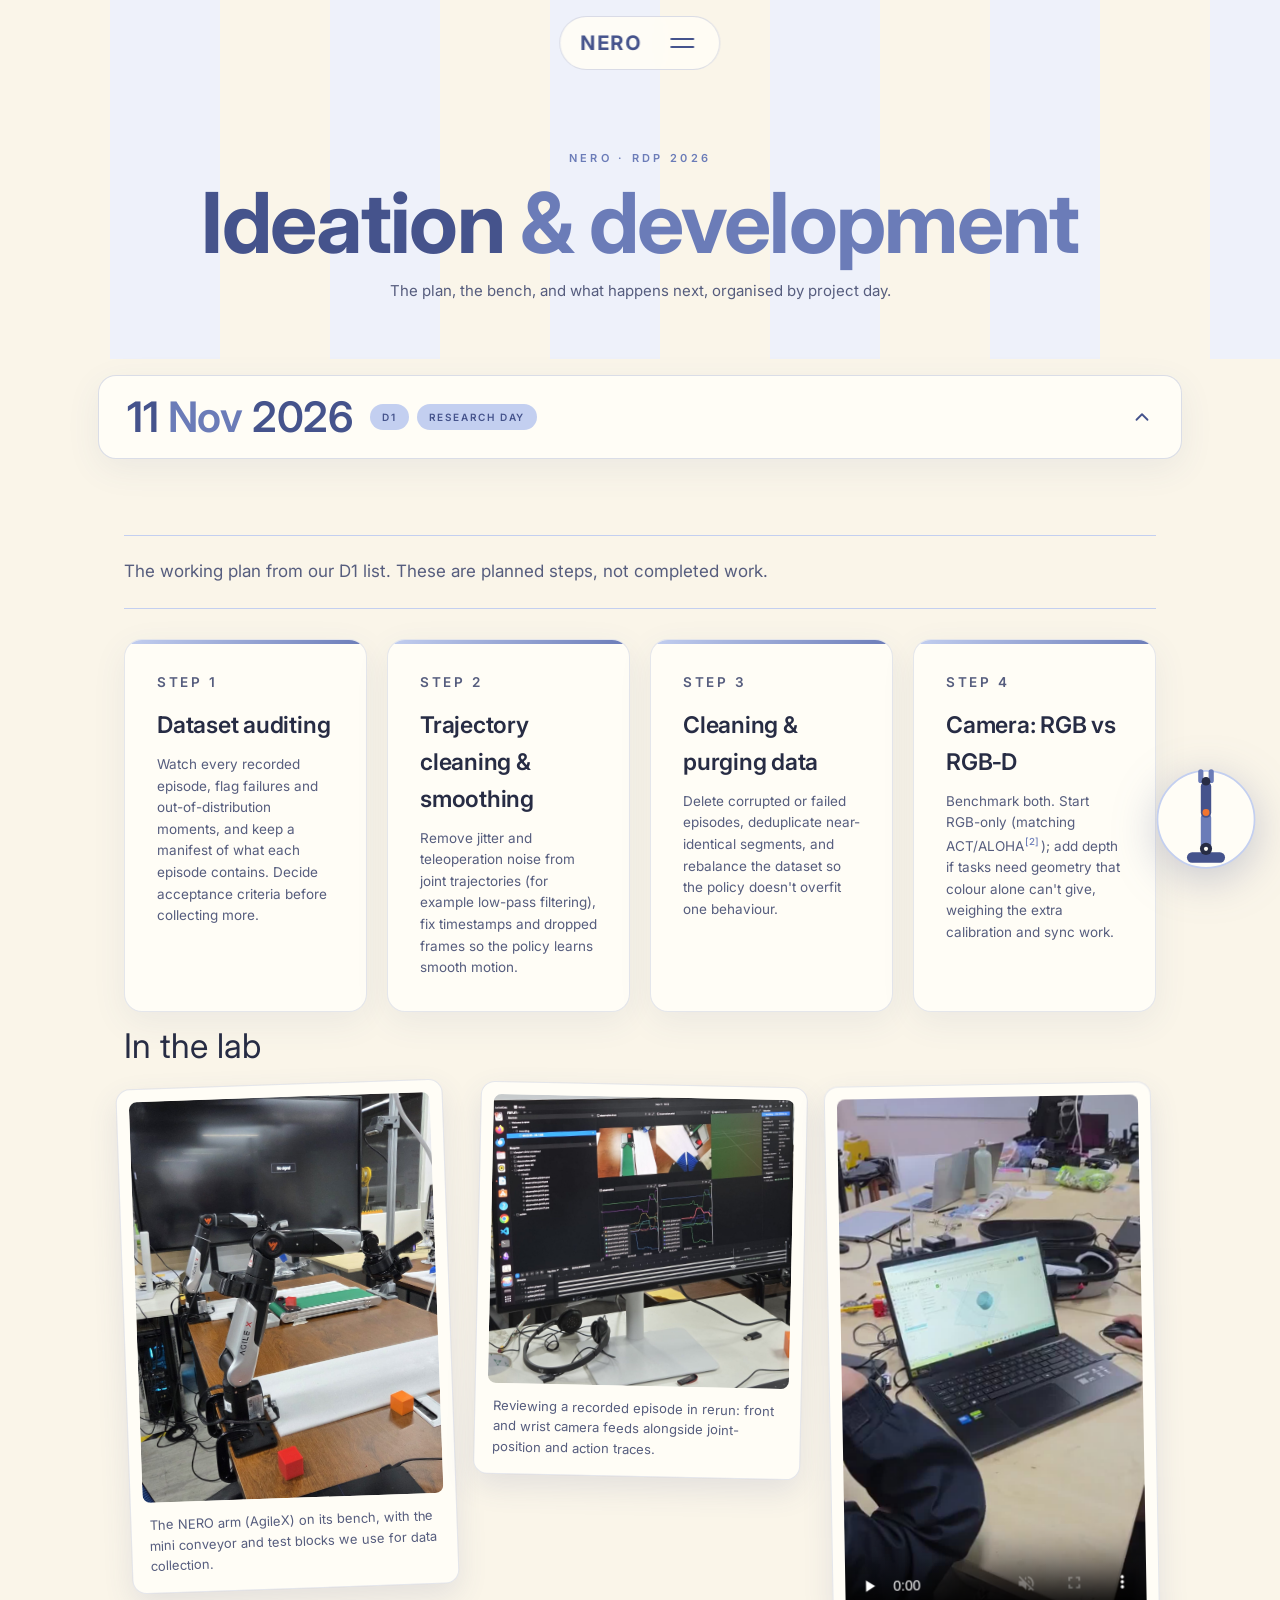
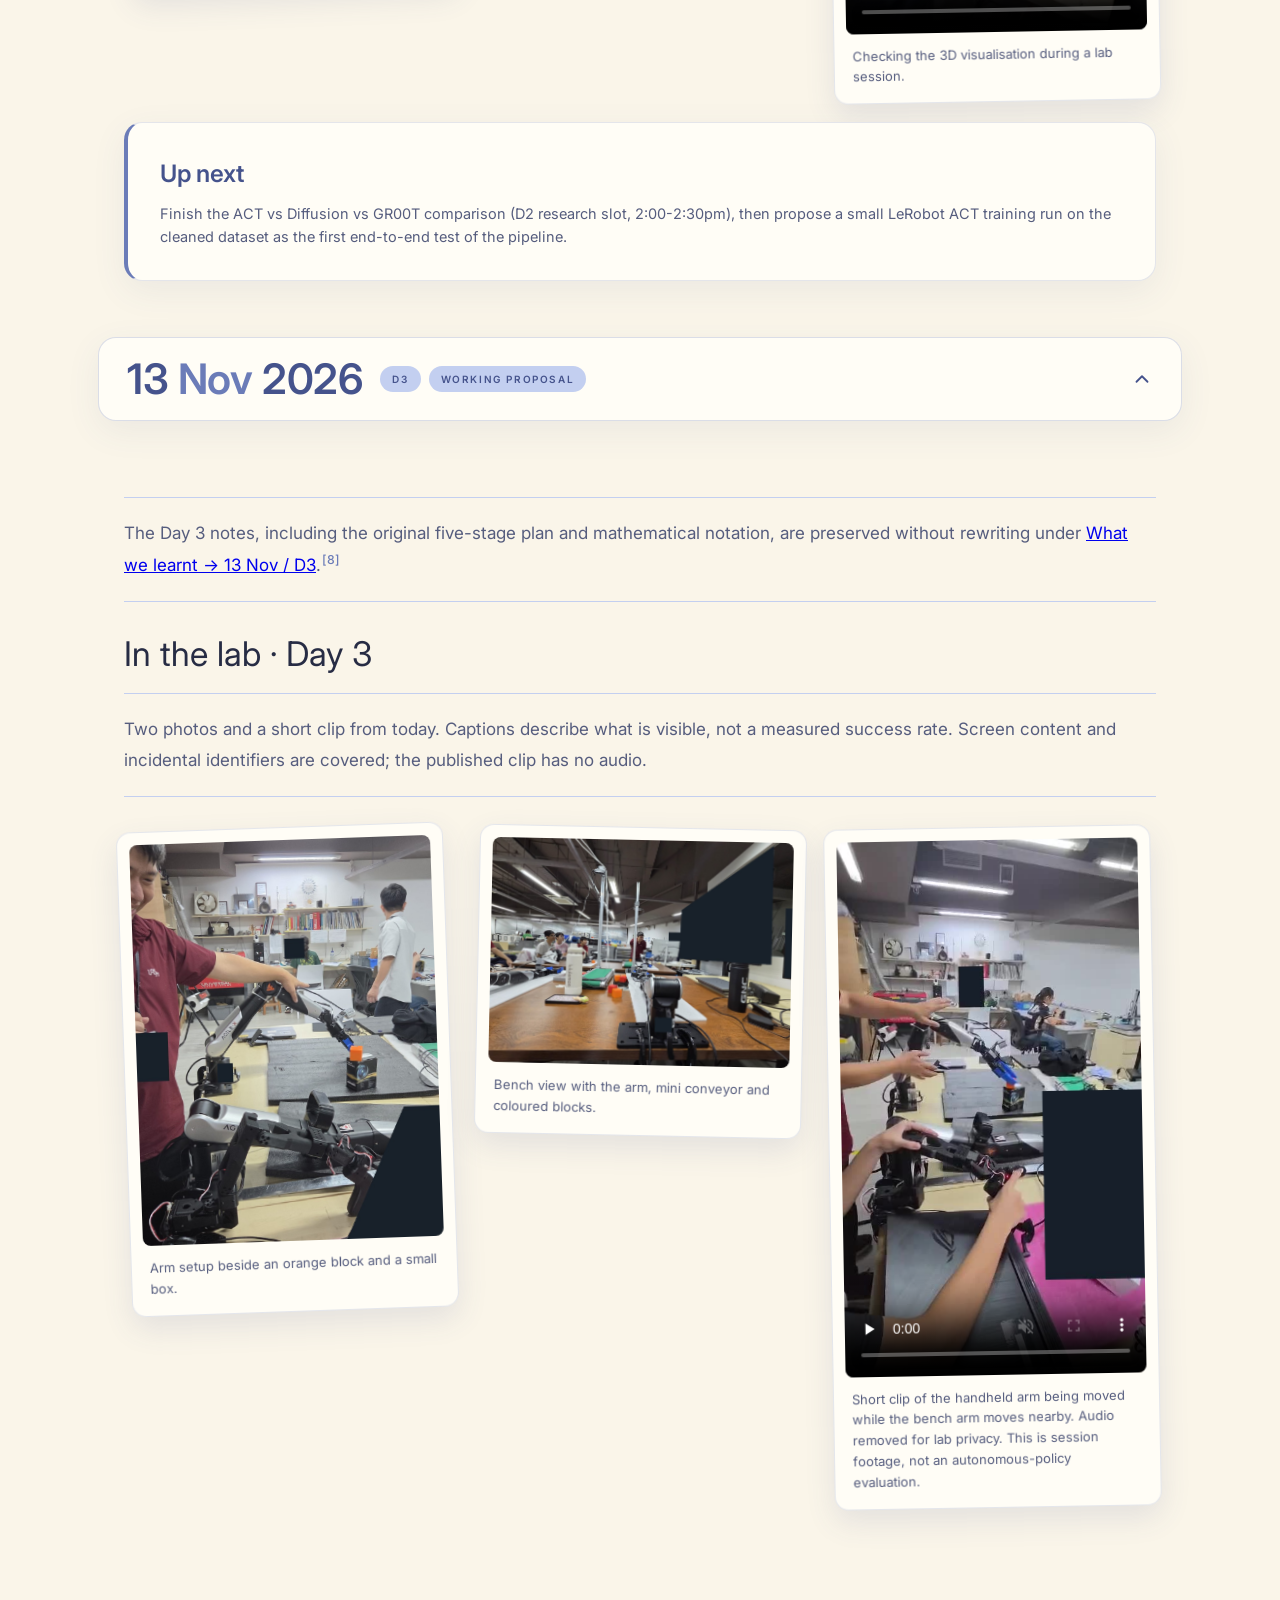
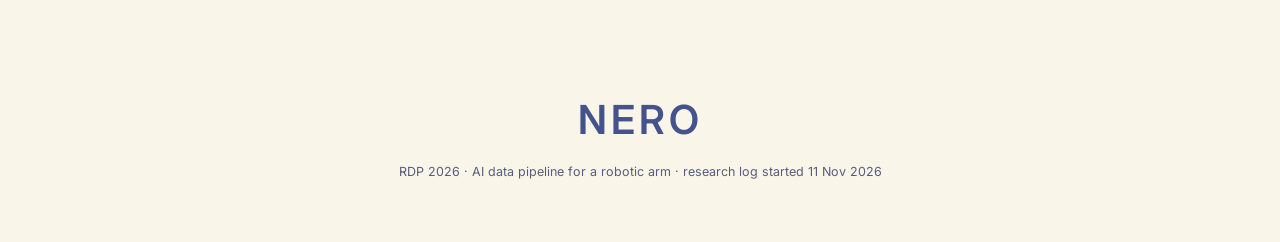
==== ideation.html @ f6ec8009 "Remove untested-status notes from the site" ====
<!DOCTYPE html>
<html lang="en">
<head>
<meta charset="UTF-8">
<meta name="viewport" content="width=device-width, initial-scale=1.0">
<title>Ideation &amp; development · NERO</title>
<meta name="description" content="NERO research log: pipeline plan, lab photos and session clips, organised by project day.">
<link rel="preconnect" href="https://fonts.googleapis.com">
<link rel="preconnect" href="https://fonts.gstatic.com" crossorigin>
<link href="https://fonts.googleapis.com/css2?family=Inter:wght@400;500;600;700&display=swap" rel="stylesheet">
<link rel="stylesheet" href="styles.css">
</head>
<body>

<header class="topbar">
  <a class="nav-brand" href="index.html">NERO</a>
  <button class="burger" id="burger" aria-label="Open menu" aria-expanded="false" aria-controls="menu">
    <span></span><span></span>
  </button>
</header>

<div class="menu" id="menu" aria-hidden="true">
  <nav class="menu-links">
    <a href="index.html" style="--i:0">Home</a>
    <a href="research.html" style="--i:1">Research <em>&amp; lit review</em></a>
    <a href="learnt.html" style="--i:2">What <em>we learnt</em></a>
    <a href="ideation.html" style="--i:3">Ideation <em>&amp; development</em></a>
    <a href="safety.html" style="--i:4">Safety <em>acknowledgement</em></a>
    <a href="workflow.html" style="--i:5">Workflow</a>
  </nav>
  <p class="menu-foot">RDP 2026 &middot; project research log</p>
</div>

<header class="page-head stripes">
  <p class="hero-overline" data-load="0">NERO &middot; RDP 2026</p>
  <h1 class="page-title" data-load="1">Ideation <em>&amp; development</em></h1>
  <p class="page-sub" data-load="2">The plan, the bench, and what happens next, organised by project day.</p>
</header>

<main class="sub">

<details class="log-entry" id="day-2026-11-11" open>
  <summary class="log-toggle" data-reveal>
    <span class="log-date">11 <em>Nov</em> 2026</span>
    <span class="log-tags"><span>D1</span><span>Research day</span></span>
    <svg class="log-chevron" viewBox="0 0 24 24" width="22" height="22" aria-hidden="true"><path d="M6 9l6 6 6-6" fill="none" stroke="currentColor" stroke-width="2" stroke-linecap="round" stroke-linejoin="round"/></svg>
  </summary>
  <div class="log-body"><div class="log-inner">

  <section class="section" id="ideation">
    <p class="section-note" data-reveal>The working plan from our D1 list. These are planned steps, not completed work.</p>

    <div class="roadmap">
      <div class="road-item card" data-reveal style="--i:0">
        <p class="road-no">Step 1</p>
        <h4>Dataset auditing</h4>
        <p>Watch every recorded episode, flag failures and out-of-distribution moments, and keep a manifest of what each episode contains. Decide acceptance criteria before collecting more.</p>
      </div>
      <div class="road-item card" data-reveal style="--i:1">
        <p class="road-no">Step 2</p>
        <h4>Trajectory cleaning &amp; smoothing</h4>
        <p>Remove jitter and teleoperation noise from joint trajectories (for example low-pass filtering), fix timestamps and dropped frames so the policy learns smooth motion.</p>
      </div>
      <div class="road-item card" data-reveal style="--i:2">
        <p class="road-no">Step 3</p>
        <h4>Cleaning &amp; purging data</h4>
        <p>Delete corrupted or failed episodes, deduplicate near-identical segments, and rebalance the dataset so the policy doesn't overfit one behaviour.</p>
      </div>
      <div class="road-item card" data-reveal style="--i:3">
        <p class="road-no">Step 4</p>
        <h4>Camera: RGB vs RGB&#8209;D</h4>
        <p>Benchmark both. Start RGB-only (matching ACT/ALOHA<a class="cite" href="research.html#ref-2">[2]</a>); add depth if tasks need geometry that colour alone can't give, weighing the extra calibration and sync work.</p>
      </div>
    </div>

    <h3 class="subhead" data-reveal>In the lab</h3>
    <div class="lab-grid">
      <figure class="lab-item" data-reveal style="--i:0">
        <img src="assets/nero-arm.jpg" alt="The NERO robotic arm (AgileX) on its bench with a mini conveyor and coloured test blocks" loading="lazy">
        <figcaption>The NERO arm (AgileX) on its bench, with the mini conveyor and test blocks we use for data collection.</figcaption>
      </figure>
      <figure class="lab-item" data-reveal style="--i:1">
        <img src="assets/episode-viewer.jpg" alt="Monitor showing the rerun viewer replaying a recorded episode with camera feeds, joint-position and action traces" loading="lazy">
        <figcaption>Reviewing a recorded episode in rerun: front and wrist camera feeds alongside joint-position and action traces.</figcaption>
      </figure>
      <figure class="lab-item" data-reveal style="--i:2">
        <video src="assets/lab-session.mp4" poster="assets/lab-session-poster.jpg" controls loop muted playsinline preload="none"></video>
        <figcaption>Checking the 3D visualisation during a lab session.</figcaption>
      </figure>
    </div>

    <div class="next card" data-reveal>
      <h4>Up next</h4>
      <p>Finish the ACT vs Diffusion vs GR00T comparison (D2 research slot, 2:00-2:30pm), then propose a small LeRobot ACT training run on the cleaned dataset as the first end-to-end test of the pipeline.</p>
    </div>
  </section>

  </div></div>
</details>

<details class="log-entry" id="day-2026-11-13" open>
<summary class="log-toggle" data-reveal><span class="log-date">13 <em>Nov</em> 2026</span><span class="log-tags"><span>D3</span><span>Working proposal</span></span><svg class="log-chevron" viewBox="0 0 24 24" width="22" height="22" aria-hidden="true"><path d="M6 9l6 6 6-6" fill="none" stroke="currentColor" stroke-width="2" stroke-linecap="round" stroke-linejoin="round"/></svg></summary>
<div class="log-body"><div class="log-inner"><section class="section"><p class="section-note" data-reveal>The Day 3 notes, including the original five-stage plan and mathematical notation, are preserved without rewriting under <a href="learnt.html#day-2026-11-13">What we learnt → 13 Nov / D3</a>.<a class="cite" href="learnt.html#day-2026-11-13">[8]</a></p><h3 class="subhead" data-reveal>In the lab · Day 3</h3>
<p class="subhead-note" data-reveal>Two photos and a short clip from today. Captions describe what is visible, not a measured success rate. Screen content and incidental identifiers are covered; the published clip has no audio.</p><div class="lab-grid"><figure class="lab-item" data-reveal><img src="assets/day3-arm.jpg" alt="Two robotic arms on the lab bench near an orange block and a small box" loading="lazy"><figcaption>Arm setup beside an orange block and a small box.</figcaption></figure><figure class="lab-item" data-reveal><img src="assets/day3-bench.jpg" alt="Robotic arm and mini conveyor with coloured blocks on the shared lab bench" loading="lazy"><figcaption>Bench view with the arm, mini conveyor and coloured blocks.</figcaption></figure><figure class="lab-item" data-reveal><video src="assets/day3-lab.mp4" poster="assets/day3-lab-poster.jpg" controls muted playsinline preload="none"></video><figcaption>Short clip of the handheld arm being moved while the bench arm moves nearby. Audio removed for lab privacy. This is session footage, not an autonomous-policy evaluation.</figcaption></figure></div></section></div></div></details>

</main>

<footer class="footer">
  <p class="footer-name">NERO</p>
  <p>RDP 2026 &middot; AI data pipeline for a robotic arm &middot; research log started 11 Nov 2026</p>
</footer>

<div class="nero-buddy" aria-hidden="true">
<svg viewBox="0 0 120 140" xmlns="http://www.w3.org/2000/svg">
  <circle class="buddy-badge" cx="60" cy="72" r="56"/>
  <rect class="buddy-base" x="38" y="110" width="44" height="12" rx="6"/>
  <g class="buddy-lower">
    <rect class="buddy-seg1" x="54" y="64" width="12" height="48" rx="6"/>
    <circle class="buddy-joint" cx="60" cy="106" r="7"/>
    <circle class="buddy-eye" cx="60" cy="106" r="2.4"/>
    <g class="buddy-upper">
      <rect class="buddy-seg2" x="54" y="28" width="12" height="42" rx="6"/>
      <circle class="buddy-accent" cx="60" cy="64" r="4"/>
      <g class="buddy-claw-l"><rect class="buddy-claw" x="51" y="14" width="6" height="16" rx="3"/></g>
      <g class="buddy-claw-r"><rect class="buddy-claw" x="63" y="14" width="6" height="16" rx="3"/></g>
      <circle class="buddy-joint2" cx="60" cy="28" r="5"/>
    </g>
  </g>
</svg>
</div>

<script src="script.js"></script>
</body>
</html>
---- styles.css ----
/* NERO - RDP 2026 research log
   Palette and type follow the team's reference: powder blue, cream, editorial serif. */

:root {
  --cream: #faf5e9;
  --paper: #fffdf6;
  --stripe: #eef1fa;
  --powder: #c3cff0;
  --blue: #6b7cb8;
  --blue-deep: #45538c;
  --ink: #272c44;
  --ink-soft: #565d7e;
  --radius: 18px;
  --serif: "Inter", -apple-system, sans-serif;
  --sans: "Inter", -apple-system, sans-serif;
}

* { margin: 0; padding: 0; box-sizing: border-box; }
html { scroll-behavior: smooth; }

body {
  background: var(--cream);
  color: var(--ink);
  font-family: var(--sans);
  font-size: 16px;
  line-height: 1.6;
  -webkit-font-smoothing: antialiased;
}

::selection { background: var(--powder); }

/* ---------- topbar + hamburger menu ---------- */
.topbar {
  position: fixed;
  top: 16px; left: 50%;
  transform: translateX(-50%);
  z-index: 70;
  display: flex; align-items: center; gap: 24px;
  padding: 10px 20px;
  background: rgba(255, 253, 246, 0.9);
  backdrop-filter: blur(10px);
  border: 1px solid rgba(107, 124, 184, 0.25);
  border-radius: 999px;
  transition: box-shadow 0.3s ease;
}
.topbar.scrolled { box-shadow: 0 8px 30px rgba(69, 83, 140, 0.15); }
.nav-brand {
  font-family: var(--serif);
  font-size: 20px;
  letter-spacing: 0.08em;
  color: var(--blue-deep);
  text-decoration: none;
}
.burger {
  position: relative;
  width: 34px; height: 26px;
  background: none; border: none;
  cursor: pointer; padding: 0;
}
.burger span {
  position: absolute; left: 5px;
  width: 24px; height: 2px;
  background: var(--blue-deep);
  border-radius: 2px;
  transition: transform 0.3s ease, top 0.3s ease;
}
.burger span:first-child { top: 8px; }
.burger span:last-child { top: 16px; }
body.nav-open .burger span:first-child { top: 12px; transform: rotate(45deg); }
body.nav-open .burger span:last-child { top: 12px; transform: rotate(-45deg); }

.menu {
  position: fixed; inset: 0;
  z-index: 60;
  background:
    repeating-linear-gradient(
      90deg,
      var(--cream) 0px, var(--cream) 110px,
      var(--stripe) 110px, var(--stripe) 220px
    );
  transform: translateY(-102%);
  transition: transform 0.55s cubic-bezier(0.22, 1, 0.36, 1);
  display: flex; flex-direction: column; justify-content: center;
  padding: 0 8vw;
}
body.nav-open { overflow: hidden; }
body.nav-open .menu { transform: none; }
.menu-links { display: grid; gap: 10px; }
.menu-links a {
  width: fit-content;
  font-family: var(--serif);
  font-weight: 400;
  font-size: clamp(38px, 8vw, 66px);
  line-height: 1.08;
  color: var(--blue-deep);
  text-decoration: none;
  opacity: 0;
  transform: translateY(24px);
  transition: opacity 0.45s ease, transform 0.45s ease, color 0.25s ease;
}
body.nav-open .menu-links a {
  opacity: 1;
  transform: none;
  transition-delay: calc(0.1s + 0.07s * var(--i, 0));
}
.menu-links a em { color: var(--blue); }
.menu-links a:hover { color: var(--blue); }
.menu-foot {
  position: absolute;
  bottom: 28px; left: 8vw;
  font-size: 11px;
  letter-spacing: 0.2em;
  text-transform: uppercase;
  color: var(--ink-soft);
}

/* ---------- subpage head ---------- */
.page-head {
  padding: 150px 24px 56px;
  text-align: center;
}
.page-title {
  font-family: var(--serif);
  font-weight: 400;
  font-size: clamp(44px, 8vw, 84px);
  line-height: 1.02;
  color: var(--blue-deep);
}
.page-title em { color: var(--blue); }
.page-sub { font-size: 15px; color: var(--ink-soft); margin-top: 14px; }
main.sub { padding-bottom: 40px; }
main.sub .log-entry { margin-top: 16px; }

/* ---------- home page links ---------- */
.page-links { display: grid; grid-template-columns: repeat(auto-fit, minmax(280px, 1fr)); gap: 20px; }
.page-link { display: block; text-decoration: none; color: inherit; transition: transform 0.3s ease, box-shadow 0.3s ease; }
.page-link:hover { transform: translateY(-6px); box-shadow: 0 18px 44px rgba(69, 83, 140, 0.16); }
.page-link-no { font-family: var(--serif); font-style: italic; font-size: 20px; color: var(--blue); margin-bottom: 12px; }
.page-link h3 { font-family: var(--serif); font-weight: 400; font-size: 30px; color: var(--blue-deep); margin-bottom: 8px; }
.page-link h3 em { color: var(--blue); }
.page-link p { font-size: 13.5px; color: var(--ink-soft); margin-bottom: 18px; }
.page-link-go {
  font-size: 11px;
  font-weight: 600;
  letter-spacing: 0.16em;
  text-transform: uppercase;
  color: var(--blue-deep);
  border-bottom: 1.5px solid var(--powder);
  padding-bottom: 3px;
}

/* ---------- to-do ---------- */
.todo-card { padding: 18px 20px 22px; }
.todo { list-style: none; display: grid; }
.todo li {
  display: flex; align-items: center; gap: 14px;
  padding: 13px 8px;
  border-bottom: 1px solid rgba(107, 124, 184, 0.15);
  font-size: 14.5px;
  color: var(--ink);
}
.todo li:last-child { border-bottom: none; }
.todo-check {
  flex-shrink: 0;
  width: 22px; height: 22px;
  border-radius: 7px;
  border: 1.5px solid var(--blue);
  background: none;
  cursor: pointer;
  display: grid; place-items: center;
  font-size: 13px;
  color: var(--paper);
  transition: background 0.2s ease;
}
.todo li.done .todo-check { background: var(--blue); }
.todo-text { flex: 1; }
.todo li.done .todo-text { text-decoration: line-through; color: var(--ink-soft); }
.todo-del {
  background: none; border: none;
  cursor: pointer;
  color: var(--ink-soft);
  font-size: 16px;
  padding: 4px 8px;
  border-radius: 6px;
}
.todo-del:hover { color: var(--blue-deep); background: var(--stripe); }
.todo-form { display: flex; gap: 10px; margin-top: 16px; }
.todo-form input {
  flex: 1;
  font: inherit;
  font-size: 14px;
  padding: 12px 18px;
  border-radius: 999px;
  border: 1px solid rgba(107, 124, 184, 0.3);
  background: var(--stripe);
  color: var(--ink);
  outline: none;
}
.todo-form input:focus { border-color: var(--blue); }
.todo-form button {
  font: inherit;
  font-size: 11px;
  font-weight: 600;
  letter-spacing: 0.16em;
  text-transform: uppercase;
  color: var(--paper);
  background: var(--blue-deep);
  border: none;
  border-radius: 999px;
  padding: 12px 24px;
  cursor: pointer;
  transition: background 0.2s ease;
}
.todo-form button:hover { background: var(--blue); }

/* ---------- hero ---------- */
.stripes {
  background:
    repeating-linear-gradient(
      90deg,
      var(--cream) 0px, var(--cream) 110px,
      var(--stripe) 110px, var(--stripe) 220px
    );
}
.hero {
  min-height: 100vh;
  display: flex;
  flex-direction: column;
  align-items: center;
  justify-content: center;
  text-align: center;
  padding: 120px 24px 80px;
}
.hero-overline {
  font-size: 11px;
  font-weight: 600;
  letter-spacing: 0.3em;
  text-transform: uppercase;
  color: var(--blue);
  margin-bottom: 12px;
}
.hero-title {
  font-family: var(--serif);
  font-weight: 400;
  font-size: clamp(90px, 22vw, 240px);
  line-height: 0.95;
  letter-spacing: 0.02em;
  color: var(--blue-deep);
}
.hero-title span { display: inline-block; }
.hero-script {
  font-family: var(--serif);
  font-style: italic;
  font-size: clamp(28px, 5vw, 52px);
  color: var(--blue);
  margin-top: -0.35em;
  margin-bottom: 28px;
}
.hero-sub {
  font-size: 15px;
  color: var(--ink-soft);
  margin-bottom: 28px;
}
.hero-meta { display: flex; flex-wrap: wrap; gap: 10px; justify-content: center; margin-bottom: 36px; }
.hero-meta span {
  font-size: 11px;
  font-weight: 600;
  letter-spacing: 0.12em;
  text-transform: uppercase;
  color: var(--blue-deep);
  background: var(--paper);
  border: 1px solid rgba(107, 124, 184, 0.3);
  border-radius: 999px;
  padding: 7px 16px;
}
.hero-cta {
  display: inline-flex;
  align-items: center;
  gap: 10px;
  font-size: 11px;
  font-weight: 600;
  letter-spacing: 0.18em;
  text-transform: uppercase;
  color: var(--paper);
  background: var(--blue-deep);
  border-radius: 999px;
  padding: 14px 26px;
  text-decoration: none;
  transition: transform 0.25s ease, background 0.25s ease;
}
.hero-cta:hover { background: var(--blue); transform: translateY(-2px); }
.hero-cta span { transition: transform 0.25s ease; }
.hero-cta:hover span { transform: translateY(2px); }

/* hero load animation */
[data-load] {
  opacity: 0;
  transform: translateY(26px);
  animation: rise 0.9s cubic-bezier(0.22, 1, 0.36, 1) forwards;
  animation-delay: calc(0.08s * var(--d, 0));
}
.hero-title span[data-load="1"] { --d: 1; } .hero-title span[data-load="2"] { --d: 2; }
.hero-title span[data-load="3"] { --d: 3; } .hero-title span[data-load="4"] { --d: 4; }
[data-load="0"] { --d: 0; } [data-load="5"] { --d: 5; } [data-load="6"] { --d: 6; }
[data-load="7"] { --d: 7; } [data-load="8"] { --d: 8; }
@keyframes rise { to { opacity: 1; transform: translateY(0); } }

/* ---------- marquee ---------- */
.marquee {
  overflow: hidden;
  background: var(--blue-deep);
  padding: 14px 0;
  transform: rotate(-1deg) scale(1.02);
}
.marquee-track {
  display: flex;
  width: max-content;
  animation: scroll 26s linear infinite;
}
.marquee-track span {
  font-family: var(--serif);
  font-size: 20px;
  letter-spacing: 0.12em;
  text-transform: uppercase;
  color: var(--cream);
  white-space: nowrap;
  padding-right: 12px;
}
@keyframes scroll { to { transform: translateX(-50%); } }

/* ---------- sections ---------- */
.section { max-width: 1080px; margin: 0 auto; padding: 110px 24px 40px; }
.section-head { display: flex; align-items: baseline; gap: 18px; margin-bottom: 40px; }
.section-no {
  font-family: var(--serif);
  font-style: italic;
  font-size: 22px;
  color: var(--blue);
}
.section-title {
  font-family: var(--serif);
  font-weight: 400;
  font-size: clamp(40px, 7vw, 68px);
  line-height: 1.05;
  color: var(--blue-deep);
}
.section-title em { color: var(--blue); }
.subhead {
  font-family: var(--serif);
  font-weight: 400;
  font-size: clamp(26px, 4vw, 36px);
  color: var(--ink);
  margin: 64px 0 10px;
}
.subhead-note, .section-note {
  font-size: 13px;
  color: var(--ink-soft);
  max-width: 72ch;
  margin: 0 0 24px;
}
.section-note { margin: -24px 0 32px; }

/* ---------- cards ---------- */
.card {
  background: var(--paper);
  border: 1px solid rgba(107, 124, 184, 0.18);
  border-radius: var(--radius);
  box-shadow: 0 10px 34px rgba(69, 83, 140, 0.08);
  padding: 32px;
}
.card-kicker {
  font-size: 11px;
  font-weight: 600;
  letter-spacing: 0.2em;
  text-transform: uppercase;
  color: var(--blue);
  margin-bottom: 16px;
}

/* overview */
.overview-lede { font-size: 17px; margin-bottom: 24px; max-width: 60ch; }
.overview-lede em { font-family: var(--serif); font-size: 1.15em; }
.pipeline { list-style: none; display: grid; gap: 14px; margin-bottom: 24px; }
.pipeline li {
  display: flex;
  align-items: baseline;
  gap: 18px;
  padding: 16px 18px;
  background: var(--stripe);
  border-radius: 12px;
  font-size: 14.5px;
  color: var(--ink-soft);
}
.pipeline-step {
  flex-shrink: 0;
  width: 96px;
  font-family: var(--serif);
  font-style: italic;
  font-size: 15px;
  color: var(--blue-deep);
}
.pipeline-step::after { content: ""; display: block; width: 26px; height: 1.5px; background: var(--powder); margin-top: 3px; }
.overview-note { font-size: 15px; border-left: 3px solid var(--powder); padding-left: 16px; }

/* policies */
.policy-grid { display: grid; grid-template-columns: repeat(auto-fit, minmax(290px, 1fr)); gap: 20px; }
.policy { display: flex; flex-direction: column; transition: transform 0.3s ease, box-shadow 0.3s ease; }
.policy:hover { transform: translateY(-6px); box-shadow: 0 18px 44px rgba(69, 83, 140, 0.16); }
.policy-tag {
  align-self: flex-start;
  font-size: 10px;
  font-weight: 600;
  letter-spacing: 0.18em;
  text-transform: uppercase;
  color: var(--blue-deep);
  background: var(--powder);
  border-radius: 999px;
  padding: 5px 12px;
  margin-bottom: 16px;
}
.policy-name { font-family: var(--serif); font-weight: 400; font-size: 34px; color: var(--blue-deep); }
.policy-origin { font-size: 12.5px; color: var(--ink-soft); margin: 6px 0 16px; }
.policy ul { list-style: none; display: grid; gap: 10px; margin-bottom: 22px; flex: 1; }
.policy li { position: relative; padding-left: 18px; font-size: 14px; color: var(--ink-soft); }
.policy li::before { content: "-"; position: absolute; left: 0; color: var(--blue); }
.policy li em { font-family: var(--serif); font-size: 1.1em; color: var(--ink); }
.policy-link {
  align-self: flex-start;
  font-size: 11px;
  font-weight: 600;
  letter-spacing: 0.16em;
  text-transform: uppercase;
  color: var(--blue-deep);
  text-decoration: none;
  border-bottom: 1.5px solid var(--powder);
  padding-bottom: 3px;
  transition: border-color 0.25s ease, color 0.25s ease;
}
.policy-link:hover { color: var(--blue); border-color: var(--blue); }

/* comparison table */
.table-card { margin-top: 20px; overflow-x: auto; padding: 12px 20px; }
.compare { width: 100%; border-collapse: collapse; font-size: 13.5px; }
.compare th, .compare td { text-align: left; padding: 14px 16px; border-bottom: 1px solid rgba(107, 124, 184, 0.15); }
.compare thead th {
  font-family: var(--serif);
  font-weight: 400;
  font-size: 19px;
  color: var(--blue-deep);
}
.compare tbody th, .compare td:first-child {
  font-size: 10.5px;
  font-weight: 600;
  letter-spacing: 0.14em;
  text-transform: uppercase;
  color: var(--blue);
  white-space: nowrap;
}
.compare td { color: var(--ink-soft); }
.compare tr:last-child td, .compare tr:last-child th { border-bottom: none; }
.table-note { font-size: 12px; color: var(--ink-soft); padding: 14px 16px 16px; max-width: 90ch; }

/* references */
.refs { list-style: none; counter-reset: ref; display: grid; gap: 12px; }
.refs li {
  counter-increment: ref;
  display: flex;
  align-items: baseline;
  gap: 18px;
  background: var(--paper);
  border: 1px solid rgba(107, 124, 184, 0.18);
  border-radius: 12px;
  padding: 16px 20px;
  transition: transform 0.25s ease, box-shadow 0.25s ease;
}
.refs li:hover { transform: translateX(6px); box-shadow: 0 8px 24px rgba(69, 83, 140, 0.12); }
.refs li::before {
  content: "[" counter(ref) "]";
  font-family: var(--serif);
  font-style: italic;
  font-size: 18px;
  color: var(--blue);
  flex-shrink: 0;
}
.refs a {
  font-family: var(--serif);
  font-size: 18px;
  color: var(--ink);
  text-decoration: none;
  border-bottom: 1px solid transparent;
  transition: color 0.2s ease, border-color 0.2s ease;
}
.refs a:hover { color: var(--blue-deep); border-color: var(--powder); }
.refs span { font-size: 12.5px; color: var(--ink-soft); }

/* ---------- stat band ---------- */
.band {
  background: var(--blue-deep);
  color: var(--cream);
  text-align: center;
  padding: 70px 24px;
  margin: 90px 0 0;
}
.band-stars { letter-spacing: 10px; font-size: 13px; color: var(--powder); margin-bottom: 34px; }
.band-kicker {
  font-size: 11px;
  font-weight: 600;
  letter-spacing: 0.28em;
  text-transform: uppercase;
  color: var(--powder);
  margin-bottom: 34px;
}
.band-grid {
  display: grid;
  grid-template-columns: repeat(auto-fit, minmax(220px, 1fr));
  gap: 36px;
  max-width: 980px;
  margin: 0 auto;
}
.band-num {
  font-family: var(--serif);
  font-size: clamp(44px, 6vw, 62px);
  line-height: 1;
  margin-bottom: 12px;
}
.band-label { font-size: 12.5px; color: var(--powder); max-width: 30ch; margin: 0 auto; }

/* ---------- learnt ---------- */
.learn-grid { display: grid; grid-template-columns: repeat(auto-fit, minmax(300px, 1fr)); gap: 20px; }
.learn h4 { font-family: var(--serif); font-weight: 400; font-size: 24px; color: var(--blue-deep); margin-bottom: 10px; }
.learn p { font-size: 14px; color: var(--ink-soft); }
.learn p em { font-family: var(--serif); font-size: 1.12em; color: var(--ink); }

/* ---------- ideation roadmap ---------- */
.roadmap { display: grid; grid-template-columns: repeat(auto-fit, minmax(240px, 1fr)); gap: 20px; }
.road-item { position: relative; overflow: hidden; }
.road-item::after {
  content: "";
  position: absolute;
  top: 0; left: 0;
  width: 100%; height: 4px;
  background: linear-gradient(90deg, var(--powder), var(--blue));
}
.road-no {
  font-size: 10.5px;
  font-weight: 600;
  letter-spacing: 0.2em;
  text-transform: uppercase;
  color: var(--blue);
  margin-bottom: 14px;
}
.road-item h4 { font-family: var(--serif); font-weight: 400; font-size: 23px; color: var(--ink); margin-bottom: 10px; }
.road-item p { font-size: 13.5px; color: var(--ink-soft); }
.next { margin-top: 20px; border-left: 4px solid var(--blue); }
.next h4 { font-family: var(--serif); font-weight: 400; font-size: 24px; color: var(--blue-deep); margin-bottom: 8px; }
.next p { font-size: 14.5px; color: var(--ink-soft); }

/* ---------- lab gallery ---------- */
.lab-grid { display: grid; grid-template-columns: repeat(auto-fit, minmax(260px, 1fr)); gap: 26px; align-items: start; margin-bottom: 20px; }
.lab-item {
  background: var(--paper);
  border: 1px solid rgba(107, 124, 184, 0.18);
  border-radius: 14px;
  padding: 12px 12px 16px;
  box-shadow: 0 12px 30px rgba(69, 83, 140, 0.12);
  transition: transform 0.35s ease, box-shadow 0.35s ease;
}
.lab-item:nth-child(1) { --rot: -2deg; }
.lab-item:nth-child(2) { --rot: 1.2deg; }
.lab-item:nth-child(3) { --rot: -1deg; }
.lab-item.revealed:hover { transform: translateY(-6px) rotate(0deg); box-shadow: 0 20px 44px rgba(69, 83, 140, 0.2); }
.lab-item img, .lab-item video { width: 100%; display: block; border-radius: 8px; background: var(--stripe); }
.lab-item video { max-height: 560px; object-fit: cover; }
.lab-item figcaption {
  font-family: var(--serif);
  font-style: italic;
  font-size: 14.5px;
  color: var(--ink-soft);
  padding: 12px 6px 0;
}

/* ---------- date log ---------- */
.log-intro {
  max-width: 1080px;
  margin: 90px auto 22px;
  padding: 0 24px;
  font-size: 13.5px;
  color: var(--ink-soft);
}
.log-entry { max-width: 1132px; margin: 0 auto; }
.log-toggle {
  list-style: none;
  cursor: pointer;
  display: flex;
  align-items: center;
  gap: 18px;
  margin: 0 24px;
  padding: 20px 28px;
  background: var(--paper);
  border: 1px solid rgba(107, 124, 184, 0.25);
  border-radius: var(--radius);
  box-shadow: 0 10px 34px rgba(69, 83, 140, 0.08);
  transition: box-shadow 0.3s ease;
}
.log-toggle::-webkit-details-marker { display: none; }
.log-toggle:hover { box-shadow: 0 14px 40px rgba(69, 83, 140, 0.16); }
.log-date {
  font-family: var(--serif);
  font-weight: 400;
  font-size: clamp(28px, 4.5vw, 42px);
  line-height: 1;
  color: var(--blue-deep);
}
.log-date em { color: var(--blue); }
.log-tags { display: flex; gap: 8px; flex-wrap: wrap; }
.log-tags span {
  font-size: 10px;
  font-weight: 600;
  letter-spacing: 0.16em;
  text-transform: uppercase;
  color: var(--blue-deep);
  background: var(--powder);
  border-radius: 999px;
  padding: 5px 12px;
}
.log-chevron { margin-left: auto; color: var(--blue-deep); flex-shrink: 0; transition: transform 0.35s ease; }
.log-entry[open] .log-chevron { transform: rotate(180deg); }
.log-body {
  display: grid;
  grid-template-rows: 0fr;
  transition: grid-template-rows 0.55s cubic-bezier(0.22, 1, 0.36, 1);
}
.log-entry[open] .log-body { grid-template-rows: 1fr; }
.log-inner { overflow: hidden; }
.log-inner .section { padding-top: 60px; }
.log-inner .band { margin-top: 60px; }

/* ---------- NERO buddy (bottom-right animated arm) ---------- */
.nero-buddy {
  position: fixed;
  right: 22px;
  bottom: 22px;
  width: 104px;
  z-index: 40;
  animation: buddy-bob 6s ease-in-out infinite;
  filter: drop-shadow(0 10px 22px rgba(69, 83, 140, 0.28));
}
.nero-buddy svg { display: block; width: 100%; height: auto; }
.buddy-badge { fill: var(--paper); stroke: var(--powder); stroke-width: 2; }
.buddy-base { fill: var(--blue-deep); }
.buddy-seg1 { fill: var(--blue); }
.buddy-seg2 { fill: var(--blue-deep); }
.buddy-joint, .buddy-joint2 { fill: var(--ink); }
.buddy-eye { fill: var(--paper); transform-box: view-box; transform-origin: 60px 106px; animation: buddy-blink 5s infinite; }
.buddy-accent { fill: #f2752f; }
.buddy-claw { fill: var(--blue); }
.buddy-lower { transform-box: view-box; transform-origin: 60px 106px; animation: buddy-sway 4.5s ease-in-out infinite; }
.buddy-upper { transform-box: view-box; transform-origin: 60px 64px; animation: buddy-sway2 4.5s ease-in-out infinite; }
.buddy-claw-l { transform-box: view-box; transform-origin: 60px 28px; animation: buddy-claw-l 4.5s ease-in-out infinite; }
.buddy-claw-r { transform-box: view-box; transform-origin: 60px 28px; animation: buddy-claw-r 4.5s ease-in-out infinite; }

@keyframes buddy-bob { 0%, 100% { transform: translateY(0); } 50% { transform: translateY(-6px); } }
@keyframes buddy-sway { 0%, 100% { transform: rotate(-7deg); } 50% { transform: rotate(9deg); } }
@keyframes buddy-sway2 { 0%, 100% { transform: rotate(16deg); } 50% { transform: rotate(-12deg); } }
@keyframes buddy-claw-l { 0%, 100% { transform: rotate(0deg); } 50% { transform: rotate(-24deg); } }
@keyframes buddy-claw-r { 0%, 100% { transform: rotate(0deg); } 50% { transform: rotate(24deg); } }
@keyframes buddy-blink { 0%, 90%, 100% { transform: scaleY(1); } 94% { transform: scaleY(0.12); } }

.nero-buddy:hover .buddy-lower { animation-duration: 1.2s; }
.nero-buddy:hover .buddy-upper { animation-duration: 1.2s; }

@media (prefers-reduced-motion: reduce) {
  .nero-buddy, .nero-buddy * { animation: none !important; }
}
@media (max-width: 640px) {
  .nero-buddy { width: 76px; right: 14px; bottom: 14px; }
}

/* ---------- footer ---------- */
.footer {
  text-align: center;
  padding: 80px 24px 60px;
  color: var(--ink-soft);
  font-size: 12.5px;
}
.footer-name {
  font-family: var(--serif);
  font-size: 40px;
  letter-spacing: 0.1em;
  color: var(--blue-deep);
  margin-bottom: 10px;
}

/* ---------- scroll reveal ---------- */
@media (prefers-reduced-motion: reduce) {
  .log-body { transition: none; }
  .log-chevron { transition: none; }
}
[data-reveal] {
  opacity: 0;
  transform: translateY(30px) rotate(var(--rot, 0deg));
  transition: opacity 0.8s cubic-bezier(0.22, 1, 0.36, 1), transform 0.8s cubic-bezier(0.22, 1, 0.36, 1);
  transition-delay: calc(0.09s * var(--i, 0));
}
[data-reveal].revealed { opacity: 1; transform: translateY(0) rotate(var(--rot, 0deg)); }

@media (prefers-reduced-motion: reduce) {
  *, *::before, *::after { animation: none !important; transition: none !important; }
  [data-reveal], [data-load] { opacity: 1; transform: none; }
  html { scroll-behavior: auto; }
}

/* ---------- mobile ---------- */
@media (max-width: 640px) {
  .topbar { gap: 16px; padding: 9px 16px; max-width: calc(100vw - 24px); }
  .page-head { padding: 120px 24px 44px; }
  .log-toggle { flex-wrap: wrap; gap: 10px; }
  .log-chevron { margin-left: 0; }
  .card { padding: 24px; }
  .refs li { flex-direction: column; gap: 4px; }
  .marquee { transform: none; }
}

.nero-buddy { pointer-events: none; }

html { overflow-x: clip; }
@media (max-width: 640px) {
  body { position: relative; }
  .nero-buddy { position: absolute; }
  .footer { padding-bottom: 120px; }
}

/* ---------- professional type pass (12 Nov) ----------
   Upright, non-decorative typography throughout display text.
   Original colours, layout and motion are unchanged. */
.hero-title, .page-title, .section-title, .menu-links a,
.page-link h3, .policy-name, .learn h4, .road-item h4, .next h4,
.compare thead th, .log-date, .band-num, .footer-name, .refs a, .nav-brand {
  font-style: normal;
}
.hero-title { font-weight: 700; letter-spacing: -0.02em; }
.page-title { font-weight: 700; letter-spacing: -0.02em; }
.section-title { font-weight: 600; letter-spacing: -0.02em; }
.menu-links a { font-weight: 600; letter-spacing: -0.01em; }
.page-link h3, .policy-name, .learn h4, .road-item h4, .next h4 { font-weight: 600; letter-spacing: -0.01em; }
.compare thead th { font-weight: 600; }
.log-date { font-weight: 600; letter-spacing: -0.01em; }
.band-num { font-weight: 700; letter-spacing: -0.02em; }
.footer-name { font-weight: 600; }
.refs a { font-weight: 500; }
.nav-brand { font-weight: 700; }

/* no italic design accents anywhere */
.hero-script, .section-no, .page-link-no, .pipeline-step,
.refs li::before, .lab-item figcaption,
.menu-links a em, .section-title em, .page-title em,
.log-date em, .page-link h3 em, .marquee-track span {
  font-style: normal;
}
.hero-script { font-weight: 500; letter-spacing: 0.01em; }
.section-no, .page-link-no, .refs li::before { font-weight: 500; }
.pipeline-step { font-weight: 500; }
.lab-item figcaption { font-family: var(--sans); font-size: 13px; }

/* prose emphasis stays semantic italic, same family/size as body */
.overview-lede em, .policy li em, .learn p em {
  font-family: inherit;
  font-size: inherit;
}

/* bracketed citations */
.cite {
  font-style: normal;
  font-family: var(--sans);
  font-size: 0.72em;
  font-weight: 500;
  letter-spacing: 0.02em;
  color: var(--blue);
  text-decoration: none;
  vertical-align: super;
  padding: 0 1px;
  white-space: nowrap;
}
.cite:hover { text-decoration: underline; }
.refs li { scroll-margin-top: 90px; }
.refs li:target { border-color: var(--blue); box-shadow: 0 8px 24px rgba(69, 83, 140, 0.16); }

/* long one-word titles (Safety acknowledgement): keep within small screens */
.page-title-sm { font-size: clamp(28px, 8.5vw, 68px); }

/* Day 3 document, set natively on the page */
.day3-doc { max-width: 760px; margin: 8px auto 0; font-size: 14.5px; line-height: 1.65; }
.day3-doc p { margin: 10px 0; }
.day3-doc .doc-h { font-size: 21px; font-weight: 500; letter-spacing: -.01em; margin: 38px 0 14px; }
.day3-doc .doc-h:first-child { margin-top: 10px; }
.day3-doc .doc-h-small { font-size: 17px; }
.day3-doc .doc-sub { font-size: 15px; font-weight: 700; margin: 26px 0 10px; }
.day3-doc ul, .day3-doc ol { margin: 8px 0 14px; padding-left: 26px; }
.day3-doc li { margin: 6px 0; }
.day3-doc ul ul, .day3-doc ul ol, .day3-doc ol ul, .day3-doc ol ol { margin: 6px 0; }
.day3-doc .doc-dash { list-style: none; }
.day3-doc .doc-dash > li { position: relative; }
.day3-doc .doc-dash > li::before { content: "-"; position: absolute; left: -18px; color: var(--ink-soft); }
.day3-doc .doc-disc { list-style: disc; }
.day3-doc .doc-circle { list-style: circle; }
.day3-doc .doc-dec { list-style: decimal; }
.day3-doc .doc-dec > li { margin: 16px 0; }
.day3-doc .doc-roman { list-style: lower-roman; }
.day3-doc .doc-eq { display: block; margin: 14px 0; max-width: 100%; height: auto; border-radius: 6px; }
.day3-doc .doc-shot { margin: 22px 0; }
.day3-doc .doc-shot img { display: block; width: 100%; height: auto; border: 1px solid rgba(107,124,184,.2); border-radius: 8px; }
.day3-doc code { font-family: ui-monospace, SFMono-Regular, Menlo, Consolas, monospace; font-size: .92em; color: #1f8a70; background: rgba(31,138,112,.09); padding: 1px 5px; border-radius: 4px; }
.day3-doc .doc-under { display: inline-block; text-align: center; vertical-align: middle; line-height: 1.25; margin: 0 1px; }
.day3-doc .doc-over { display: block; }
.day3-doc .doc-above, .day3-doc .doc-below { display: block; font-size: .72em; }
@media (max-width: 640px) {
  .day3-doc { font-size: 14px; }
  .day3-doc .doc-h { font-size: 18.5px; }
}

/* Rendered LaTeX math (MathJax) in the Day 3 document */
.day3-doc .doc-eq-math { text-align: center; font-size: 1.08rem; padding: 6px 0; overflow-x: auto; overflow-y: hidden; }
.day3-doc .doc-note { font-size: 0.92rem; opacity: 0.8; margin: 4px 0 12px; }
@media (max-width: 640px) { .day3-doc .doc-eq-math { font-size: 0.66rem; } }

/* Day 4 deployment report table */
.day4-table-wrap { overflow-x: auto; margin: 8px 0 16px; }
.day4-table { border-collapse: collapse; width: 100%; font-size: 0.95rem; }
.day4-table th, .day4-table td { border: 1px solid rgba(0,0,0,0.15); padding: 8px 12px; text-align: left; vertical-align: top; }
.day4-table th { font-weight: 600; background: rgba(0,0,0,0.04); }
@media (max-width: 640px) { .day4-table { font-size: 0.85rem; } .day4-table th, .day4-table td { padding: 6px 8px; } }
.day4-doc .day4-flow { font-weight: 600; line-height: 1.8; }
.day4-entry .log-inner .section { padding-top: 28px; }
.day4-entry .subhead { margin-bottom: 14px; }
.day4-entry .subhead-note { margin: 0 0 24px; }
.day4-demo { margin: 0 0 28px; max-width: 760px; }
.day4-demo video { width: 100%; display: block; border-radius: 8px; background: var(--stripe); max-height: 560px; }
.day4-demo figcaption { font-size: 0.9rem; opacity: 0.8; margin-top: 8px; }

/* Full-width day introductions and native source text. */
.log-entry .log-inner .section > .section-note,
.log-entry .log-inner .section > .subhead-note {
  width: 100%; max-width: none; margin: 16px 0 30px;
  padding: 20px 0; border-top: 1px solid var(--powder);
  border-bottom: 1px solid var(--powder); color: var(--ink-soft);
  font-size: clamp(15px, 1.45vw, 17px); line-height: 1.85;
  text-align: left; text-wrap: pretty;
}
.log-entry .log-inner .section > .subhead {
  max-width: none; margin: 12px 0 16px; text-align: left;
  font-size: clamp(24px, 3vw, 34px); line-height: 1.3;
}
.source-text { margin: 28px 0; }
.source-line { font: inherit; overflow-wrap: anywhere; color: var(--ink); }
.native-notes-table { table-layout: fixed; }
.native-notes-table th, .native-notes-table td { overflow-wrap: anywhere; }
@media (max-width:640px) {
  .log-entry .log-inner .section > .section-note,
  .log-entry .log-inner .section > .subhead-note { padding: 16px 0; line-height: 1.75; }
  .native-notes-table { font-size: 12px; }
  .native-notes-table th, .native-notes-table td { padding: 7px 5px; }
}

/* Workflow page */
.workflow-page code { font-family: ui-monospace, SFMono-Regular, Menlo, Consolas, monospace; font-size: .92em; color: #1f8a70; background: rgba(31,138,112,.09); padding: 1px 5px; border-radius: 4px; }
.workflow-page .cmd-block { font-family: ui-monospace, SFMono-Regular, Menlo, Consolas, monospace; font-size: .9rem; line-height: 1.7; background: rgba(31,138,112,.06); border: 1px solid rgba(31,138,112,.18); border-radius: 8px; padding: 12px 16px; margin: 12px 0 6px; overflow-x: auto; white-space: pre; }
.workflow-page .step-note { font-size: .92rem; opacity: .8; margin: 8px 0 0; }
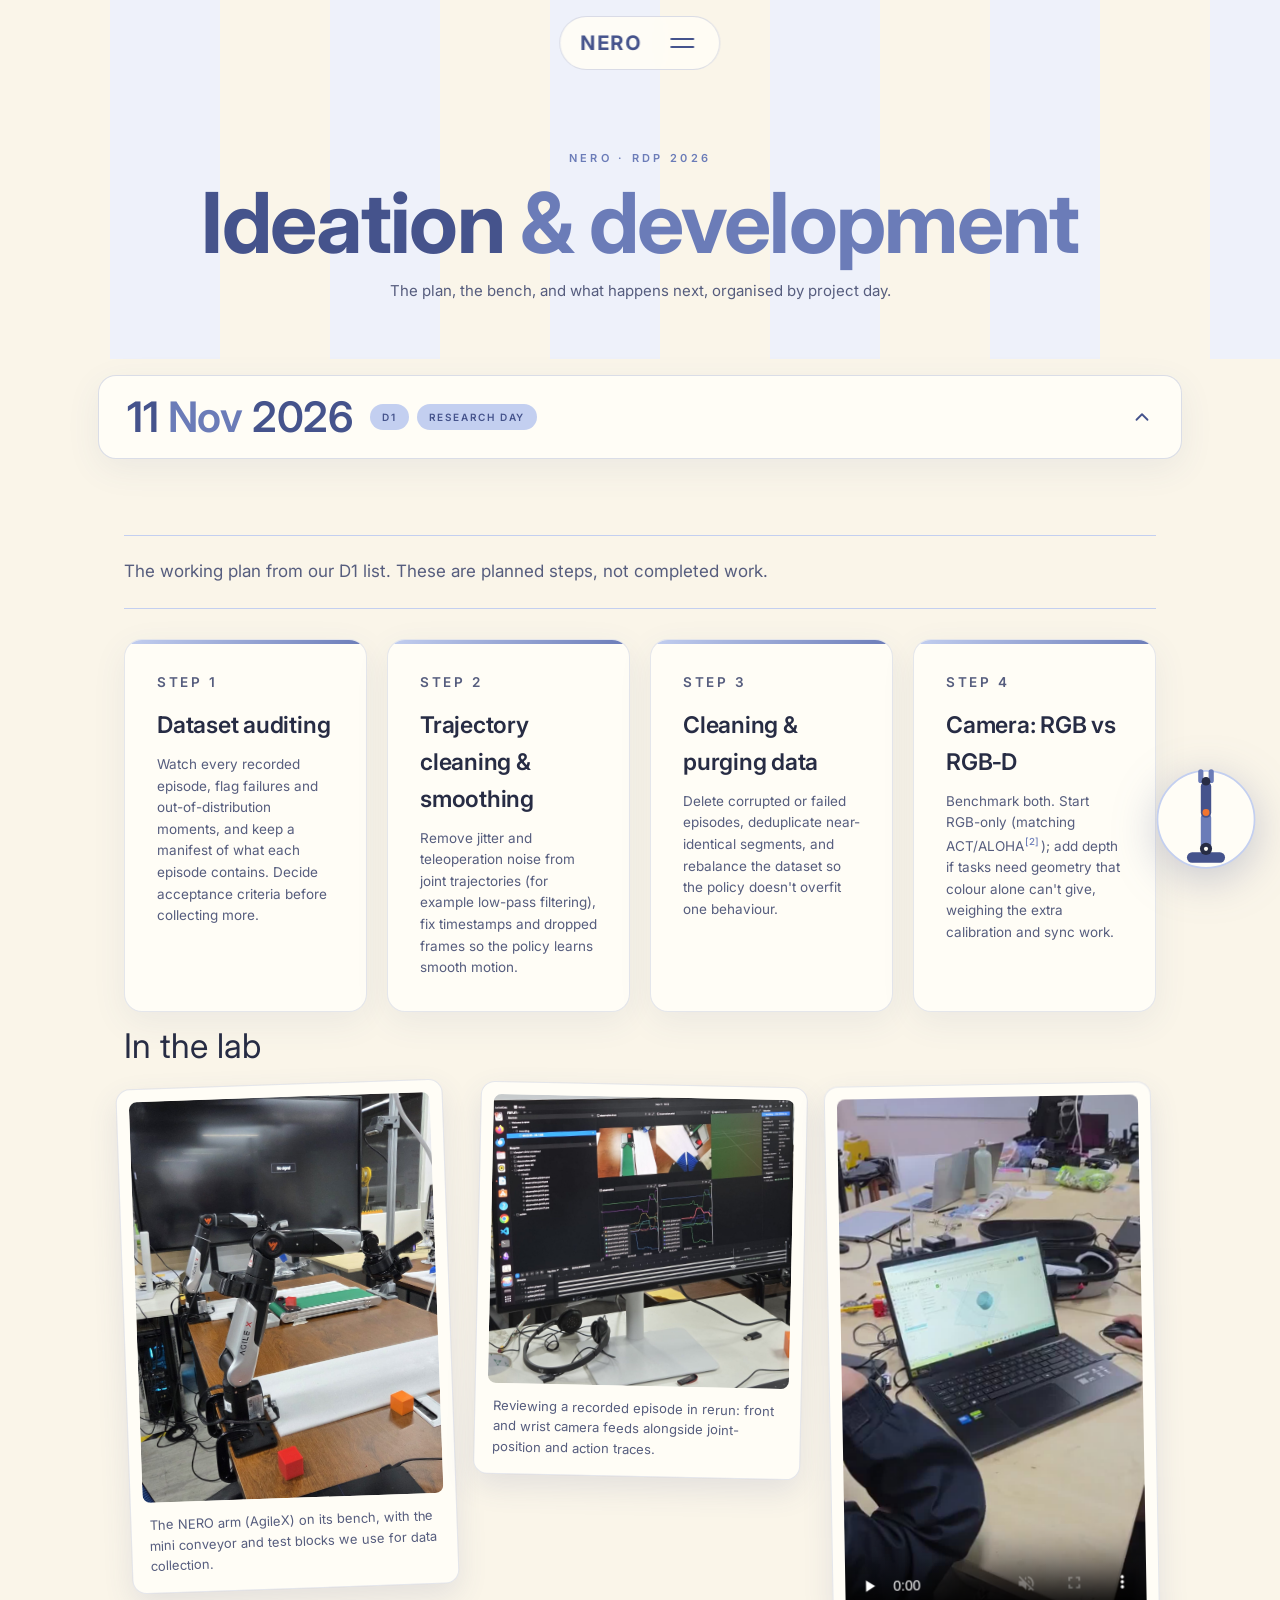
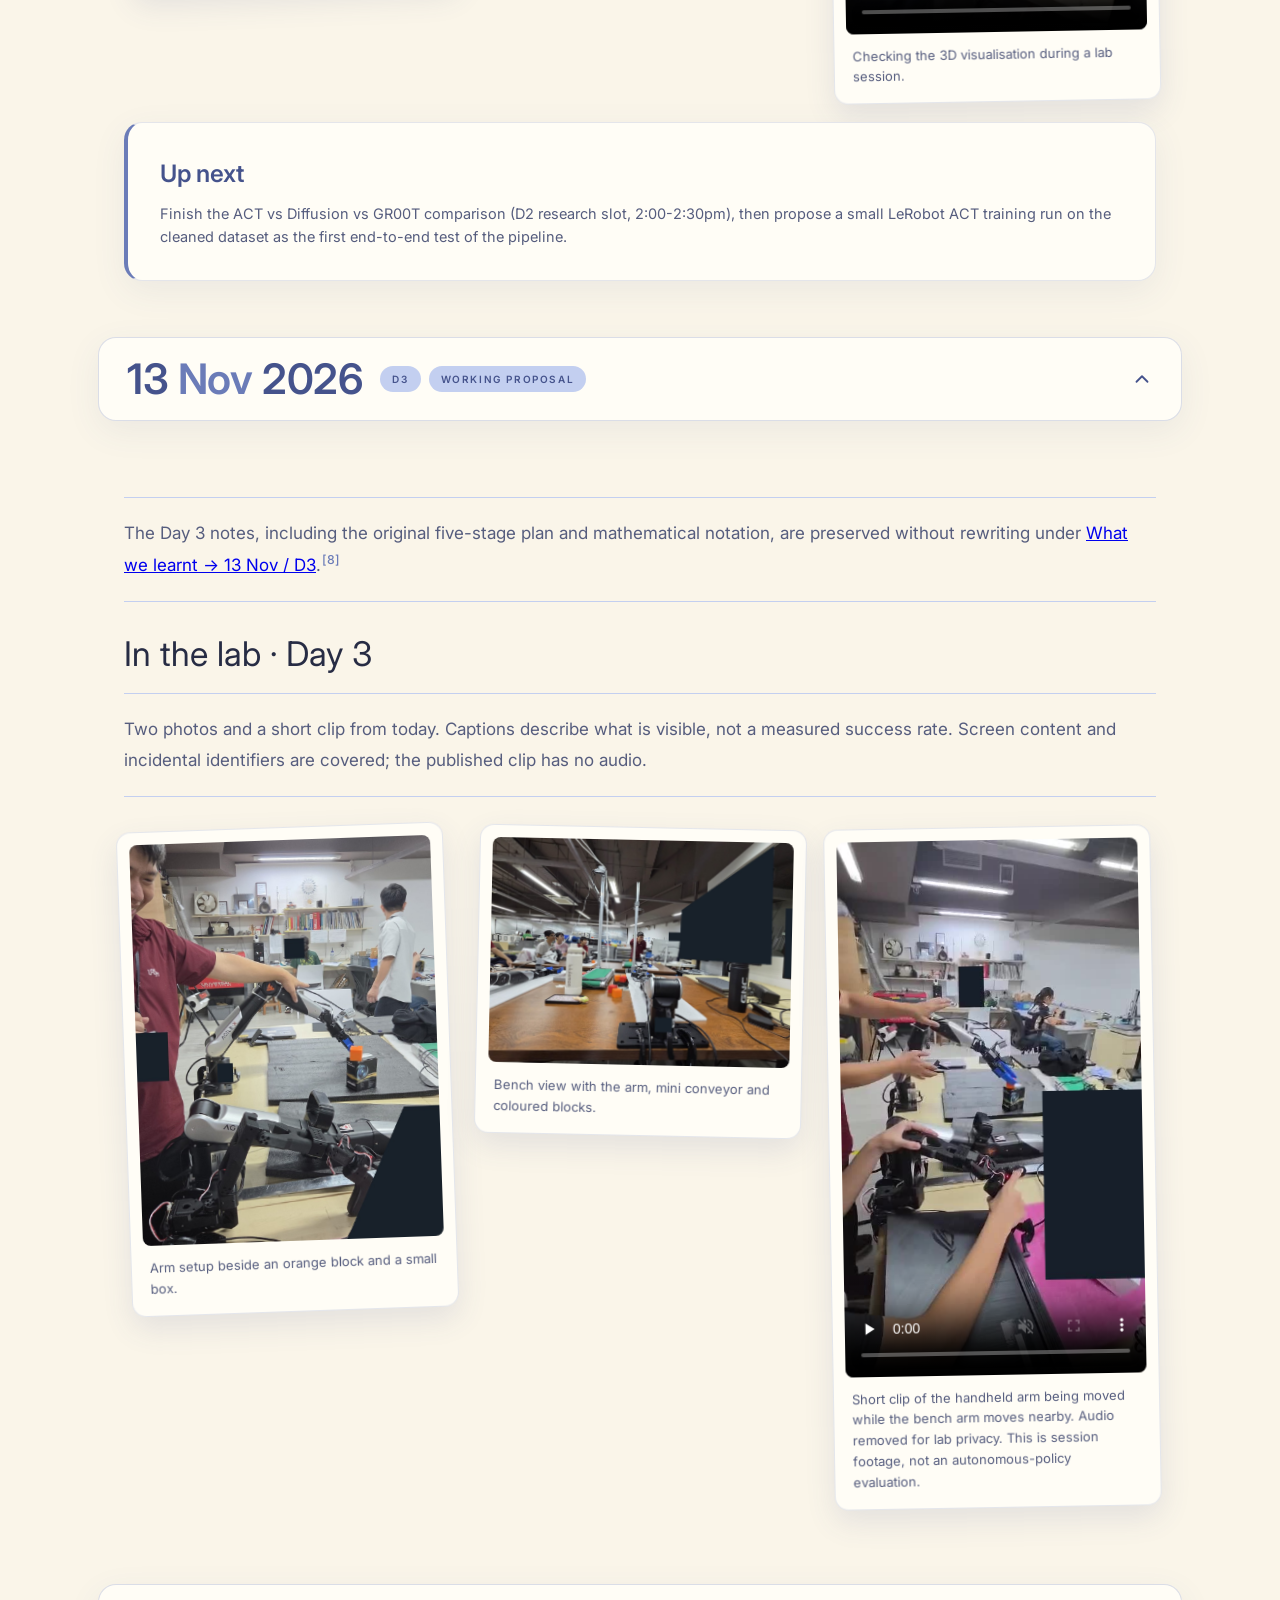
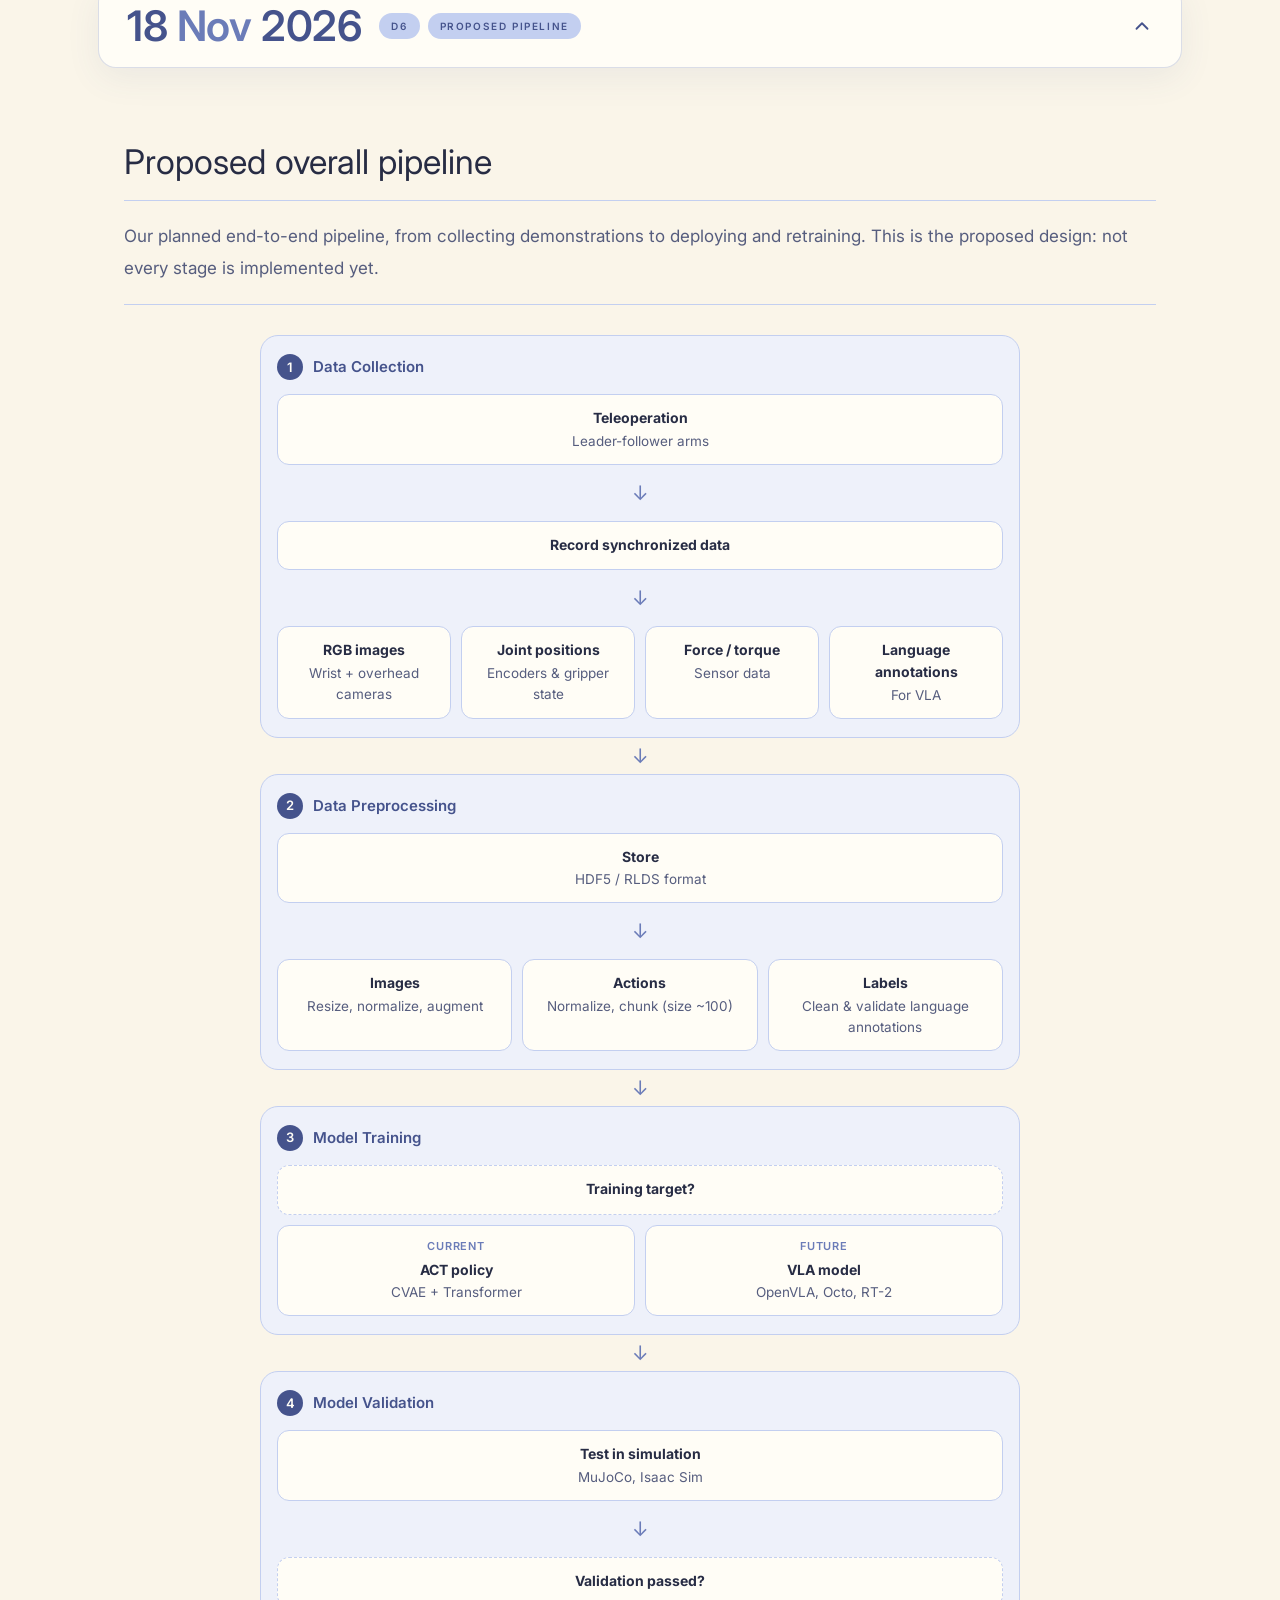
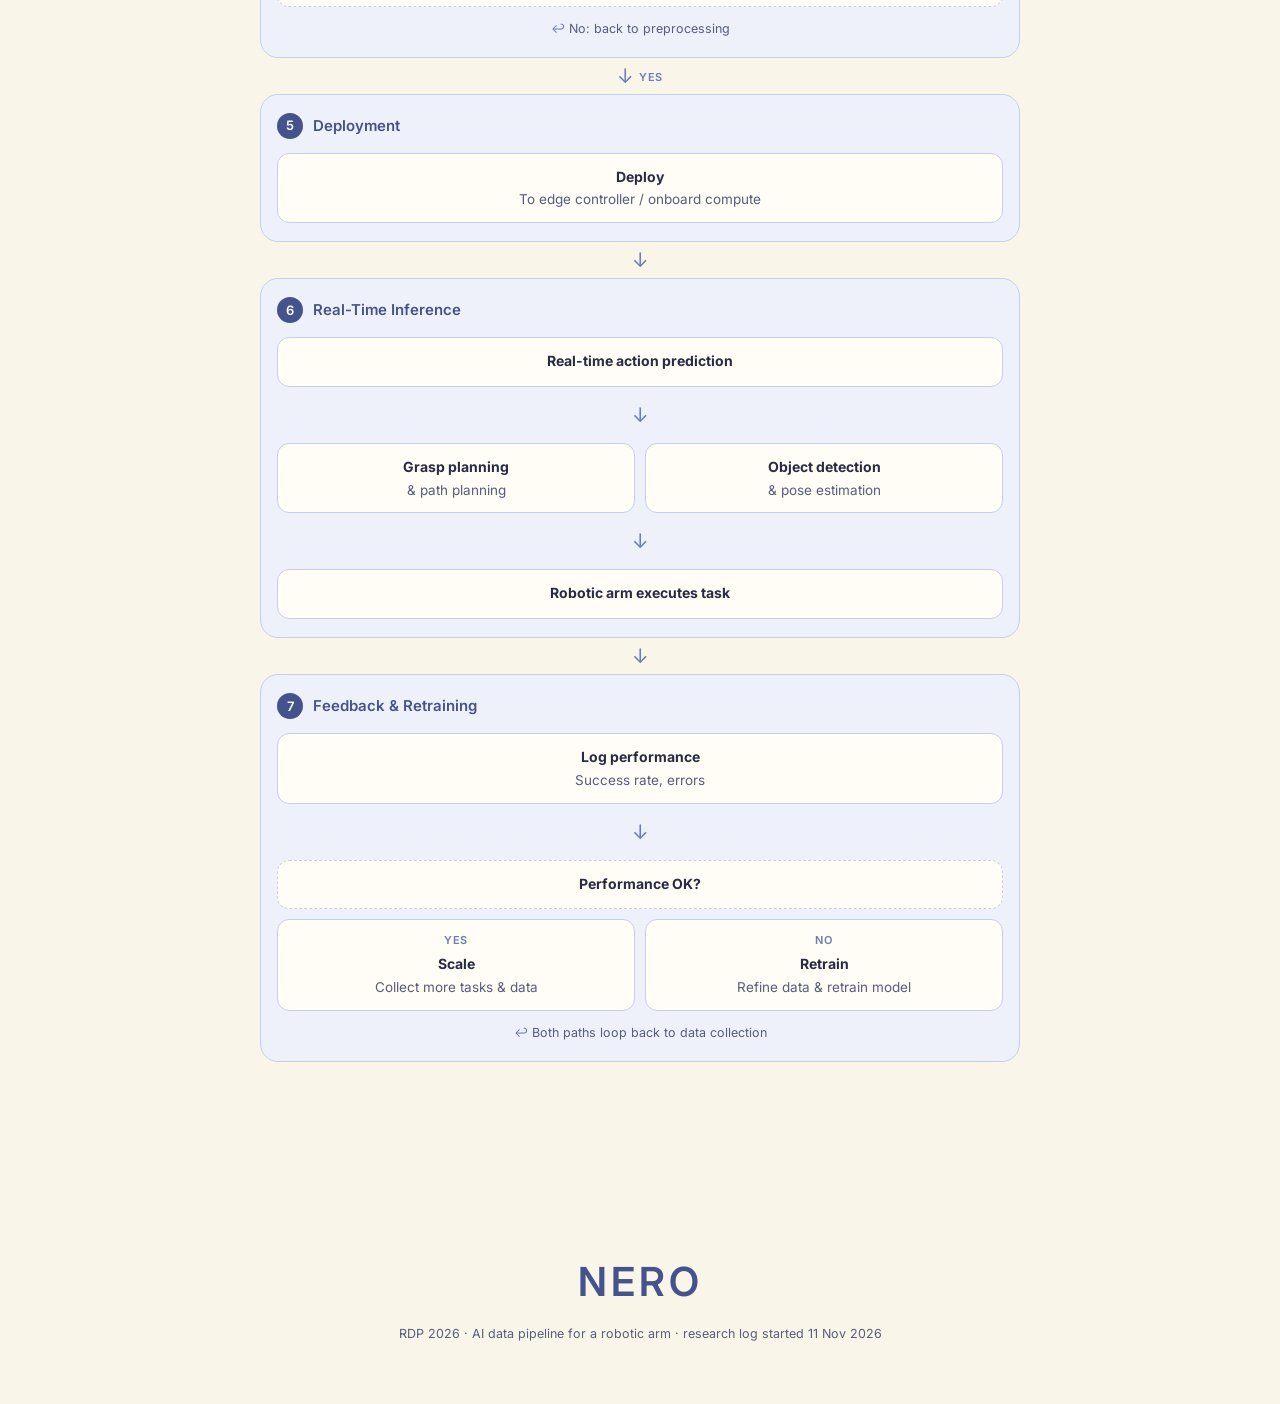
==== commit c5eabea3: "Day 6: proposed overall pipeline diagram (7 stages, site-styled)" ====
--- a/ideation.html
+++ b/ideation.html
@@ -9,6 +9,22 @@
 <link rel="preconnect" href="https://fonts.gstatic.com" crossorigin>
 <link href="https://fonts.googleapis.com/css2?family=Inter:wght@400;500;600;700&display=swap" rel="stylesheet">
 <link rel="stylesheet" href="styles.css">
+<style>
+/* Proposed pipeline diagram, scoped to the 18 Nov entry. */
+.pipe { display:grid; max-width:760px; margin:0 auto 28px; }
+.pipe-stage { background:var(--stripe); border:1px solid var(--powder); border-radius:var(--radius); padding:18px 16px; display:grid; gap:10px; }
+.pipe-stage-name { display:flex; align-items:center; gap:10px; margin:0 0 4px; font-weight:600; font-size:15px; color:var(--blue-deep); }
+.pipe-stage-name span { display:inline-flex; align-items:center; justify-content:center; width:26px; height:26px; border-radius:999px; background:var(--blue-deep); color:var(--paper); font-size:13px; font-weight:600; flex:none; }
+.pipe-node { background:var(--paper); border:1px solid var(--powder); border-radius:12px; padding:12px 14px; font-size:13.5px; line-height:1.55; color:var(--ink-soft); text-align:center; }
+.pipe-node strong { display:block; color:var(--ink); font-size:14px; margin-bottom:2px; }
+.pipe-decision { border-style:dashed; }
+.pipe-tag { display:block; font-style:normal; font-size:11px; font-weight:600; letter-spacing:.08em; text-transform:uppercase; color:var(--blue); margin-bottom:4px; }
+.pipe-grid { display:grid; grid-template-columns:repeat(auto-fit,minmax(150px,1fr)); gap:10px; }
+.pipe-arrow { text-align:center; color:var(--blue); font-size:20px; line-height:1; padding:8px 0; }
+.pipe-arrow-label { font-size:11px; font-weight:600; letter-spacing:.08em; text-transform:uppercase; margin-left:6px; vertical-align:middle; }
+.pipe-loop { text-align:center; font-size:12.5px; color:var(--ink-soft); margin:2px 0 0; }
+.pipe-loop::before { content:"\21A9\00a0"; color:var(--blue); }
+</style>
 </head>
 <body>
 
@@ -102,6 +118,85 @@
 <summary class="log-toggle" data-reveal><span class="log-date">13 <em>Nov</em> 2026</span><span class="log-tags"><span>D3</span><span>Working proposal</span></span><svg class="log-chevron" viewBox="0 0 24 24" width="22" height="22" aria-hidden="true"><path d="M6 9l6 6 6-6" fill="none" stroke="currentColor" stroke-width="2" stroke-linecap="round" stroke-linejoin="round"/></svg></summary>
 <div class="log-body"><div class="log-inner"><section class="section"><p class="section-note" data-reveal>The Day 3 notes, including the original five-stage plan and mathematical notation, are preserved without rewriting under <a href="learnt.html#day-2026-11-13">What we learnt → 13 Nov / D3</a>.<a class="cite" href="learnt.html#day-2026-11-13">[8]</a></p><h3 class="subhead" data-reveal>In the lab · Day 3</h3>
 <p class="subhead-note" data-reveal>Two photos and a short clip from today. Captions describe what is visible, not a measured success rate. Screen content and incidental identifiers are covered; the published clip has no audio.</p><div class="lab-grid"><figure class="lab-item" data-reveal><img src="assets/day3-arm.jpg" alt="Two robotic arms on the lab bench near an orange block and a small box" loading="lazy"><figcaption>Arm setup beside an orange block and a small box.</figcaption></figure><figure class="lab-item" data-reveal><img src="assets/day3-bench.jpg" alt="Robotic arm and mini conveyor with coloured blocks on the shared lab bench" loading="lazy"><figcaption>Bench view with the arm, mini conveyor and coloured blocks.</figcaption></figure><figure class="lab-item" data-reveal><video src="assets/day3-lab.mp4" poster="assets/day3-lab-poster.jpg" controls muted playsinline preload="none"></video><figcaption>Short clip of the handheld arm being moved while the bench arm moves nearby. Audio removed for lab privacy. This is session footage, not an autonomous-policy evaluation.</figcaption></figure></div></section></div></div></details>
+
+<details class="log-entry" id="day-2026-11-18" open>
+<summary class="log-toggle" data-reveal><span class="log-date">18 <em>Nov</em> 2026</span><span class="log-tags"><span>D6</span><span>Proposed pipeline</span></span><svg class="log-chevron" viewBox="0 0 24 24" width="22" height="22" aria-hidden="true"><path d="M6 9l6 6 6-6" fill="none" stroke="currentColor" stroke-width="2" stroke-linecap="round" stroke-linejoin="round"/></svg></summary>
+<div class="log-body"><div class="log-inner"><section class="section">
+<h3 class="subhead" data-reveal>Proposed overall pipeline</h3>
+<p class="subhead-note" data-reveal>Our planned end-to-end pipeline, from collecting demonstrations to deploying and retraining. This is the proposed design: not every stage is implemented yet.</p>
+<div class="pipe">
+  <div class="pipe-stage">
+    <p class="pipe-stage-name"><span>1</span>Data Collection</p>
+    <div class="pipe-node"><strong>Teleoperation</strong>Leader-follower arms</div>
+    <div class="pipe-arrow">&darr;</div>
+    <div class="pipe-node"><strong>Record synchronized data</strong></div>
+    <div class="pipe-arrow">&darr;</div>
+    <div class="pipe-grid">
+      <div class="pipe-node"><strong>RGB images</strong>Wrist + overhead cameras</div>
+      <div class="pipe-node"><strong>Joint positions</strong>Encoders &amp; gripper state</div>
+      <div class="pipe-node"><strong>Force / torque</strong>Sensor data</div>
+      <div class="pipe-node"><strong>Language annotations</strong>For VLA</div>
+    </div>
+  </div>
+  <div class="pipe-arrow">&darr;</div>
+  <div class="pipe-stage">
+    <p class="pipe-stage-name"><span>2</span>Data Preprocessing</p>
+    <div class="pipe-node"><strong>Store</strong>HDF5 / RLDS format</div>
+    <div class="pipe-arrow">&darr;</div>
+    <div class="pipe-grid">
+      <div class="pipe-node"><strong>Images</strong>Resize, normalize, augment</div>
+      <div class="pipe-node"><strong>Actions</strong>Normalize, chunk (size ~100)</div>
+      <div class="pipe-node"><strong>Labels</strong>Clean &amp; validate language annotations</div>
+    </div>
+  </div>
+  <div class="pipe-arrow">&darr;</div>
+  <div class="pipe-stage">
+    <p class="pipe-stage-name"><span>3</span>Model Training</p>
+    <div class="pipe-node pipe-decision"><strong>Training target?</strong></div>
+    <div class="pipe-grid">
+      <div class="pipe-node"><span class="pipe-tag">Current</span><strong>ACT policy</strong>CVAE + Transformer</div>
+      <div class="pipe-node"><span class="pipe-tag">Future</span><strong>VLA model</strong>OpenVLA, Octo, RT-2</div>
+    </div>
+  </div>
+  <div class="pipe-arrow">&darr;</div>
+  <div class="pipe-stage">
+    <p class="pipe-stage-name"><span>4</span>Model Validation</p>
+    <div class="pipe-node"><strong>Test in simulation</strong>MuJoCo, Isaac Sim</div>
+    <div class="pipe-arrow">&darr;</div>
+    <div class="pipe-node pipe-decision"><strong>Validation passed?</strong></div>
+    <p class="pipe-loop">No: back to preprocessing</p>
+  </div>
+  <div class="pipe-arrow">&darr;<span class="pipe-arrow-label">Yes</span></div>
+  <div class="pipe-stage">
+    <p class="pipe-stage-name"><span>5</span>Deployment</p>
+    <div class="pipe-node"><strong>Deploy</strong>To edge controller / onboard compute</div>
+  </div>
+  <div class="pipe-arrow">&darr;</div>
+  <div class="pipe-stage">
+    <p class="pipe-stage-name"><span>6</span>Real-Time Inference</p>
+    <div class="pipe-node"><strong>Real-time action prediction</strong></div>
+    <div class="pipe-arrow">&darr;</div>
+    <div class="pipe-grid">
+      <div class="pipe-node"><strong>Grasp planning</strong>&amp; path planning</div>
+      <div class="pipe-node"><strong>Object detection</strong>&amp; pose estimation</div>
+    </div>
+    <div class="pipe-arrow">&darr;</div>
+    <div class="pipe-node"><strong>Robotic arm executes task</strong></div>
+  </div>
+  <div class="pipe-arrow">&darr;</div>
+  <div class="pipe-stage">
+    <p class="pipe-stage-name"><span>7</span>Feedback &amp; Retraining</p>
+    <div class="pipe-node"><strong>Log performance</strong>Success rate, errors</div>
+    <div class="pipe-arrow">&darr;</div>
+    <div class="pipe-node pipe-decision"><strong>Performance OK?</strong></div>
+    <div class="pipe-grid">
+      <div class="pipe-node"><span class="pipe-tag">Yes</span><strong>Scale</strong>Collect more tasks &amp; data</div>
+      <div class="pipe-node"><span class="pipe-tag">No</span><strong>Retrain</strong>Refine data &amp; retrain model</div>
+    </div>
+    <p class="pipe-loop">Both paths loop back to data collection</p>
+  </div>
+</div>
+</section></div></div></details>
 
 </main>
 
--- a/styles.css
+++ b/styles.css
@@ -836,6 +836,7 @@
 .day4-demo { margin: 0 0 28px; max-width: 760px; }
 .day4-demo video { width: 100%; display: block; border-radius: 8px; background: var(--stripe); max-height: 560px; }
 .day4-demo figcaption { font-size: 0.9rem; opacity: 0.8; margin-top: 8px; }
+.day4-demo.demo-portrait video { width: auto; max-width: 100%; margin: 0 auto; }
 
 /* Full-width day introductions and native source text. */
 .log-entry .log-inner .section > .section-note,
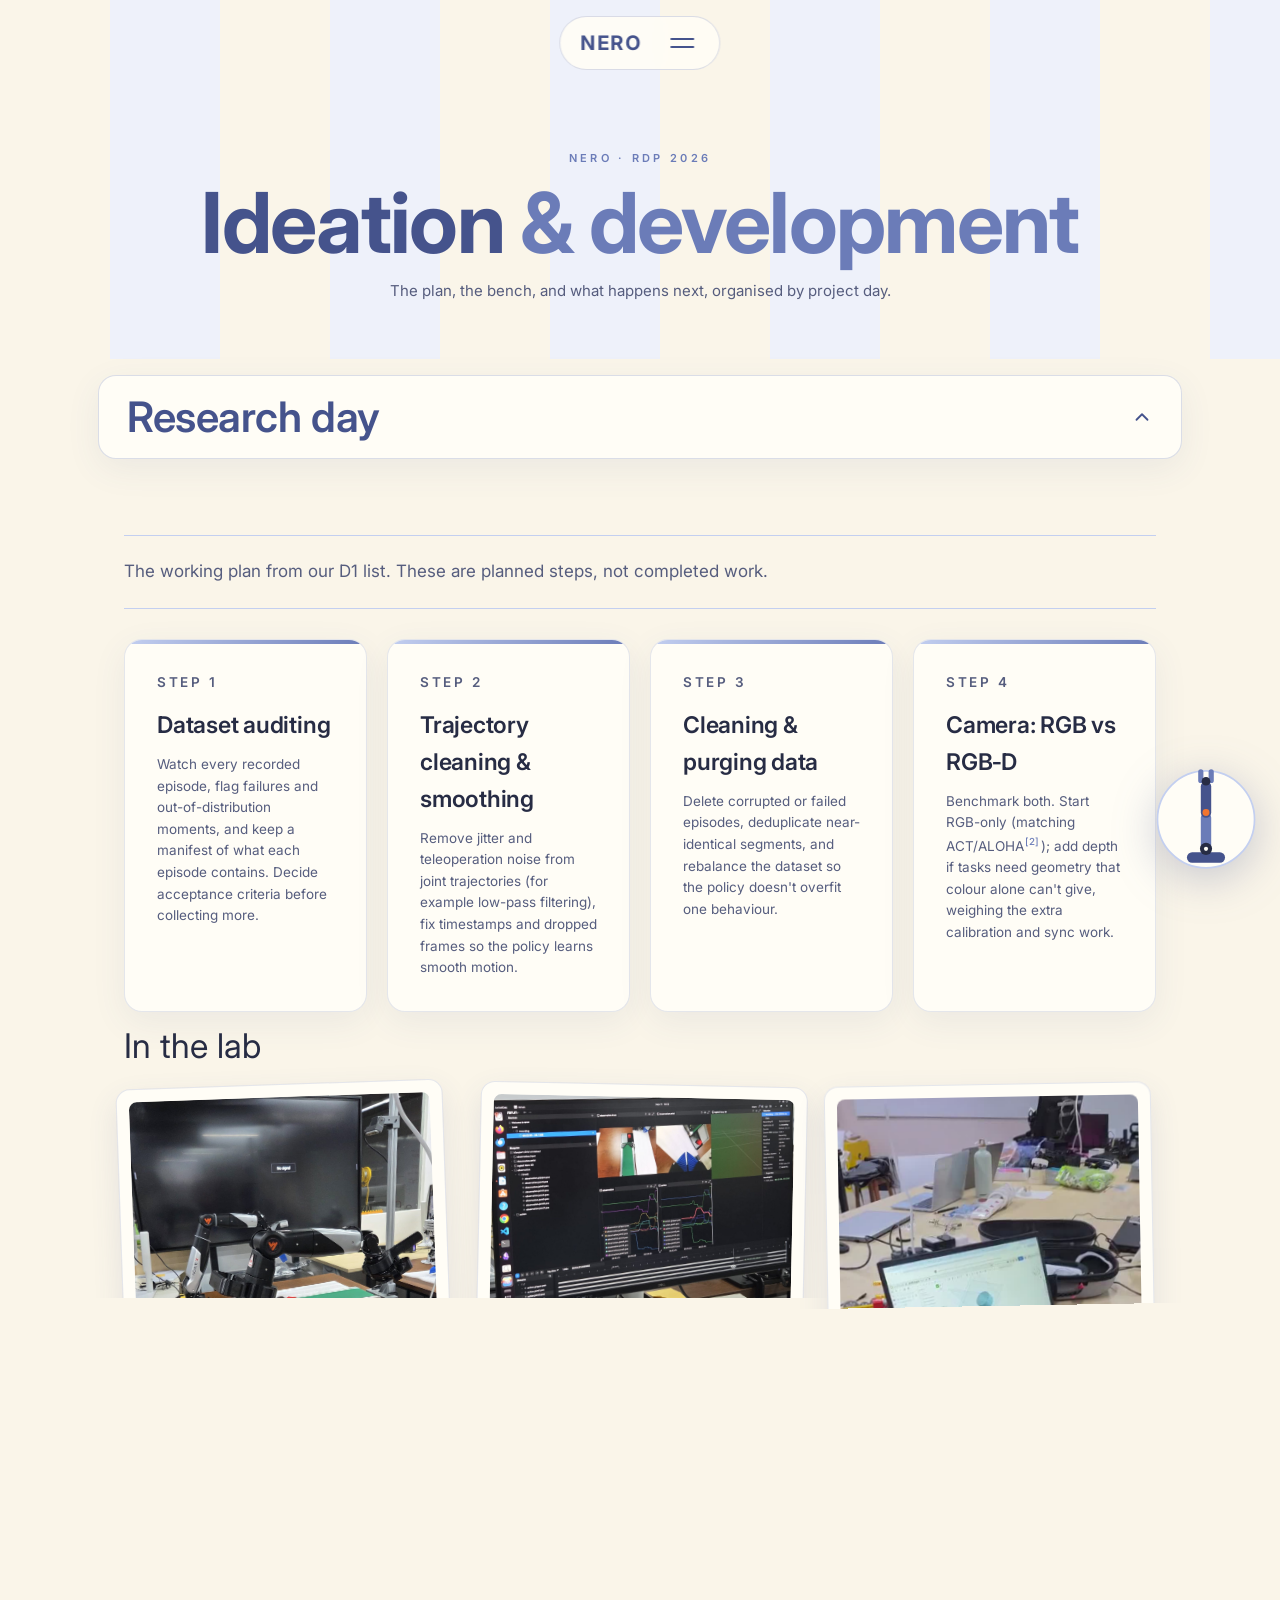
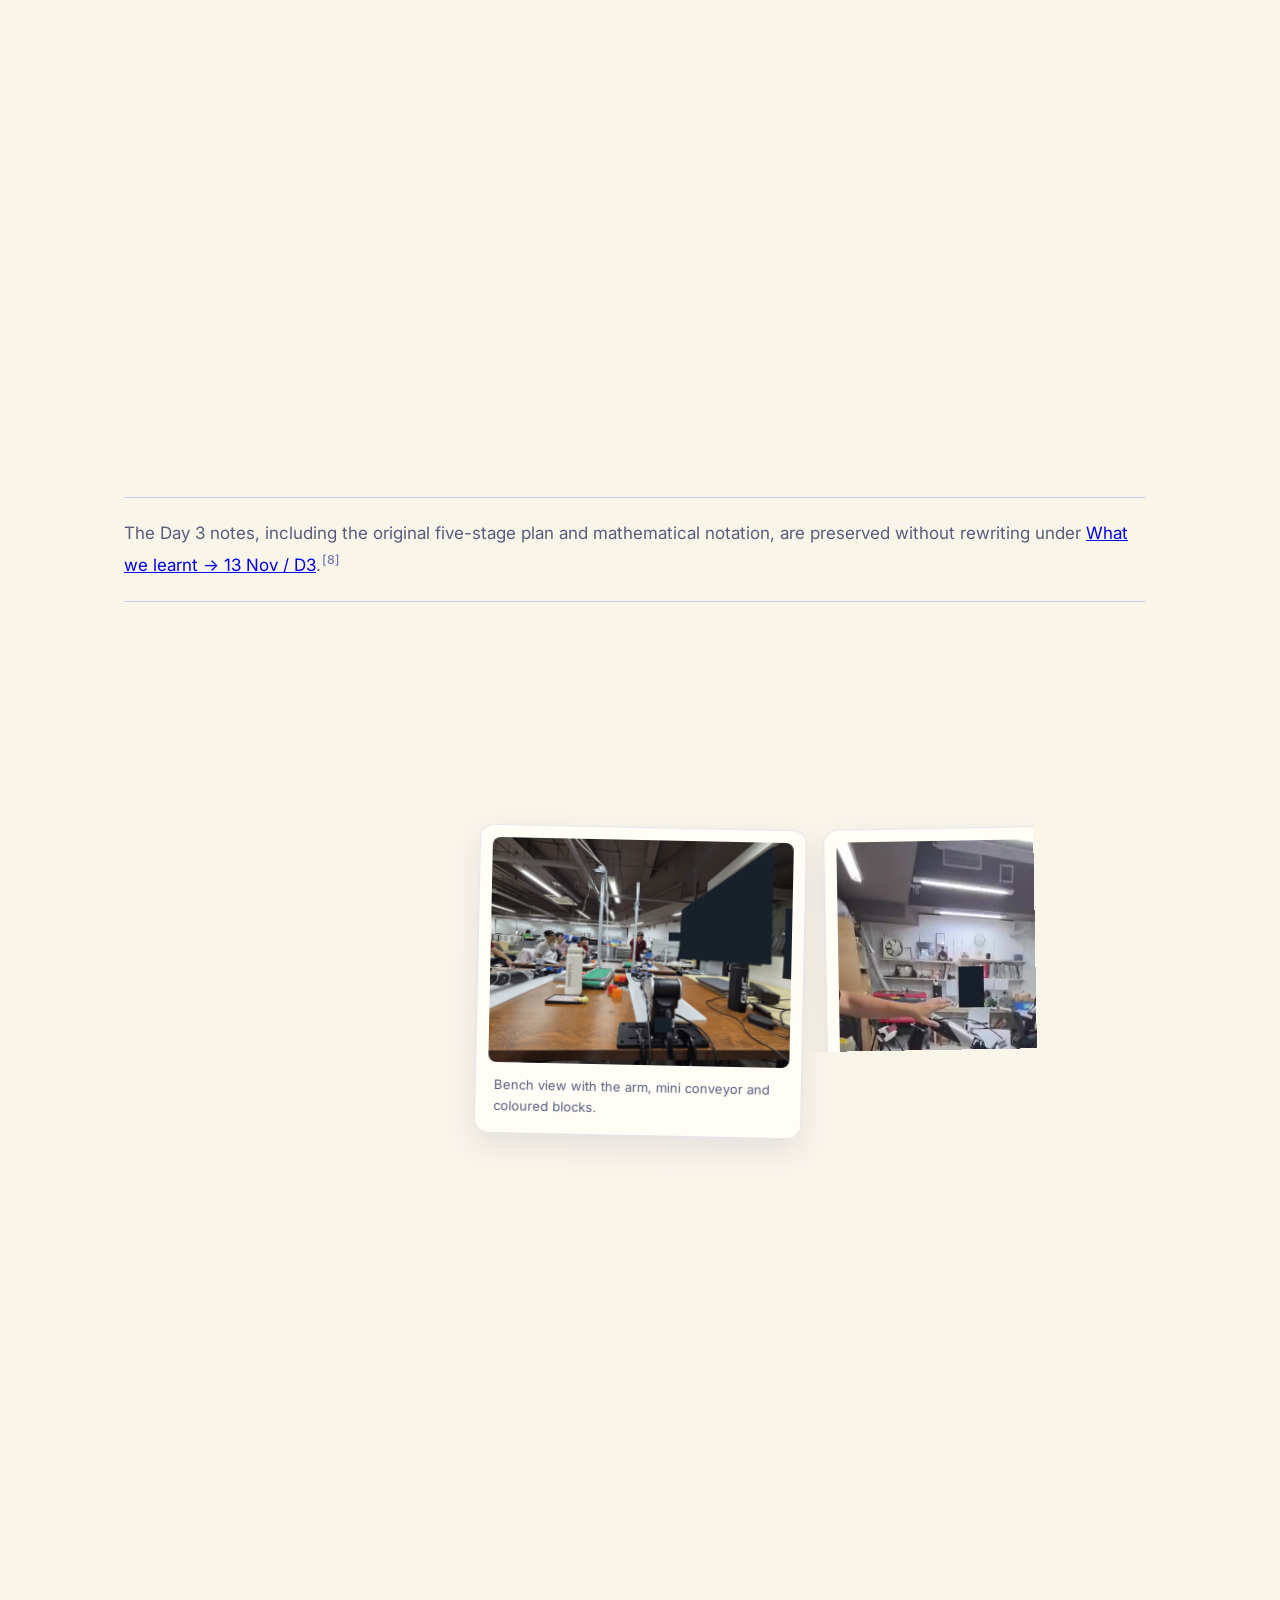
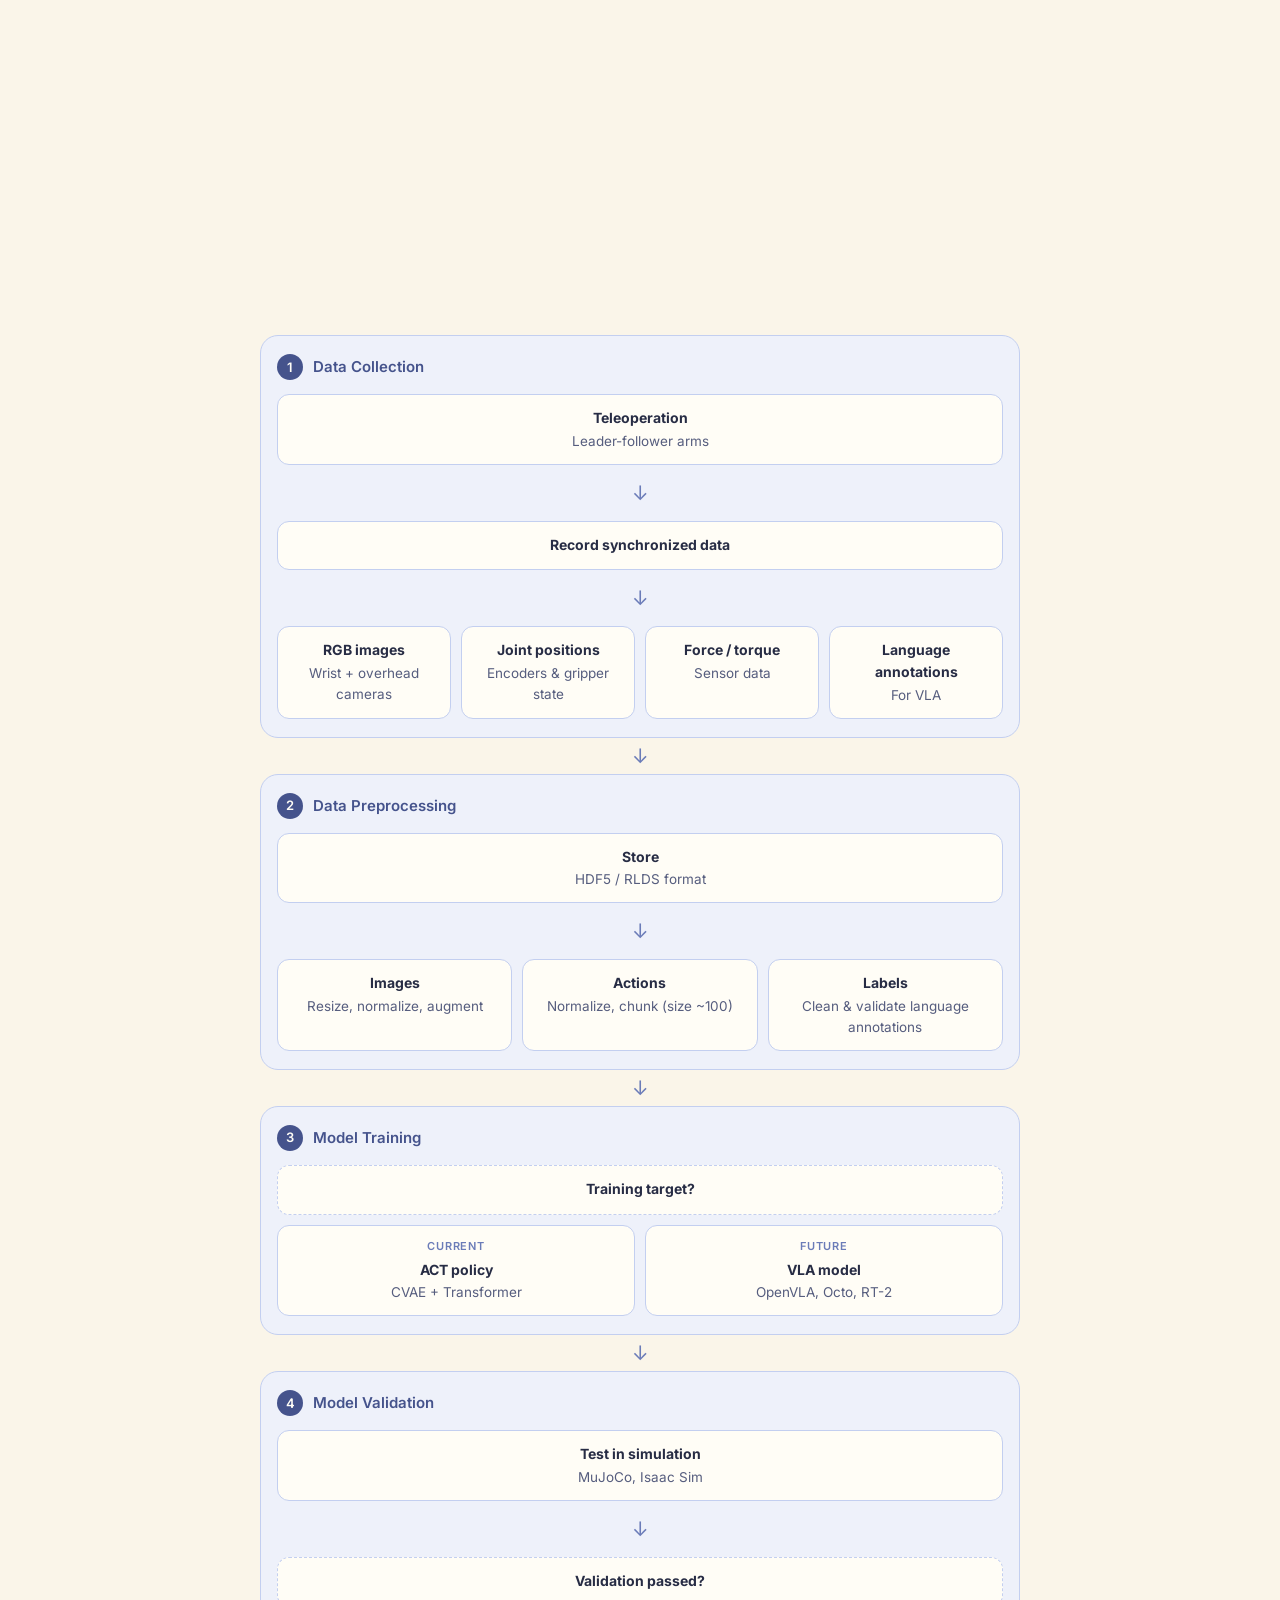
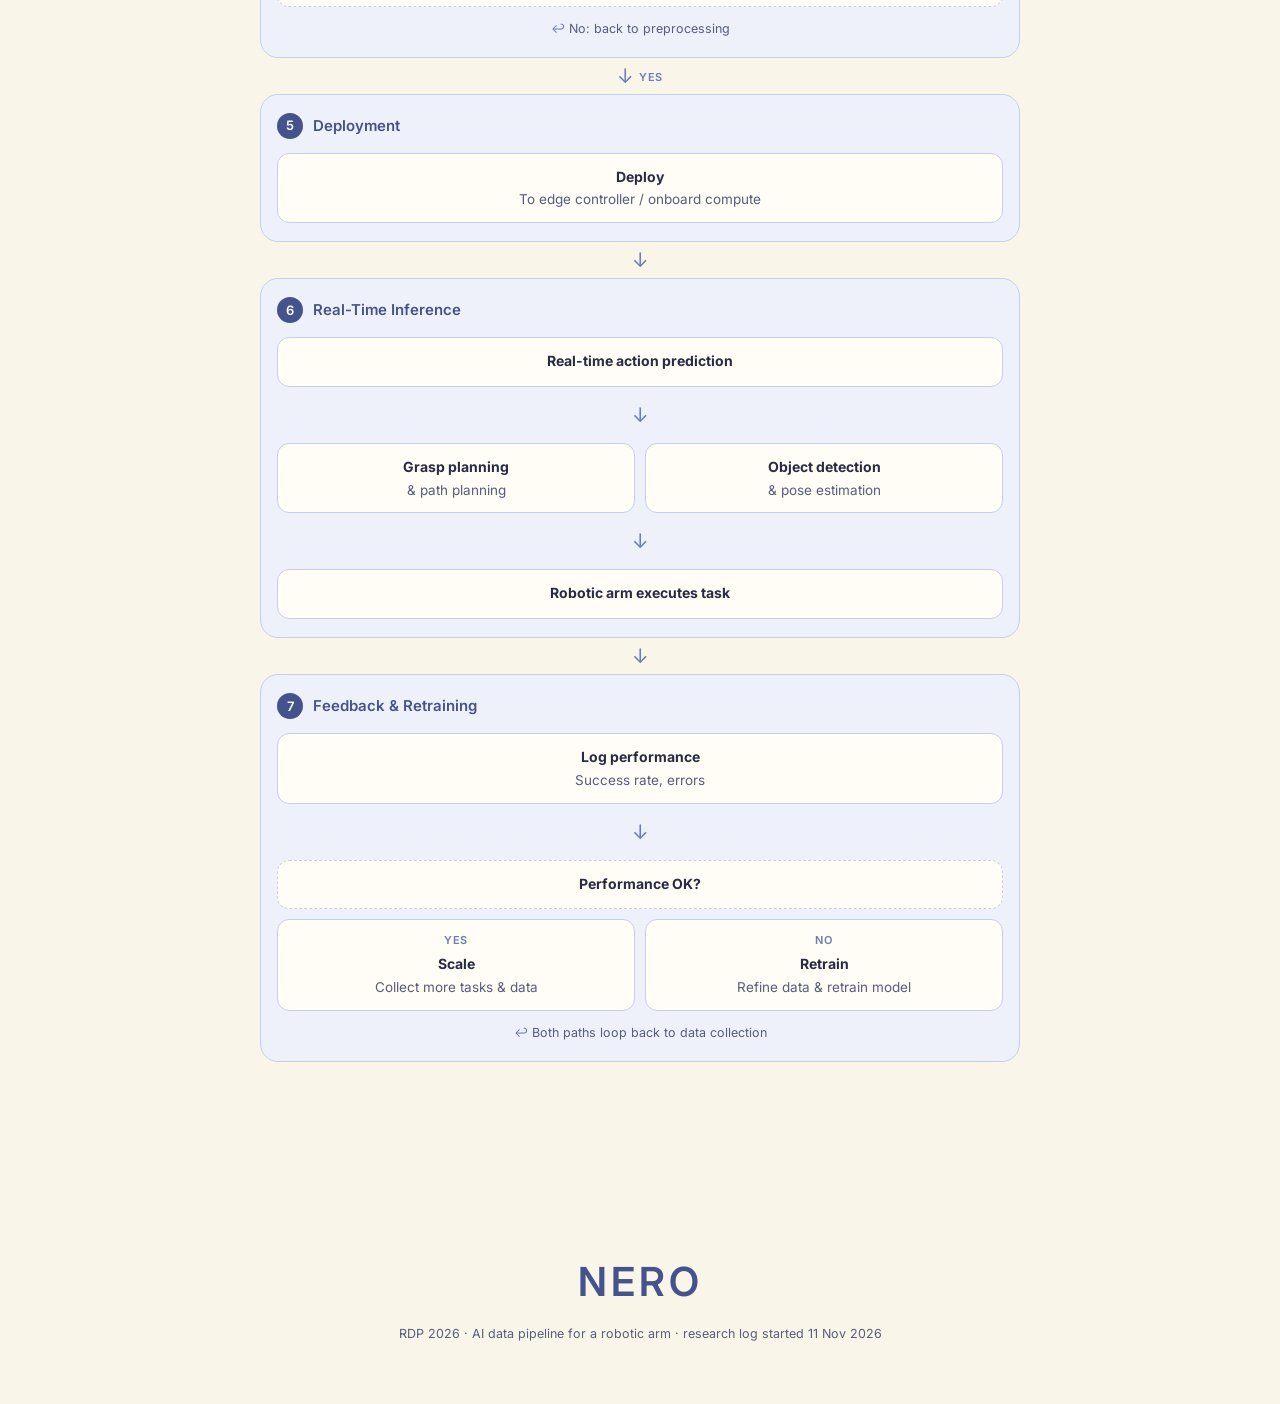
==== commit 26b51c7e: "Remove dates from Ideation entries (no day gaps); remove Workflow section" ====
--- a/ideation.html
+++ b/ideation.html
@@ -42,7 +42,6 @@
     <a href="learnt.html" style="--i:2">What <em>we learnt</em></a>
     <a href="ideation.html" style="--i:3">Ideation <em>&amp; development</em></a>
     <a href="safety.html" style="--i:4">Safety <em>acknowledgement</em></a>
-    <a href="workflow.html" style="--i:5">Workflow</a>
   </nav>
   <p class="menu-foot">RDP 2026 &middot; project research log</p>
 </div>
@@ -57,8 +56,7 @@
 
 <details class="log-entry" id="day-2026-11-11" open>
   <summary class="log-toggle" data-reveal>
-    <span class="log-date">11 <em>Nov</em> 2026</span>
-    <span class="log-tags"><span>D1</span><span>Research day</span></span>
+    <span class="log-date">Research day</span>
     <svg class="log-chevron" viewBox="0 0 24 24" width="22" height="22" aria-hidden="true"><path d="M6 9l6 6 6-6" fill="none" stroke="currentColor" stroke-width="2" stroke-linecap="round" stroke-linejoin="round"/></svg>
   </summary>
   <div class="log-body"><div class="log-inner">
@@ -115,12 +113,12 @@
 </details>
 
 <details class="log-entry" id="day-2026-11-13" open>
-<summary class="log-toggle" data-reveal><span class="log-date">13 <em>Nov</em> 2026</span><span class="log-tags"><span>D3</span><span>Working proposal</span></span><svg class="log-chevron" viewBox="0 0 24 24" width="22" height="22" aria-hidden="true"><path d="M6 9l6 6 6-6" fill="none" stroke="currentColor" stroke-width="2" stroke-linecap="round" stroke-linejoin="round"/></svg></summary>
+<summary class="log-toggle" data-reveal><span class="log-date">Working proposal</span><svg class="log-chevron" viewBox="0 0 24 24" width="22" height="22" aria-hidden="true"><path d="M6 9l6 6 6-6" fill="none" stroke="currentColor" stroke-width="2" stroke-linecap="round" stroke-linejoin="round"/></svg></summary>
 <div class="log-body"><div class="log-inner"><section class="section"><p class="section-note" data-reveal>The Day 3 notes, including the original five-stage plan and mathematical notation, are preserved without rewriting under <a href="learnt.html#day-2026-11-13">What we learnt → 13 Nov / D3</a>.<a class="cite" href="learnt.html#day-2026-11-13">[8]</a></p><h3 class="subhead" data-reveal>In the lab · Day 3</h3>
 <p class="subhead-note" data-reveal>Two photos and a short clip from today. Captions describe what is visible, not a measured success rate. Screen content and incidental identifiers are covered; the published clip has no audio.</p><div class="lab-grid"><figure class="lab-item" data-reveal><img src="assets/day3-arm.jpg" alt="Two robotic arms on the lab bench near an orange block and a small box" loading="lazy"><figcaption>Arm setup beside an orange block and a small box.</figcaption></figure><figure class="lab-item" data-reveal><img src="assets/day3-bench.jpg" alt="Robotic arm and mini conveyor with coloured blocks on the shared lab bench" loading="lazy"><figcaption>Bench view with the arm, mini conveyor and coloured blocks.</figcaption></figure><figure class="lab-item" data-reveal><video src="assets/day3-lab.mp4" poster="assets/day3-lab-poster.jpg" controls muted playsinline preload="none"></video><figcaption>Short clip of the handheld arm being moved while the bench arm moves nearby. Audio removed for lab privacy. This is session footage, not an autonomous-policy evaluation.</figcaption></figure></div></section></div></div></details>
 
 <details class="log-entry" id="day-2026-11-18" open>
-<summary class="log-toggle" data-reveal><span class="log-date">18 <em>Nov</em> 2026</span><span class="log-tags"><span>D6</span><span>Proposed pipeline</span></span><svg class="log-chevron" viewBox="0 0 24 24" width="22" height="22" aria-hidden="true"><path d="M6 9l6 6 6-6" fill="none" stroke="currentColor" stroke-width="2" stroke-linecap="round" stroke-linejoin="round"/></svg></summary>
+<summary class="log-toggle" data-reveal><span class="log-date">Proposed pipeline</span><svg class="log-chevron" viewBox="0 0 24 24" width="22" height="22" aria-hidden="true"><path d="M6 9l6 6 6-6" fill="none" stroke="currentColor" stroke-width="2" stroke-linecap="round" stroke-linejoin="round"/></svg></summary>
 <div class="log-body"><div class="log-inner"><section class="section">
 <h3 class="subhead" data-reveal>Proposed overall pipeline</h3>
 <p class="subhead-note" data-reveal>Our planned end-to-end pipeline, from collecting demonstrations to deploying and retraining. This is the proposed design: not every stage is implemented yet.</p>
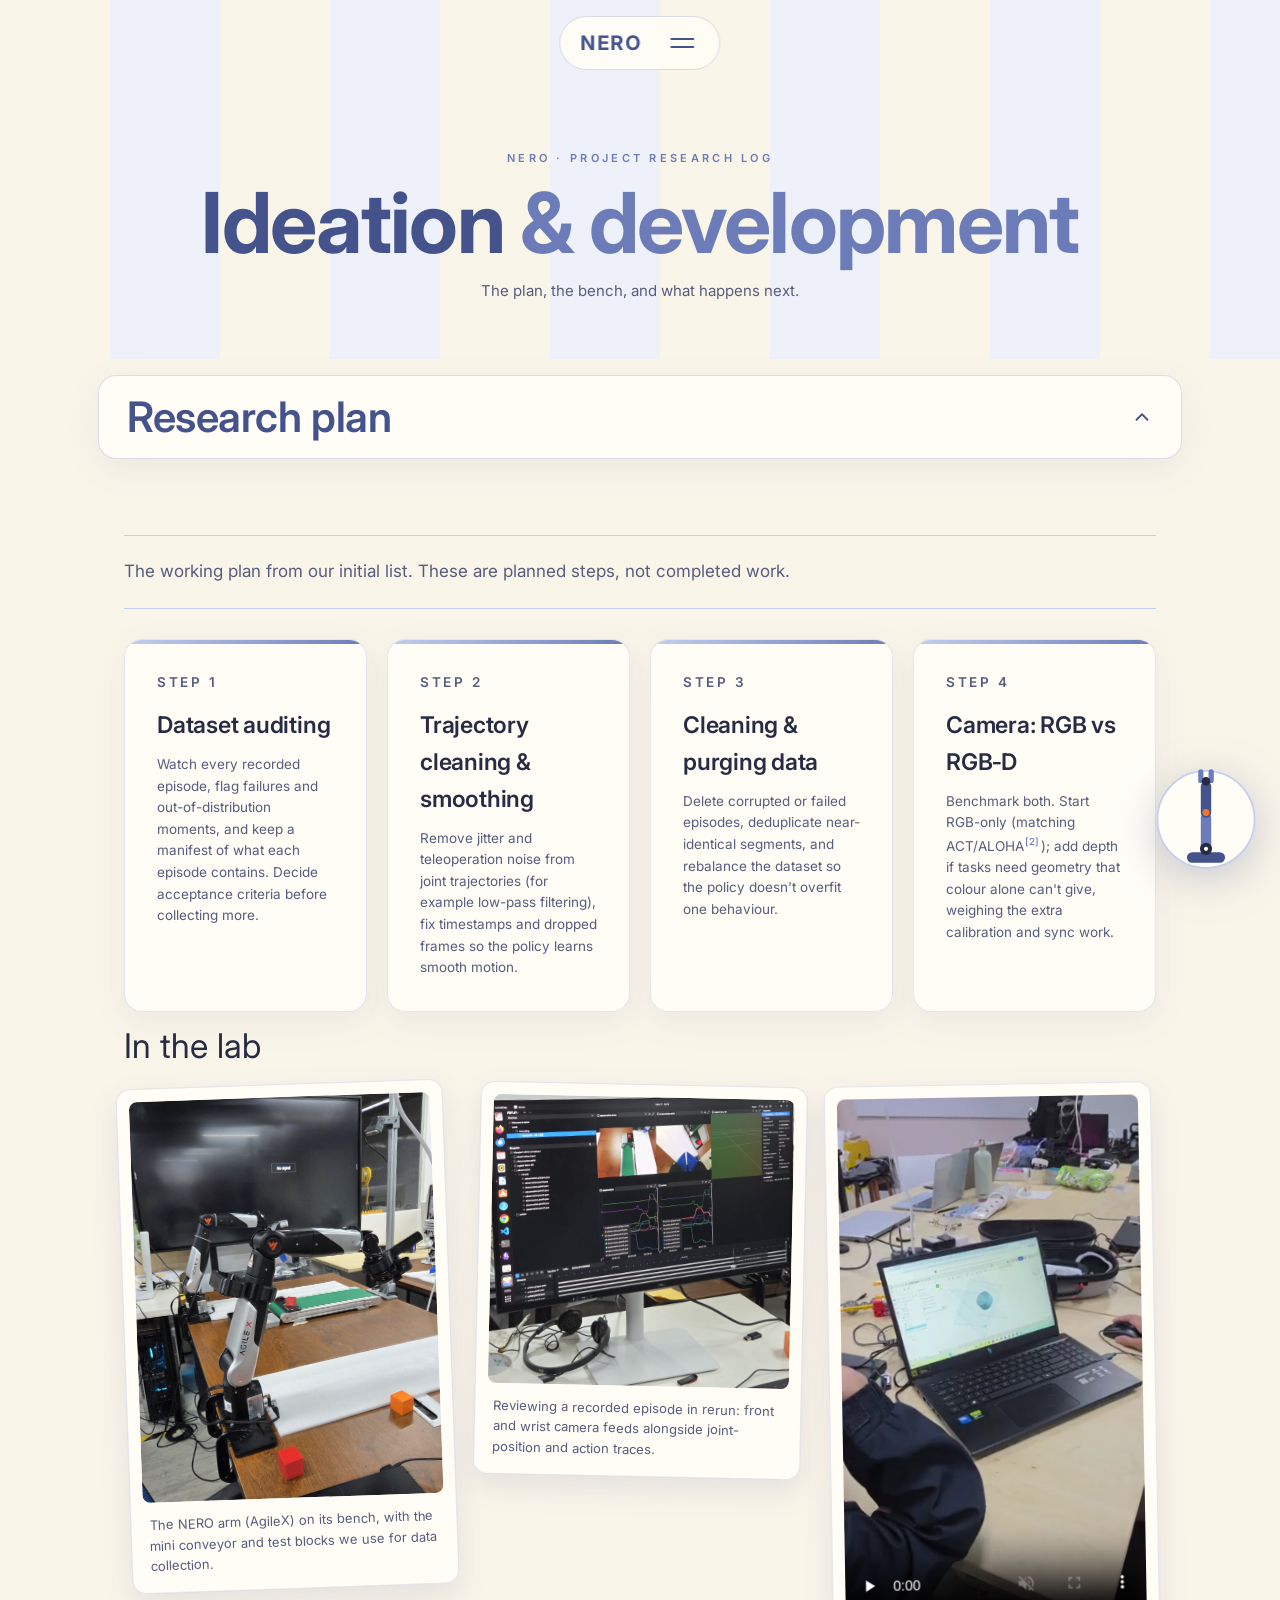
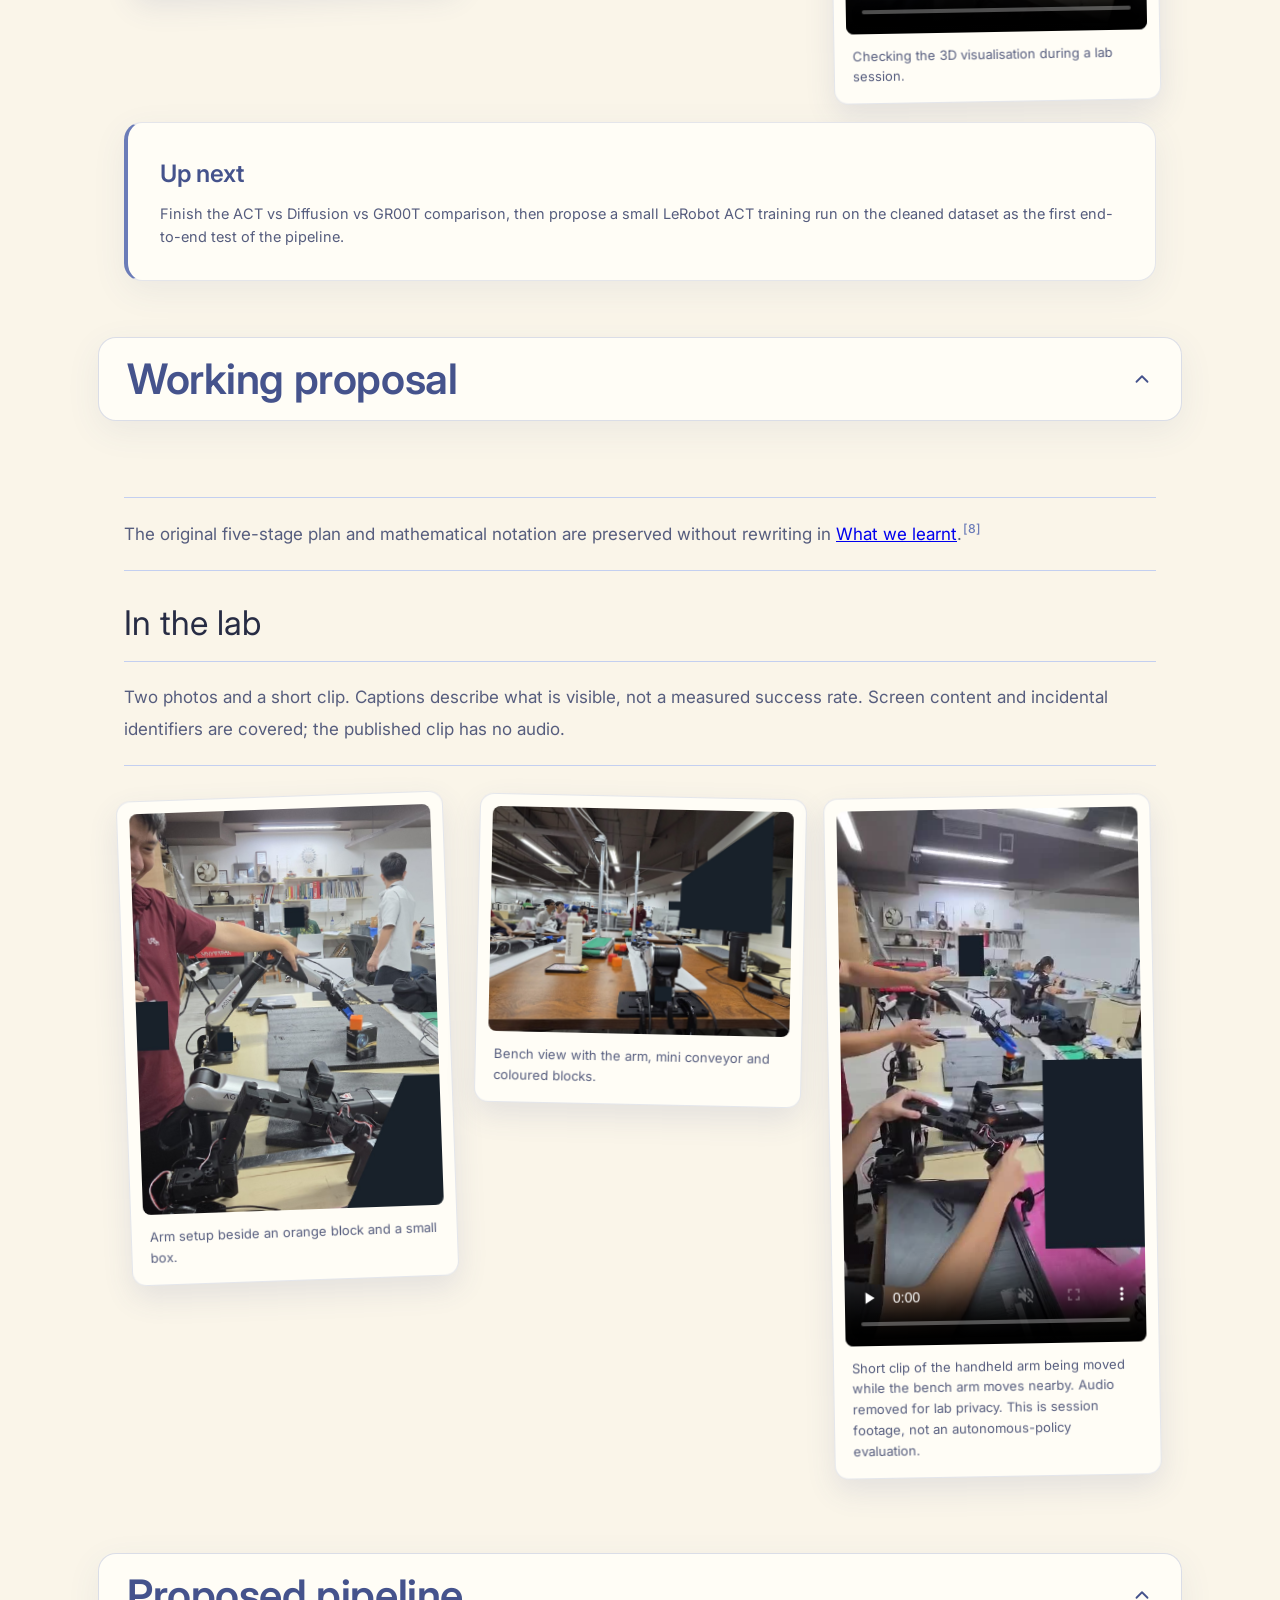
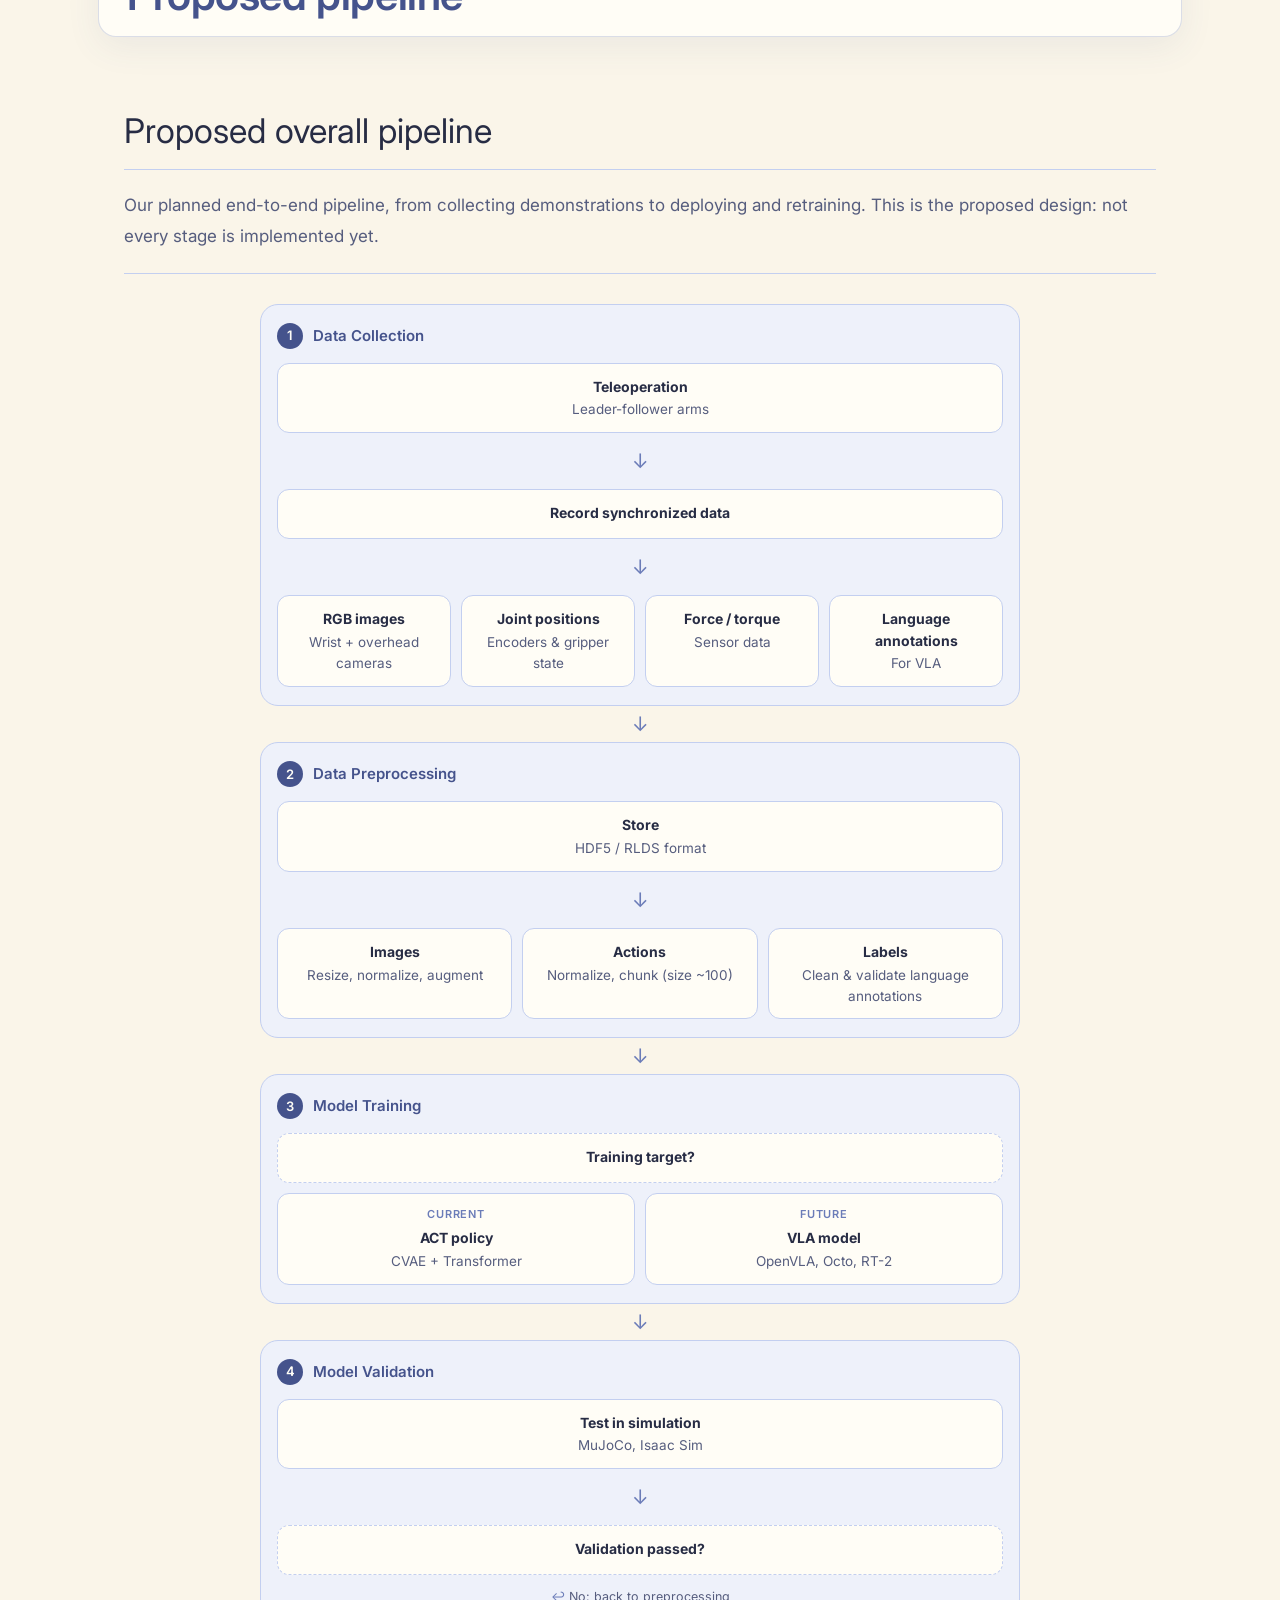
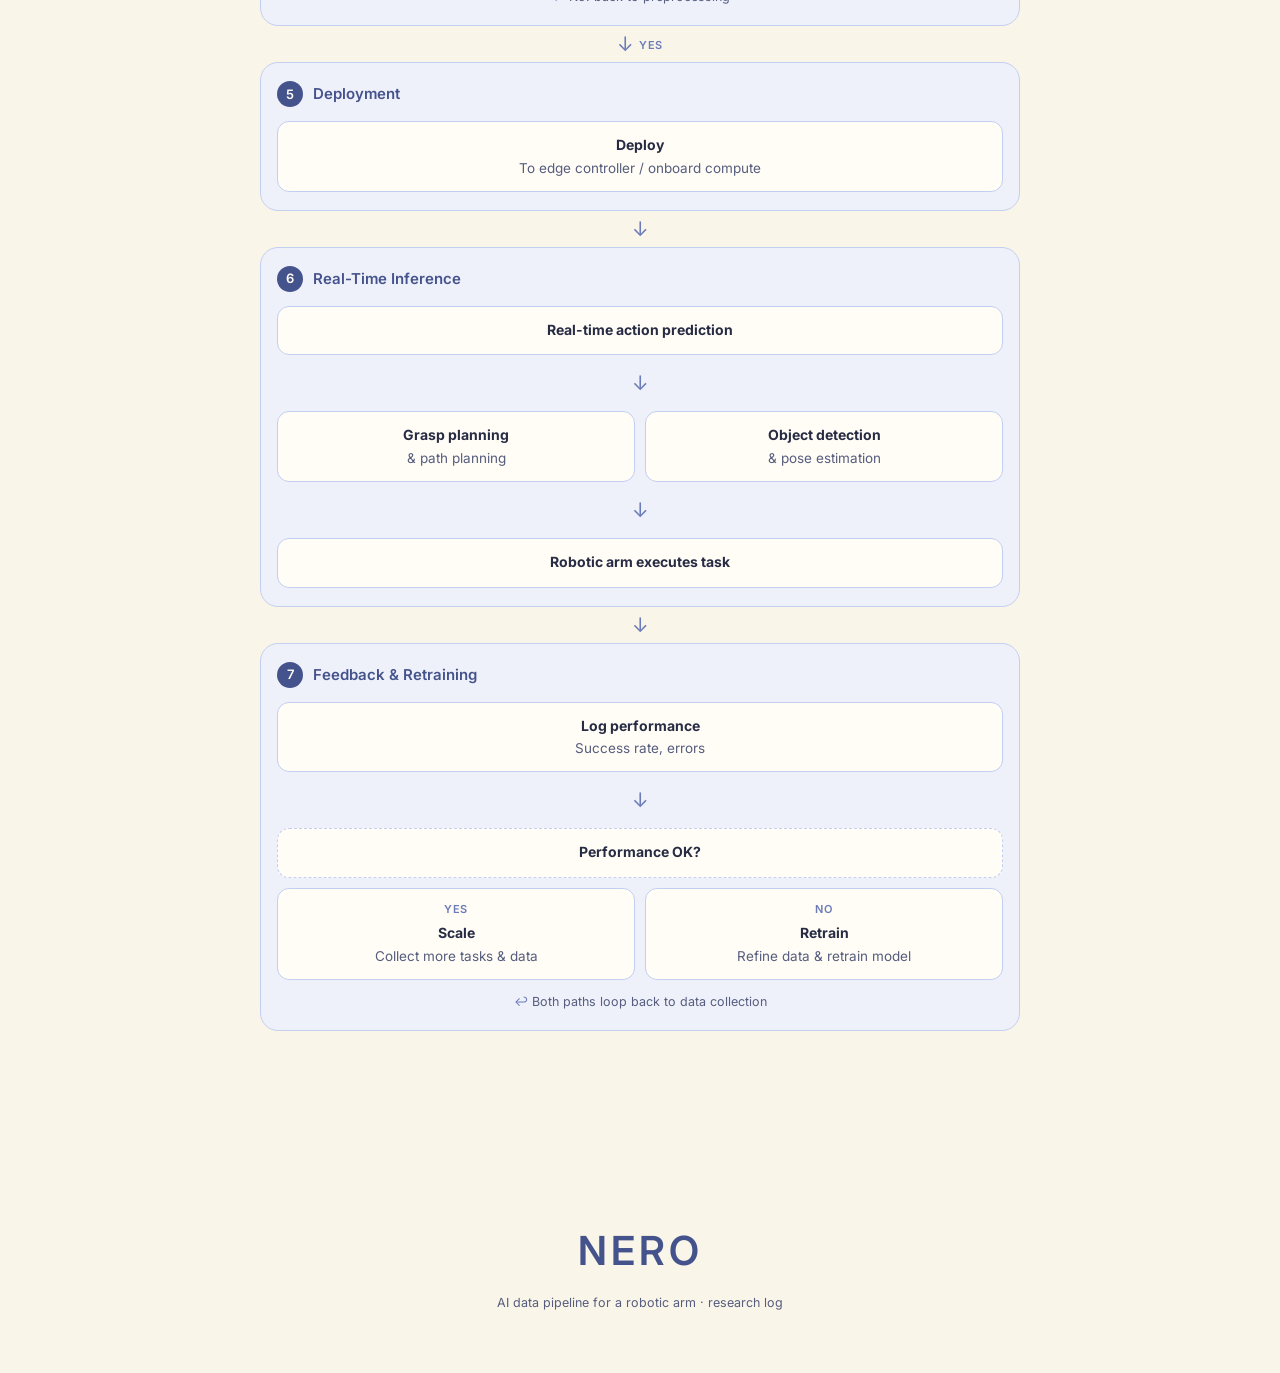
==== commit 0a0a5012: "Remove dates from the ideation and development sections" ====
--- a/ideation.html
+++ b/ideation.html
@@ -4,13 +4,13 @@
 <meta charset="UTF-8">
 <meta name="viewport" content="width=device-width, initial-scale=1.0">
 <title>Ideation &amp; development · NERO</title>
-<meta name="description" content="NERO research log: pipeline plan, lab photos and session clips, organised by project day.">
+<meta name="description" content="NERO research log: pipeline plan, lab photos and session clips.">
 <link rel="preconnect" href="https://fonts.googleapis.com">
 <link rel="preconnect" href="https://fonts.gstatic.com" crossorigin>
 <link href="https://fonts.googleapis.com/css2?family=Inter:wght@400;500;600;700&display=swap" rel="stylesheet">
 <link rel="stylesheet" href="styles.css">
 <style>
-/* Proposed pipeline diagram, scoped to the 18 Nov entry. */
+/* Proposed pipeline diagram. */
 .pipe { display:grid; max-width:760px; margin:0 auto 28px; }
 .pipe-stage { background:var(--stripe); border:1px solid var(--powder); border-radius:var(--radius); padding:18px 16px; display:grid; gap:10px; }
 .pipe-stage-name { display:flex; align-items:center; gap:10px; margin:0 0 4px; font-weight:600; font-size:15px; color:var(--blue-deep); }
@@ -43,26 +43,26 @@
     <a href="ideation.html" style="--i:3">Ideation <em>&amp; development</em></a>
     <a href="safety.html" style="--i:4">Safety <em>acknowledgement</em></a>
   </nav>
-  <p class="menu-foot">RDP 2026 &middot; project research log</p>
+  <p class="menu-foot">NERO &middot; project research log</p>
 </div>
 
 <header class="page-head stripes">
-  <p class="hero-overline" data-load="0">NERO &middot; RDP 2026</p>
+  <p class="hero-overline" data-load="0">NERO &middot; project research log</p>
   <h1 class="page-title" data-load="1">Ideation <em>&amp; development</em></h1>
-  <p class="page-sub" data-load="2">The plan, the bench, and what happens next, organised by project day.</p>
+  <p class="page-sub" data-load="2">The plan, the bench, and what happens next.</p>
 </header>
 
 <main class="sub">
 
 <details class="log-entry" id="day-2026-11-11" open>
   <summary class="log-toggle" data-reveal>
-    <span class="log-date">Research day</span>
+    <span class="log-date">Research plan</span>
     <svg class="log-chevron" viewBox="0 0 24 24" width="22" height="22" aria-hidden="true"><path d="M6 9l6 6 6-6" fill="none" stroke="currentColor" stroke-width="2" stroke-linecap="round" stroke-linejoin="round"/></svg>
   </summary>
   <div class="log-body"><div class="log-inner">
 
   <section class="section" id="ideation">
-    <p class="section-note" data-reveal>The working plan from our D1 list. These are planned steps, not completed work.</p>
+    <p class="section-note" data-reveal>The working plan from our initial list. These are planned steps, not completed work.</p>
 
     <div class="roadmap">
       <div class="road-item card" data-reveal style="--i:0">
@@ -105,7 +105,7 @@
 
     <div class="next card" data-reveal>
       <h4>Up next</h4>
-      <p>Finish the ACT vs Diffusion vs GR00T comparison (D2 research slot, 2:00-2:30pm), then propose a small LeRobot ACT training run on the cleaned dataset as the first end-to-end test of the pipeline.</p>
+      <p>Finish the ACT vs Diffusion vs GR00T comparison, then propose a small LeRobot ACT training run on the cleaned dataset as the first end-to-end test of the pipeline.</p>
     </div>
   </section>
 
@@ -114,8 +114,8 @@
 
 <details class="log-entry" id="day-2026-11-13" open>
 <summary class="log-toggle" data-reveal><span class="log-date">Working proposal</span><svg class="log-chevron" viewBox="0 0 24 24" width="22" height="22" aria-hidden="true"><path d="M6 9l6 6 6-6" fill="none" stroke="currentColor" stroke-width="2" stroke-linecap="round" stroke-linejoin="round"/></svg></summary>
-<div class="log-body"><div class="log-inner"><section class="section"><p class="section-note" data-reveal>The Day 3 notes, including the original five-stage plan and mathematical notation, are preserved without rewriting under <a href="learnt.html#day-2026-11-13">What we learnt → 13 Nov / D3</a>.<a class="cite" href="learnt.html#day-2026-11-13">[8]</a></p><h3 class="subhead" data-reveal>In the lab · Day 3</h3>
-<p class="subhead-note" data-reveal>Two photos and a short clip from today. Captions describe what is visible, not a measured success rate. Screen content and incidental identifiers are covered; the published clip has no audio.</p><div class="lab-grid"><figure class="lab-item" data-reveal><img src="assets/day3-arm.jpg" alt="Two robotic arms on the lab bench near an orange block and a small box" loading="lazy"><figcaption>Arm setup beside an orange block and a small box.</figcaption></figure><figure class="lab-item" data-reveal><img src="assets/day3-bench.jpg" alt="Robotic arm and mini conveyor with coloured blocks on the shared lab bench" loading="lazy"><figcaption>Bench view with the arm, mini conveyor and coloured blocks.</figcaption></figure><figure class="lab-item" data-reveal><video src="assets/day3-lab.mp4" poster="assets/day3-lab-poster.jpg" controls muted playsinline preload="none"></video><figcaption>Short clip of the handheld arm being moved while the bench arm moves nearby. Audio removed for lab privacy. This is session footage, not an autonomous-policy evaluation.</figcaption></figure></div></section></div></div></details>
+<div class="log-body"><div class="log-inner"><section class="section"><p class="section-note" data-reveal>The original five-stage plan and mathematical notation are preserved without rewriting in <a href="learnt.html#day-2026-11-13">What we learnt</a>.<a class="cite" href="learnt.html#day-2026-11-13">[8]</a></p><h3 class="subhead" data-reveal>In the lab</h3>
+<p class="subhead-note" data-reveal>Two photos and a short clip. Captions describe what is visible, not a measured success rate. Screen content and incidental identifiers are covered; the published clip has no audio.</p><div class="lab-grid"><figure class="lab-item" data-reveal><img src="assets/day3-arm.jpg" alt="Two robotic arms on the lab bench near an orange block and a small box" loading="lazy"><figcaption>Arm setup beside an orange block and a small box.</figcaption></figure><figure class="lab-item" data-reveal><img src="assets/day3-bench.jpg" alt="Robotic arm and mini conveyor with coloured blocks on the shared lab bench" loading="lazy"><figcaption>Bench view with the arm, mini conveyor and coloured blocks.</figcaption></figure><figure class="lab-item" data-reveal><video src="assets/day3-lab.mp4" poster="assets/day3-lab-poster.jpg" controls muted playsinline preload="none"></video><figcaption>Short clip of the handheld arm being moved while the bench arm moves nearby. Audio removed for lab privacy. This is session footage, not an autonomous-policy evaluation.</figcaption></figure></div></section></div></div></details>
 
 <details class="log-entry" id="day-2026-11-18" open>
 <summary class="log-toggle" data-reveal><span class="log-date">Proposed pipeline</span><svg class="log-chevron" viewBox="0 0 24 24" width="22" height="22" aria-hidden="true"><path d="M6 9l6 6 6-6" fill="none" stroke="currentColor" stroke-width="2" stroke-linecap="round" stroke-linejoin="round"/></svg></summary>
@@ -200,7 +200,7 @@
 
 <footer class="footer">
   <p class="footer-name">NERO</p>
-  <p>RDP 2026 &middot; AI data pipeline for a robotic arm &middot; research log started 11 Nov 2026</p>
+  <p>AI data pipeline for a robotic arm &middot; research log</p>
 </footer>
 
 <div class="nero-buddy" aria-hidden="true">
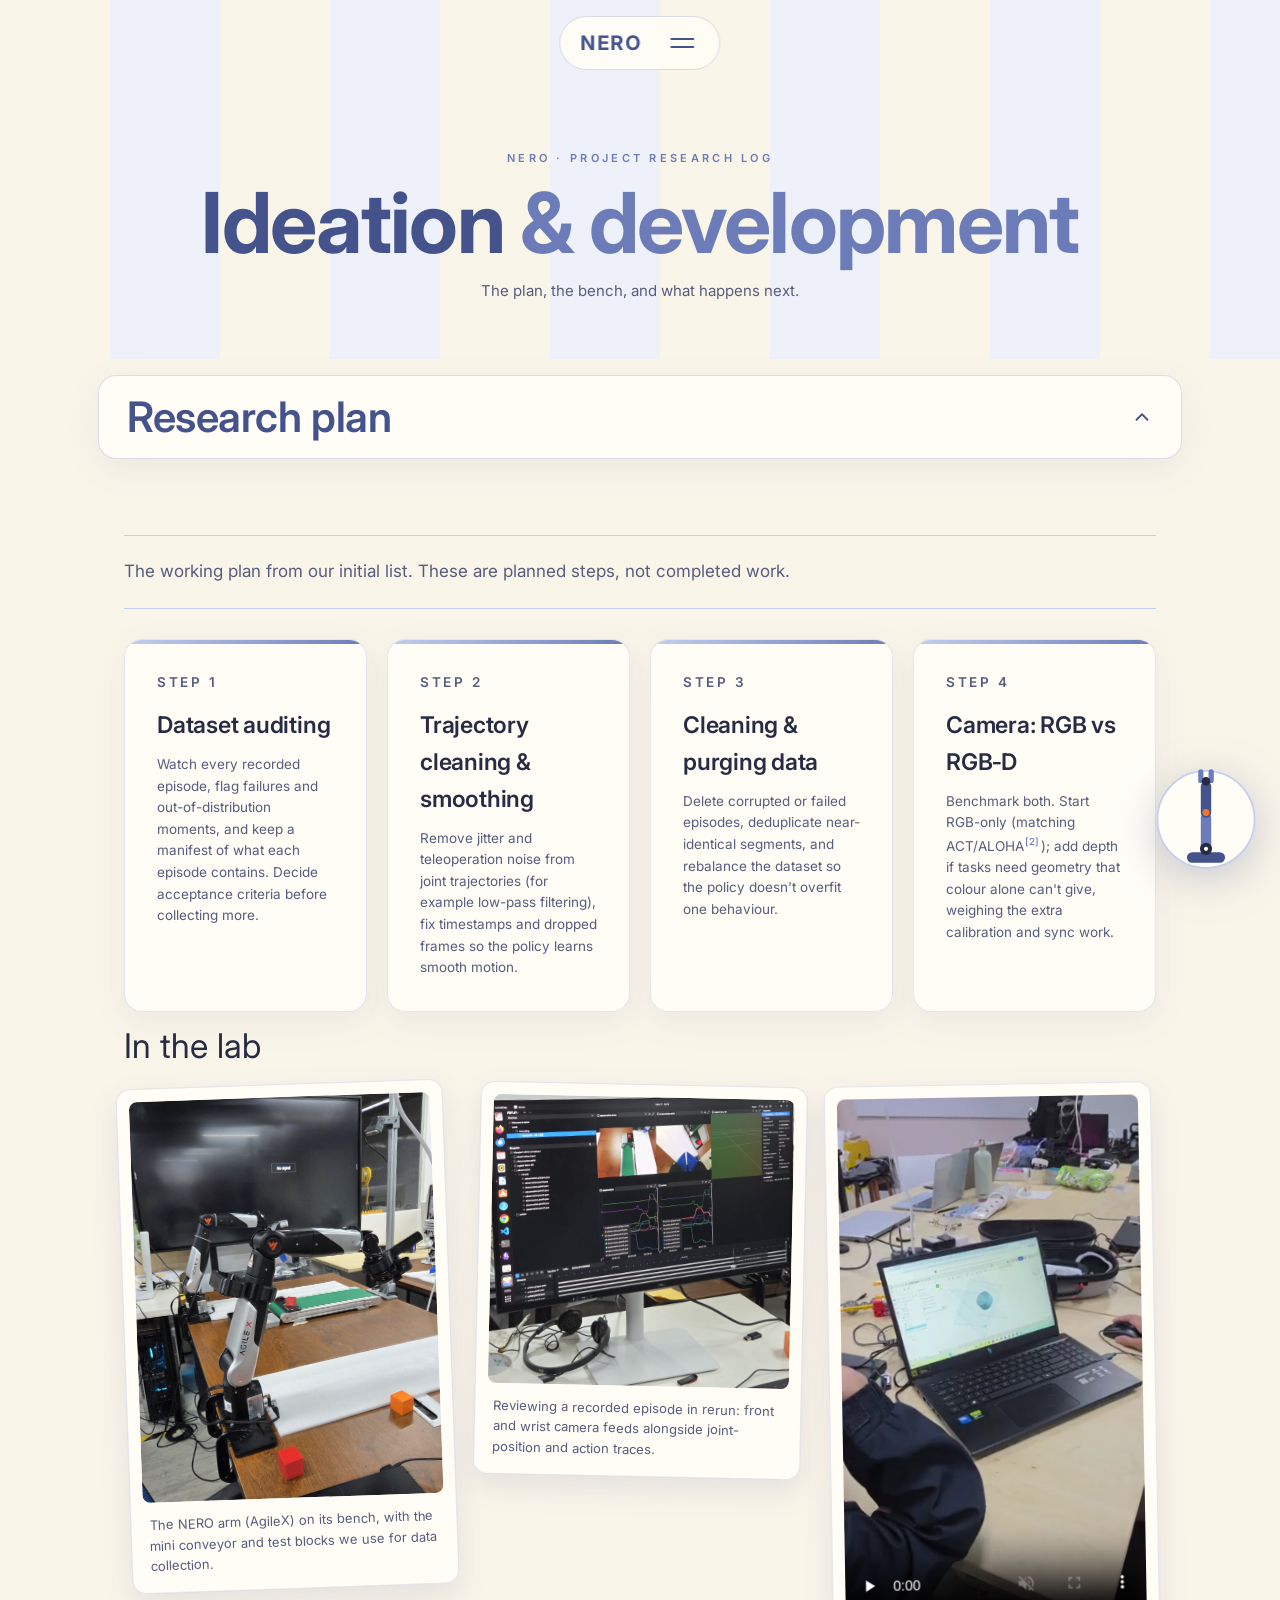
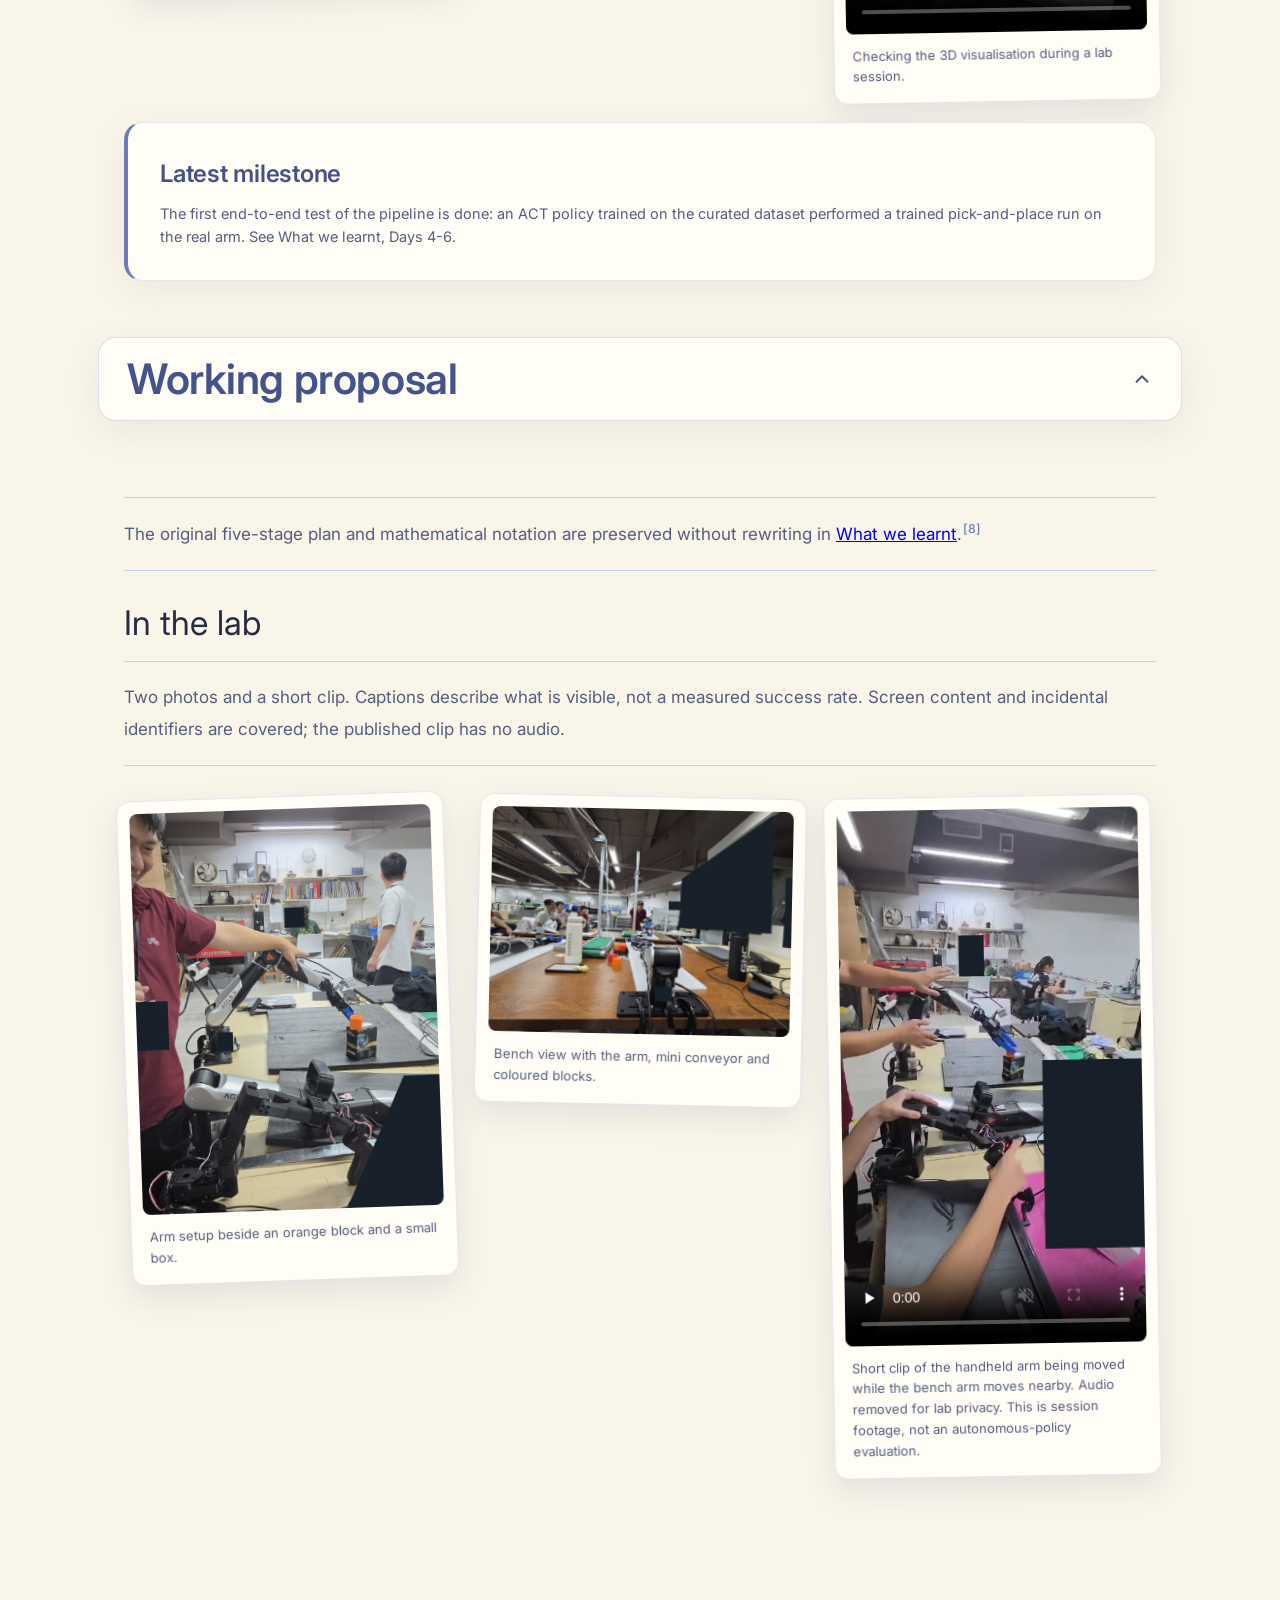
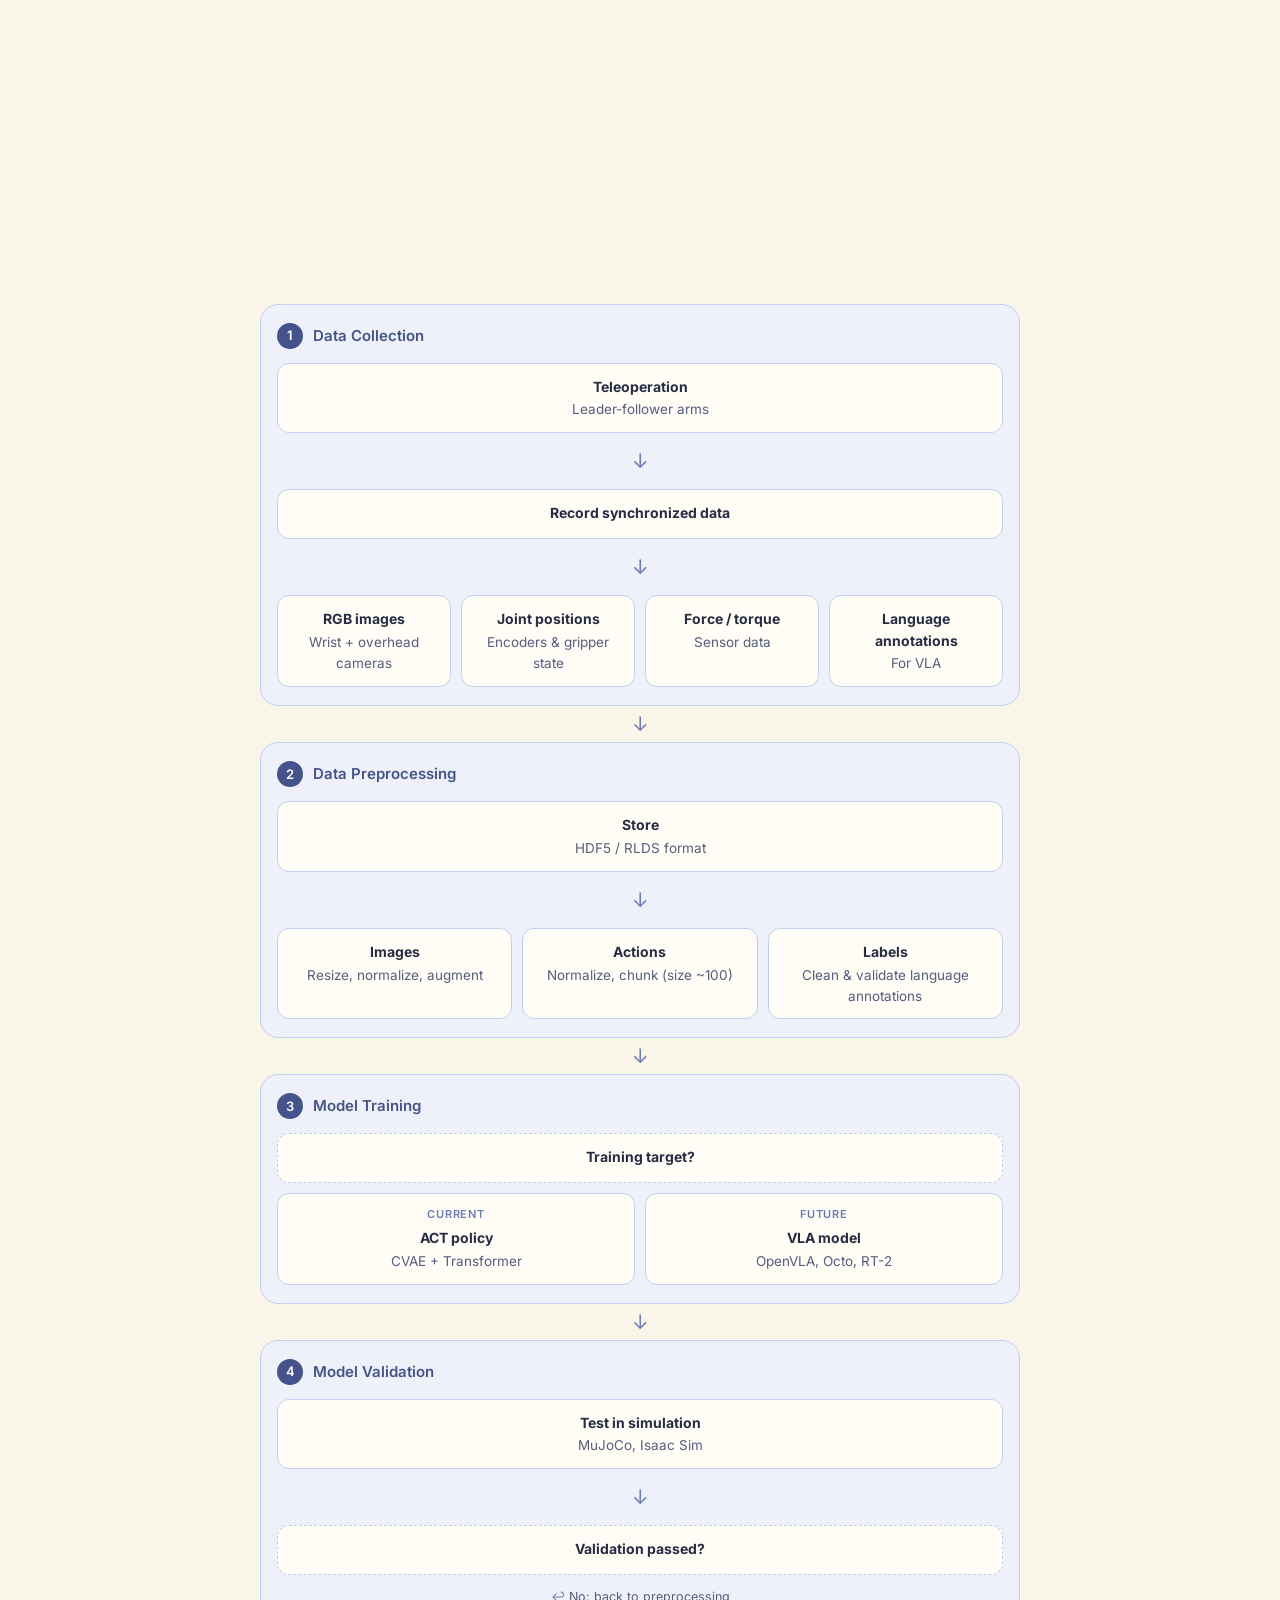
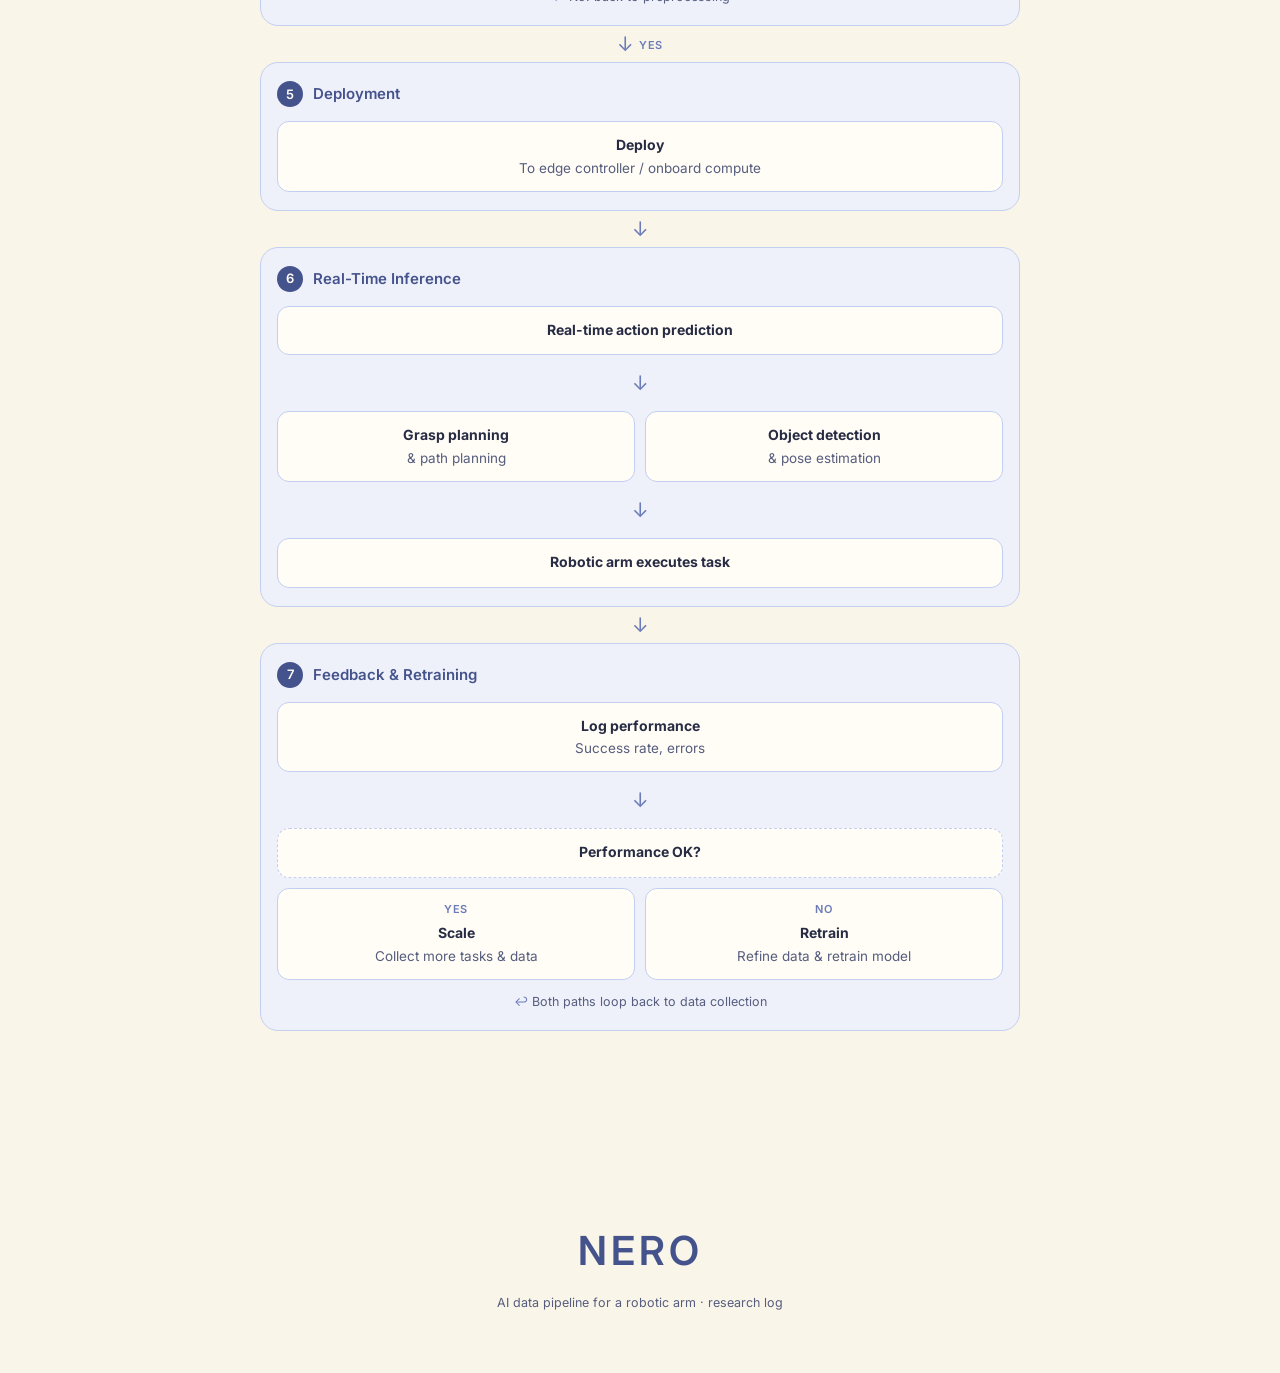
==== commit 5e23318f: "Site audit: factual fixes, LaTeX cleanup, remove duplicated Stage 5 block - learnt.html: repair garb" ====
--- a/ideation.html
+++ b/ideation.html
@@ -104,8 +104,8 @@
     </div>
 
     <div class="next card" data-reveal>
-      <h4>Up next</h4>
-      <p>Finish the ACT vs Diffusion vs GR00T comparison, then propose a small LeRobot ACT training run on the cleaned dataset as the first end-to-end test of the pipeline.</p>
+      <h4>Latest milestone</h4>
+      <p>The first end-to-end test of the pipeline is done: an ACT policy trained on the curated dataset performed a trained pick-and-place run on the real arm. See What we learnt, Days 4-6.</p>
     </div>
   </section>
 
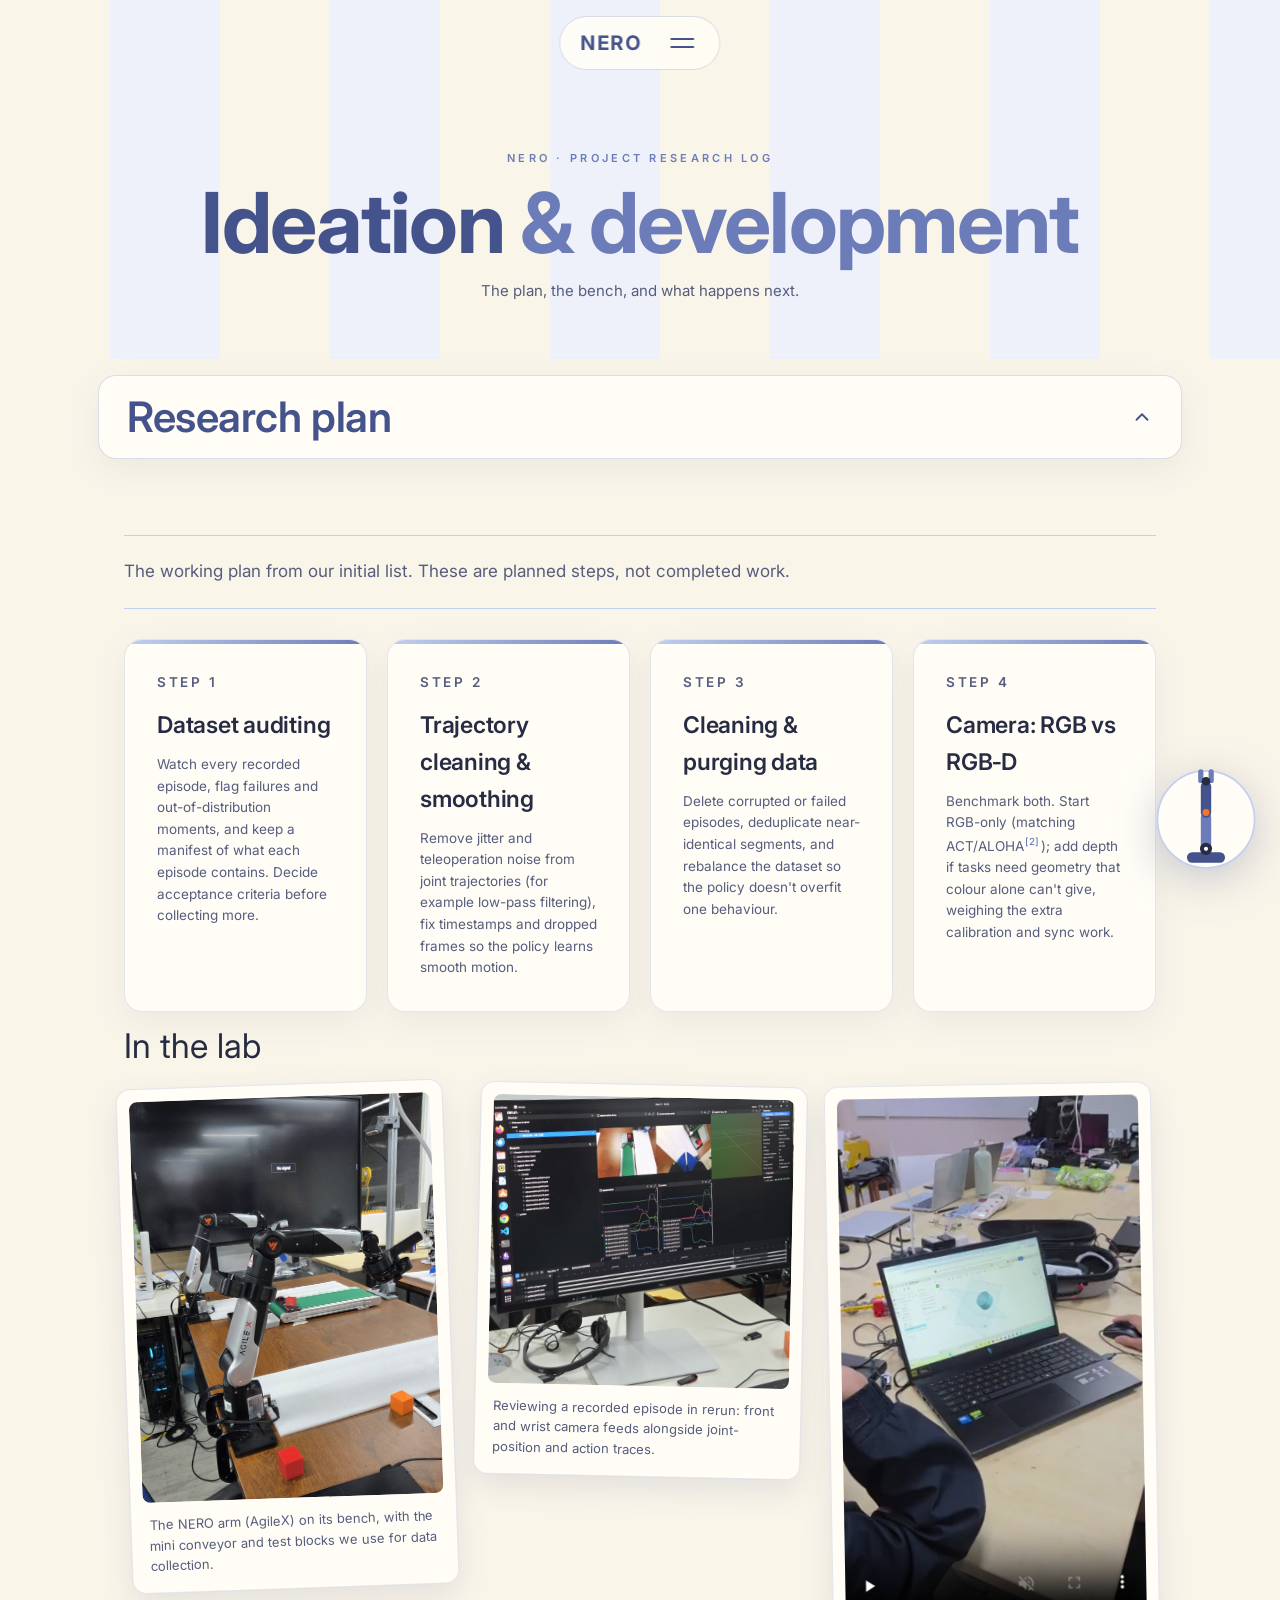
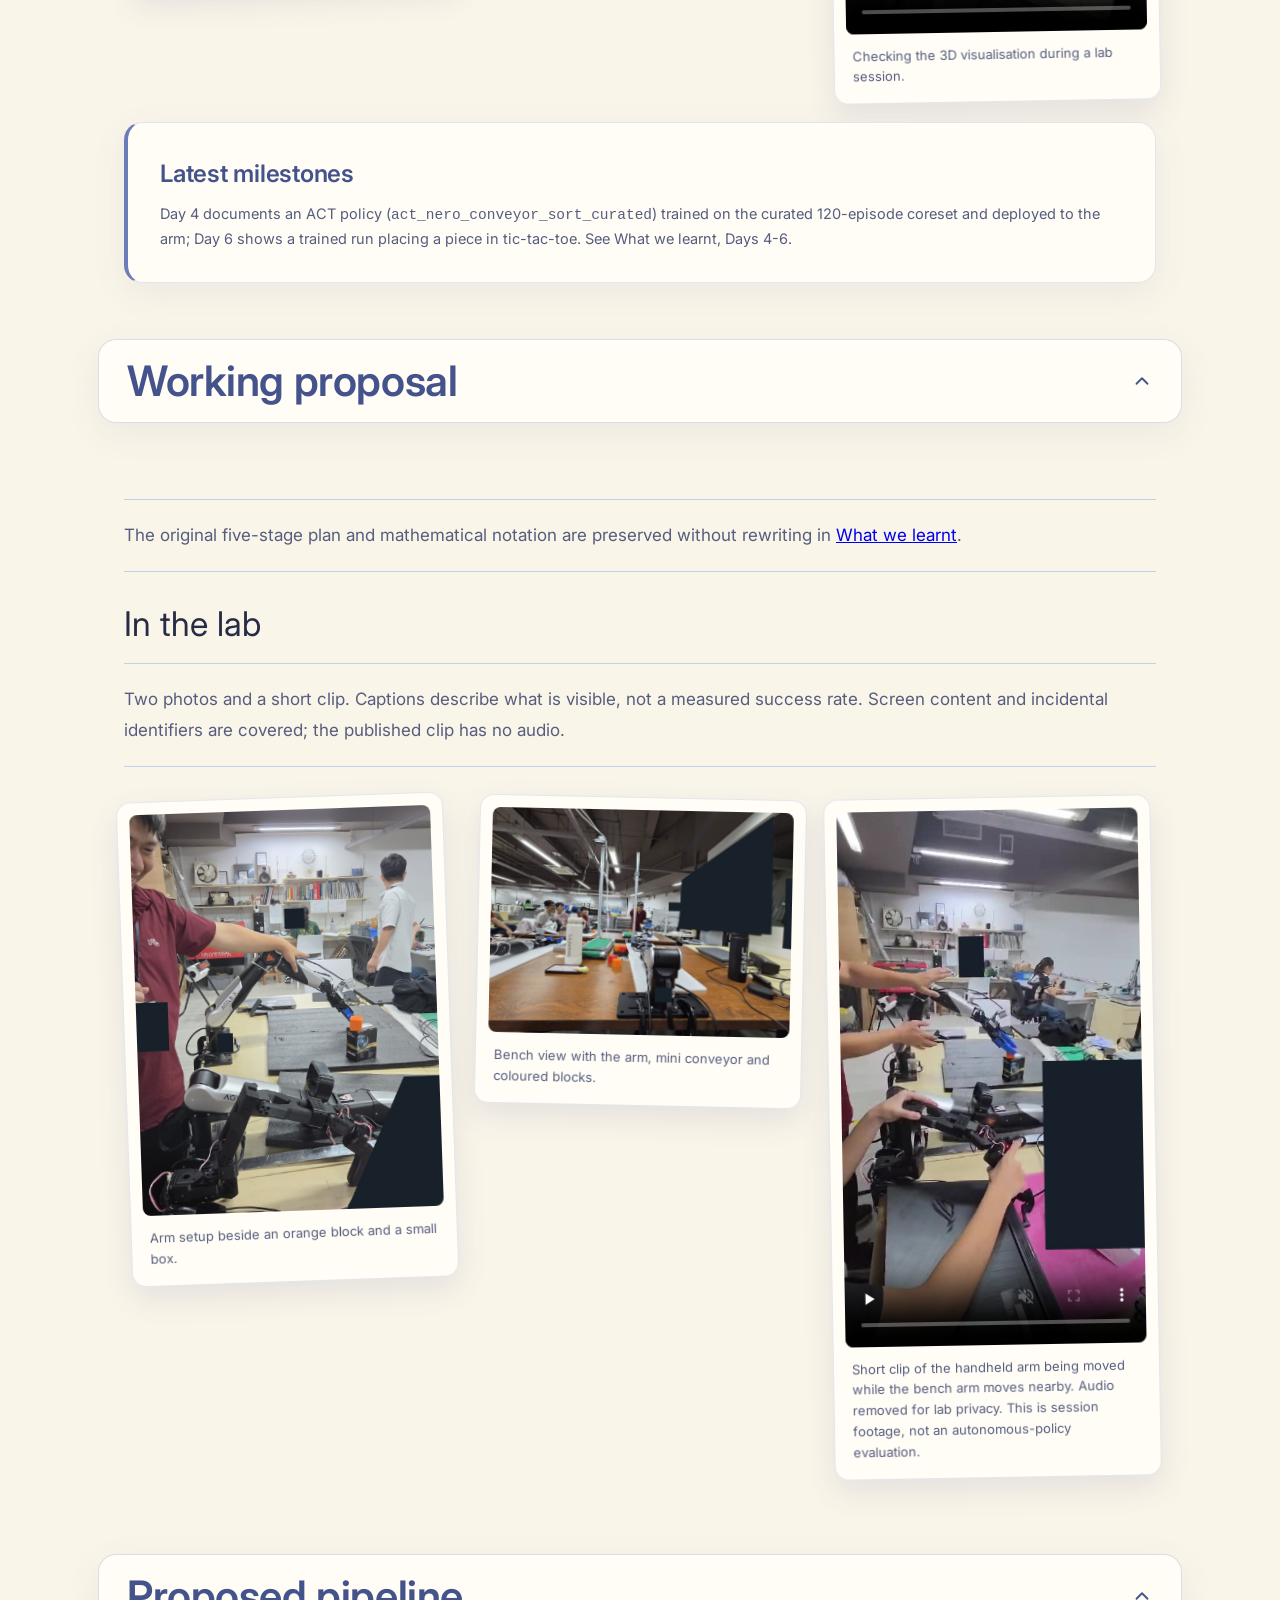
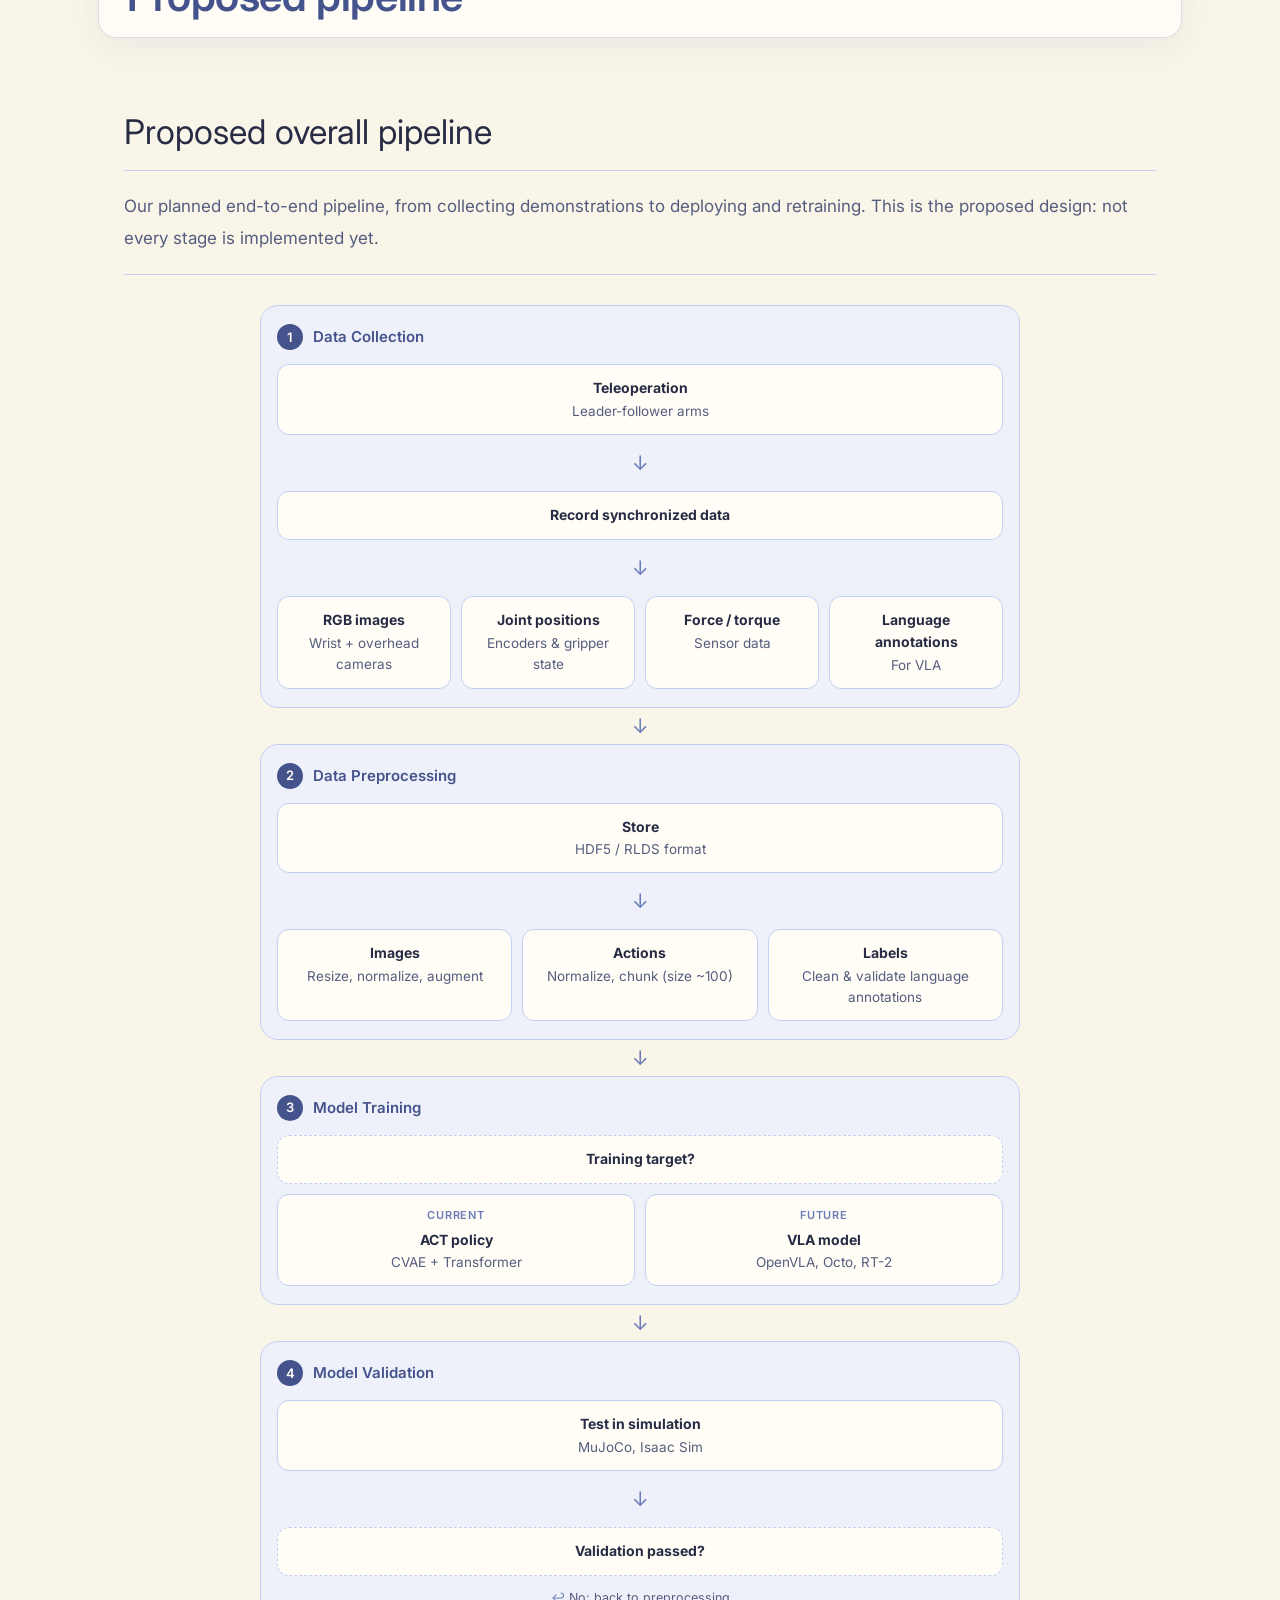
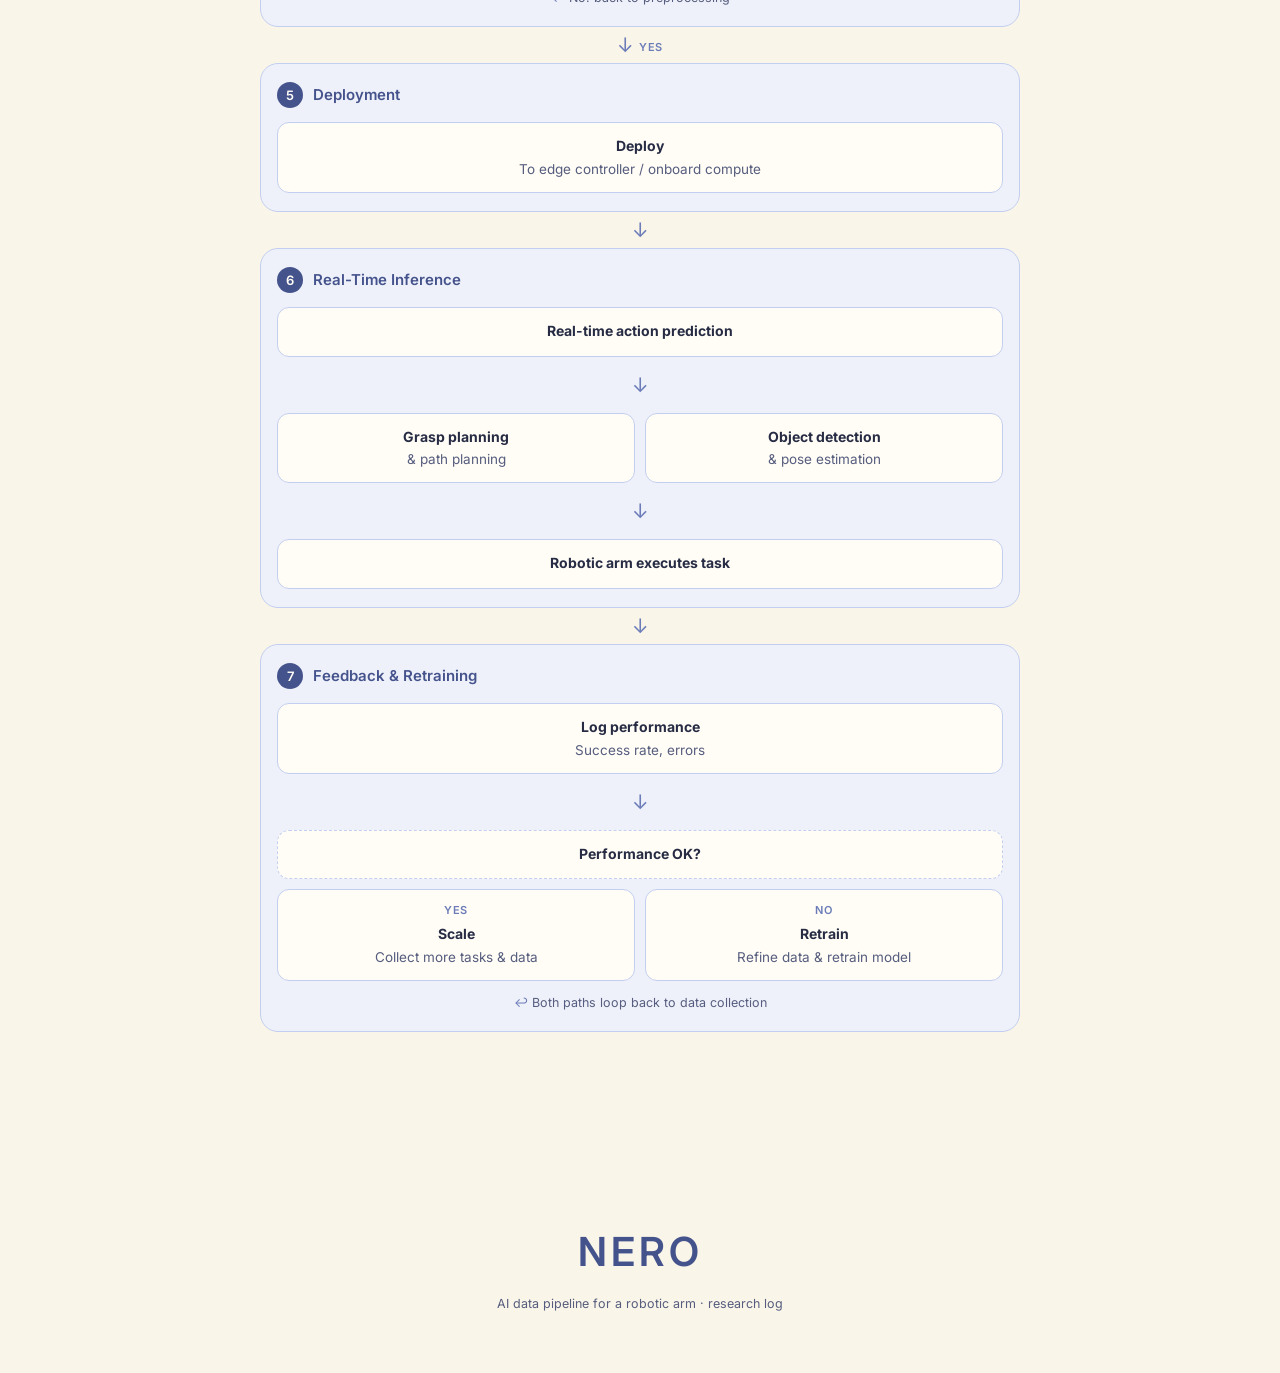
==== commit f9d6f416: "Audit round 2: soften overclaims, mark proposed thresholds, source the comparison table - learnt.htm" ====
--- a/ideation.html
+++ b/ideation.html
@@ -104,8 +104,8 @@
     </div>
 
     <div class="next card" data-reveal>
-      <h4>Latest milestone</h4>
-      <p>The first end-to-end test of the pipeline is done: an ACT policy trained on the curated dataset performed a trained pick-and-place run on the real arm. See What we learnt, Days 4-6.</p>
+      <h4>Latest milestones</h4>
+      <p>Day 4 documents an ACT policy (<code>act_nero_conveyor_sort_curated</code>) trained on the curated 120-episode coreset and deployed to the arm; Day 6 shows a trained run placing a piece in tic-tac-toe. See What we learnt, Days 4-6.</p>
     </div>
   </section>
 
@@ -114,7 +114,7 @@
 
 <details class="log-entry" id="day-2026-11-13" open>
 <summary class="log-toggle" data-reveal><span class="log-date">Working proposal</span><svg class="log-chevron" viewBox="0 0 24 24" width="22" height="22" aria-hidden="true"><path d="M6 9l6 6 6-6" fill="none" stroke="currentColor" stroke-width="2" stroke-linecap="round" stroke-linejoin="round"/></svg></summary>
-<div class="log-body"><div class="log-inner"><section class="section"><p class="section-note" data-reveal>The original five-stage plan and mathematical notation are preserved without rewriting in <a href="learnt.html#day-2026-11-13">What we learnt</a>.<a class="cite" href="learnt.html#day-2026-11-13">[8]</a></p><h3 class="subhead" data-reveal>In the lab</h3>
+<div class="log-body"><div class="log-inner"><section class="section"><p class="section-note" data-reveal>The original five-stage plan and mathematical notation are preserved without rewriting in <a href="learnt.html#day-2026-11-13">What we learnt</a>.</p><h3 class="subhead" data-reveal>In the lab</h3>
 <p class="subhead-note" data-reveal>Two photos and a short clip. Captions describe what is visible, not a measured success rate. Screen content and incidental identifiers are covered; the published clip has no audio.</p><div class="lab-grid"><figure class="lab-item" data-reveal><img src="assets/day3-arm.jpg" alt="Two robotic arms on the lab bench near an orange block and a small box" loading="lazy"><figcaption>Arm setup beside an orange block and a small box.</figcaption></figure><figure class="lab-item" data-reveal><img src="assets/day3-bench.jpg" alt="Robotic arm and mini conveyor with coloured blocks on the shared lab bench" loading="lazy"><figcaption>Bench view with the arm, mini conveyor and coloured blocks.</figcaption></figure><figure class="lab-item" data-reveal><video src="assets/day3-lab.mp4" poster="assets/day3-lab-poster.jpg" controls muted playsinline preload="none"></video><figcaption>Short clip of the handheld arm being moved while the bench arm moves nearby. Audio removed for lab privacy. This is session footage, not an autonomous-policy evaluation.</figcaption></figure></div></section></div></div></details>
 
 <details class="log-entry" id="day-2026-11-18" open>
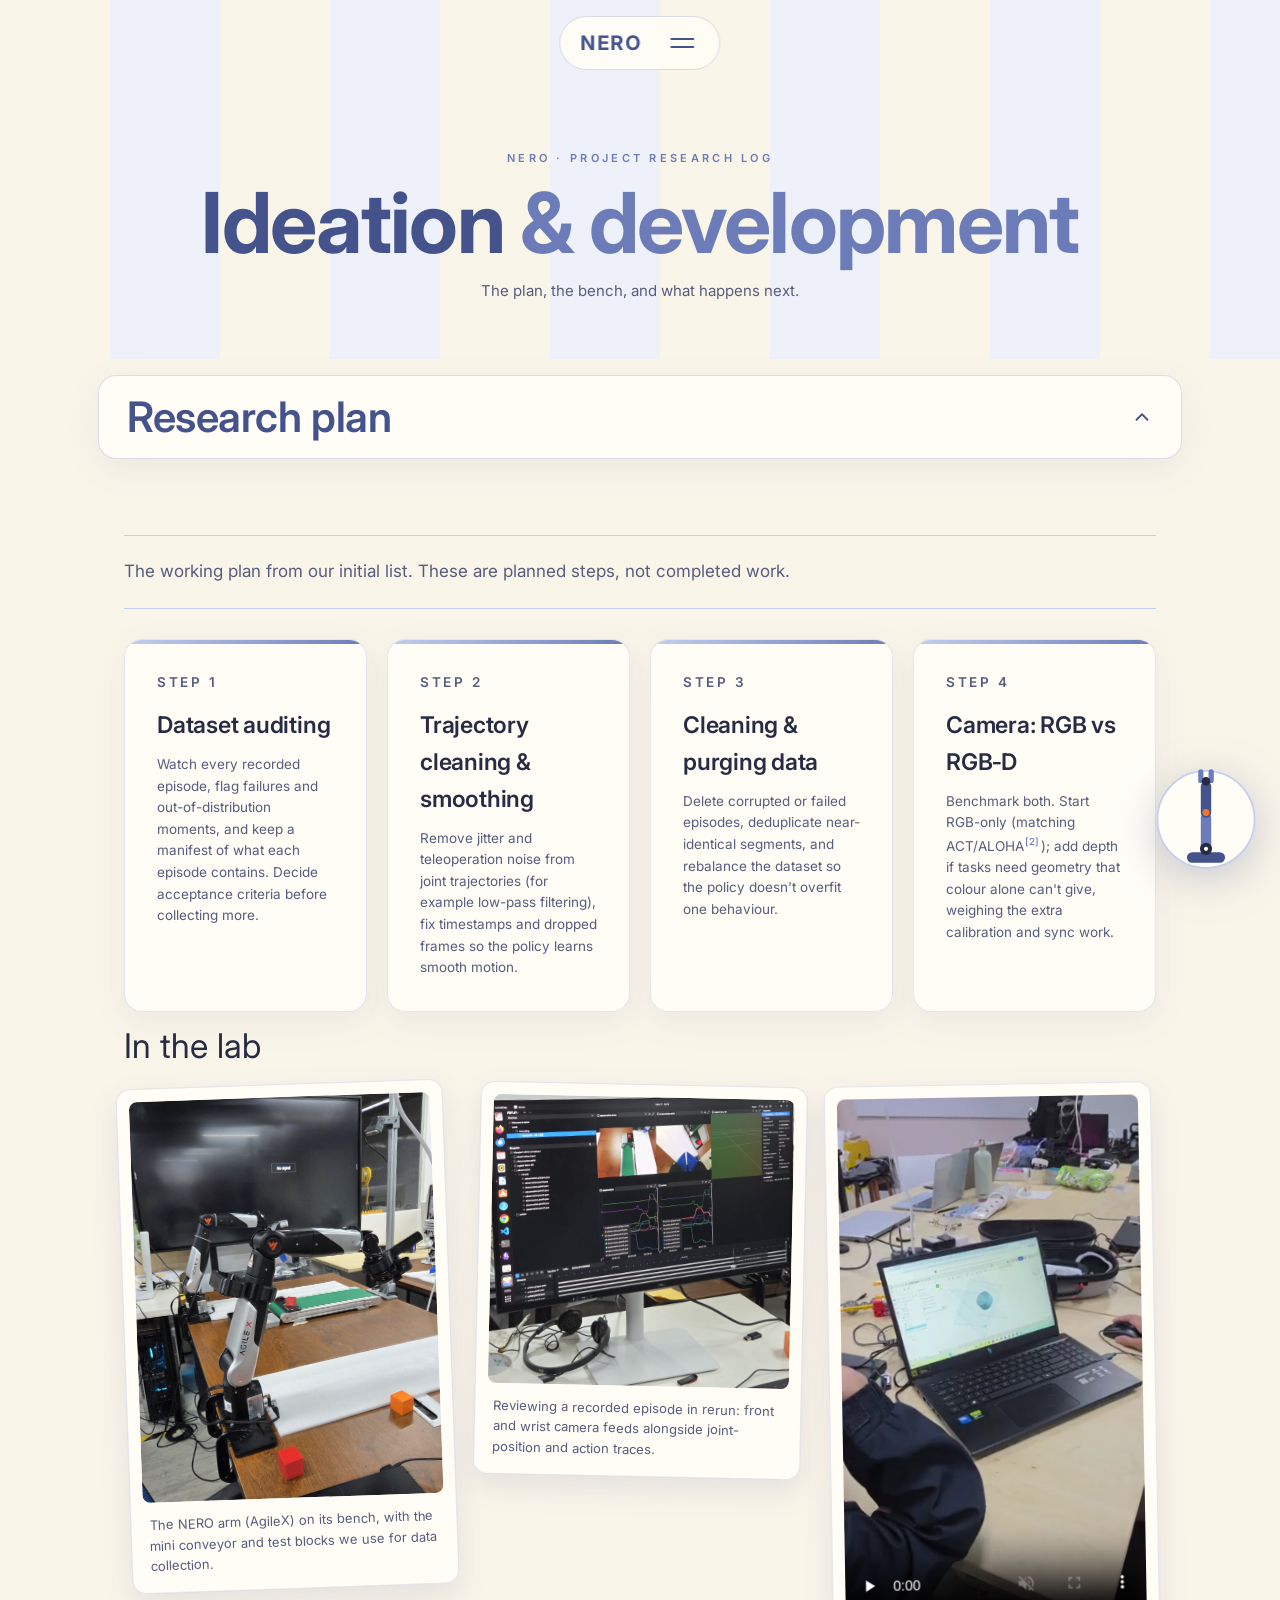
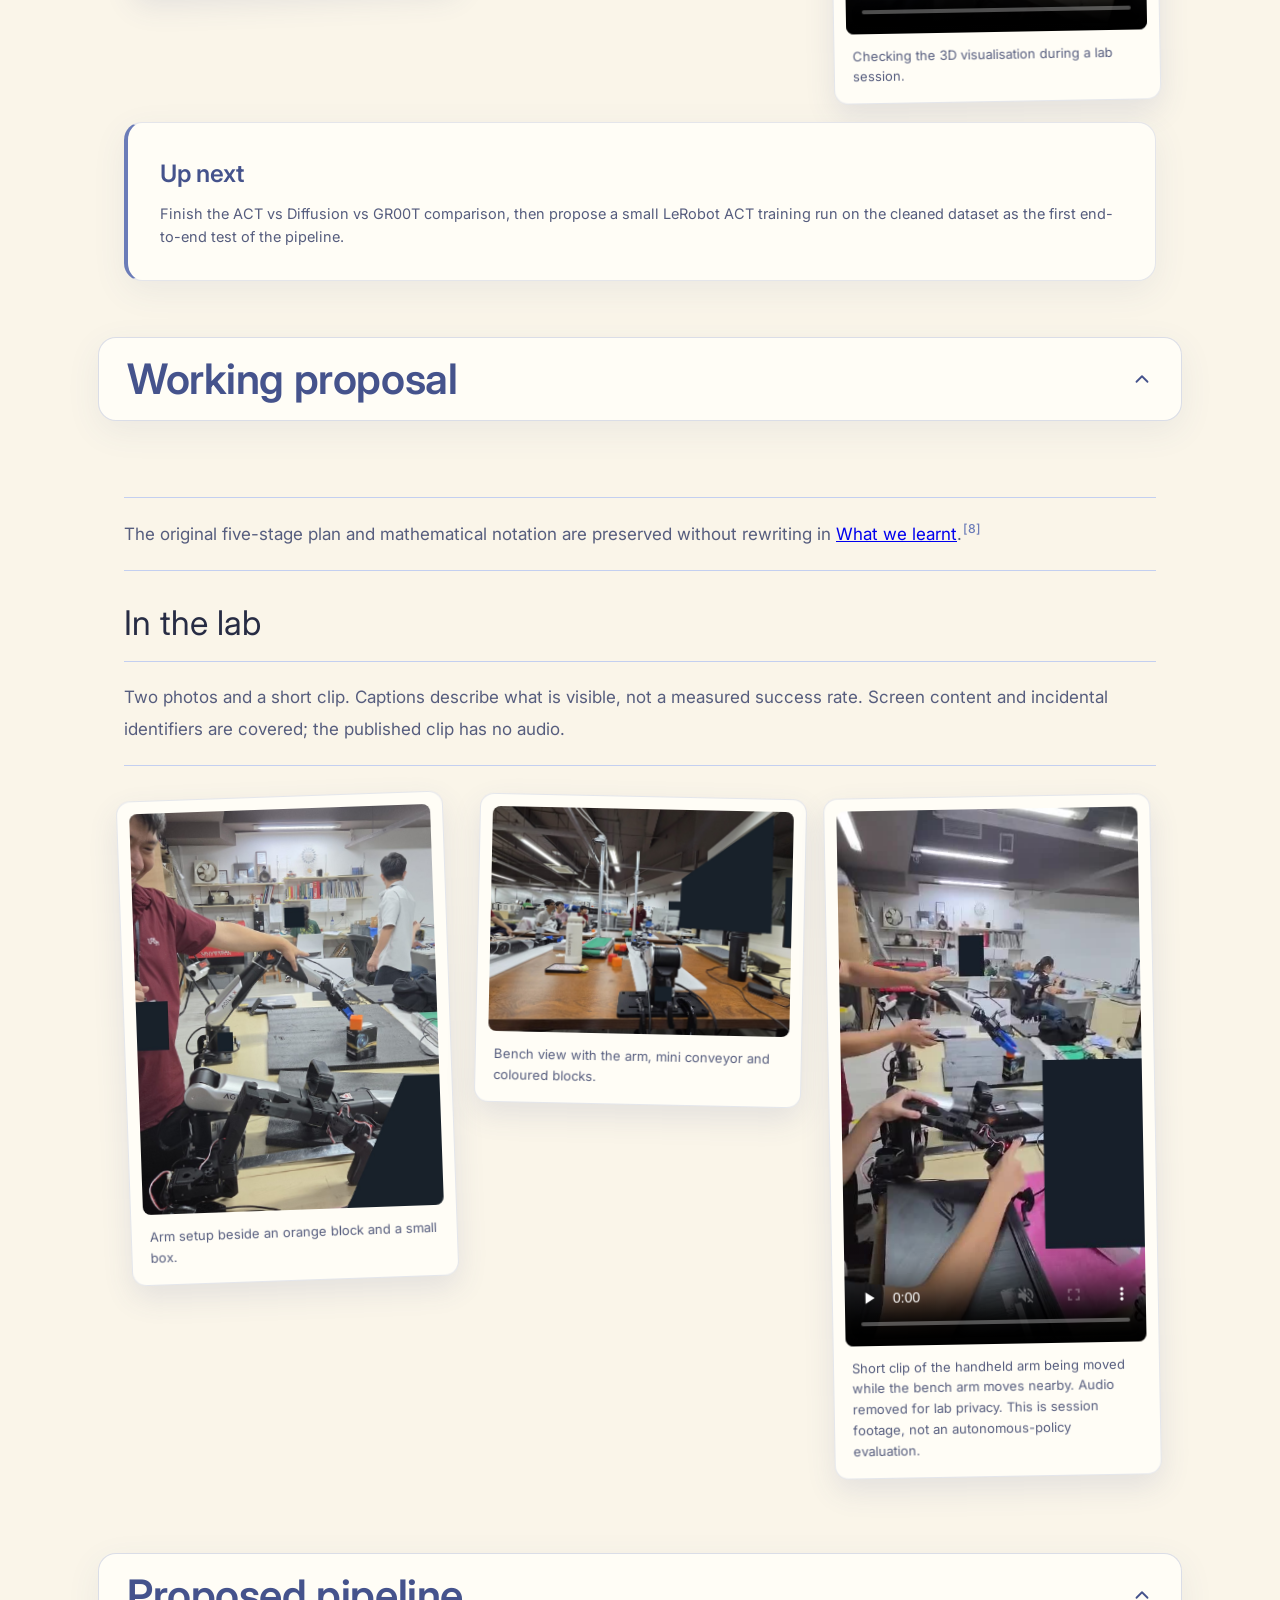
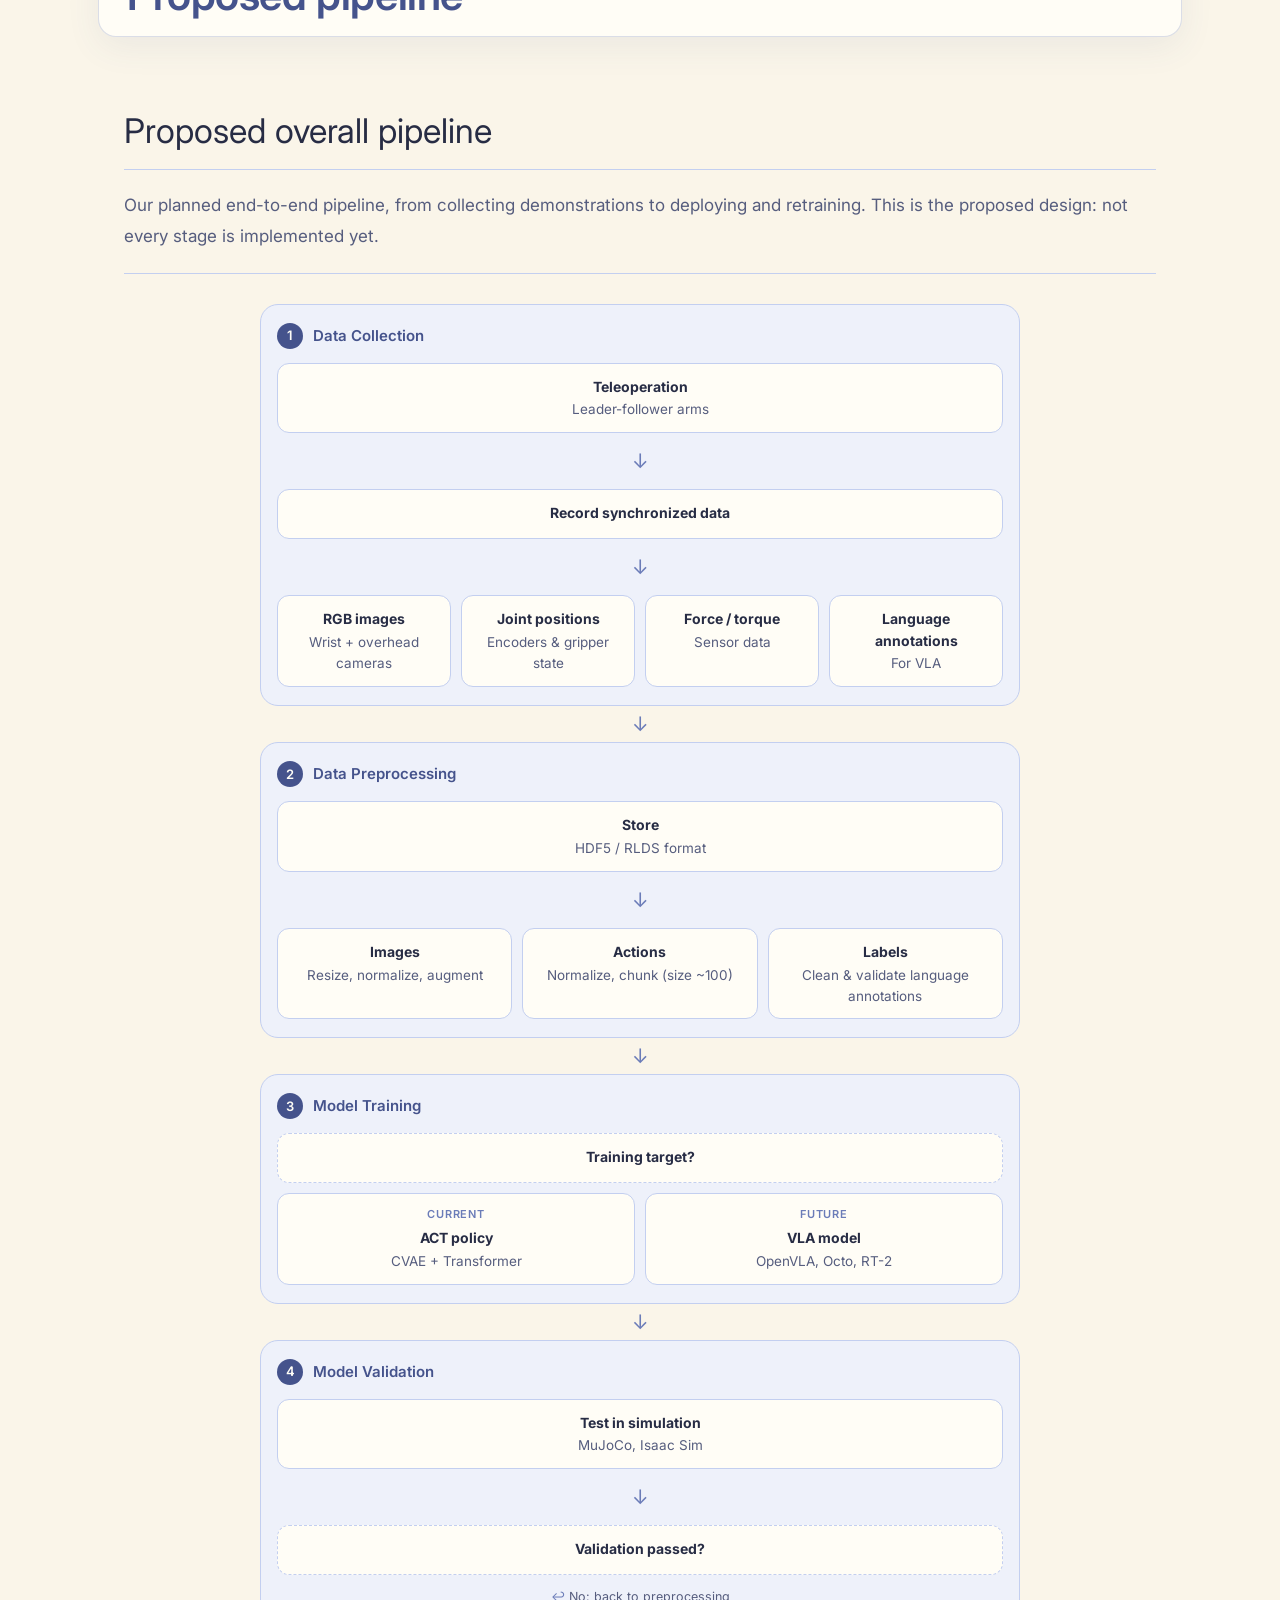
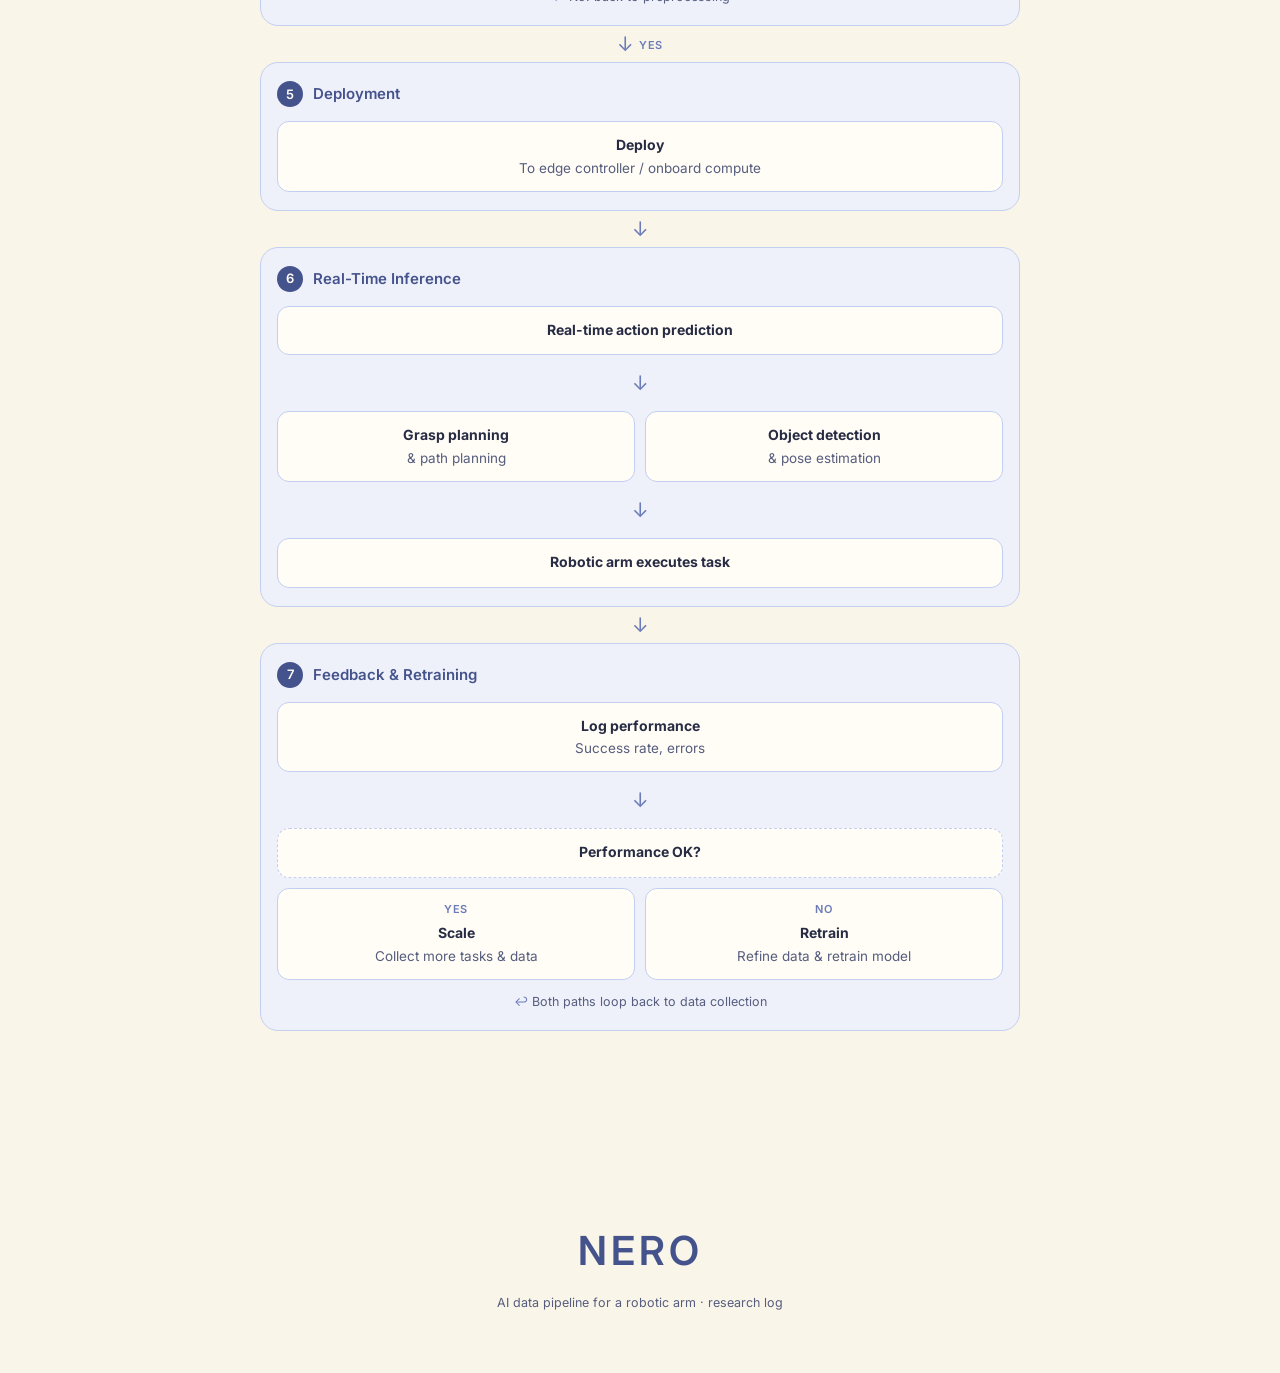
==== commit 6dc1fd8a: "Add Results section: tic-tac-toe win clip (trimmed to end on the win) plus three more run clips" ====
--- a/ideation.html
+++ b/ideation.html
@@ -41,7 +41,8 @@
     <a href="research.html" style="--i:1">Research <em>&amp; lit review</em></a>
     <a href="learnt.html" style="--i:2">What <em>we learnt</em></a>
     <a href="ideation.html" style="--i:3">Ideation <em>&amp; development</em></a>
-    <a href="safety.html" style="--i:4">Safety <em>acknowledgement</em></a>
+    <a href="results.html" style="--i:4">Results</a>
+    <a href="safety.html" style="--i:5">Safety <em>acknowledgement</em></a>
   </nav>
   <p class="menu-foot">NERO &middot; project research log</p>
 </div>
@@ -104,8 +105,8 @@
     </div>
 
     <div class="next card" data-reveal>
-      <h4>Latest milestones</h4>
-      <p>Day 4 documents an ACT policy (<code>act_nero_conveyor_sort_curated</code>) trained on the curated 120-episode coreset and deployed to the arm; Day 6 shows a trained run placing a piece in tic-tac-toe. See What we learnt, Days 4-6.</p>
+      <h4>Up next</h4>
+      <p>Finish the ACT vs Diffusion vs GR00T comparison, then propose a small LeRobot ACT training run on the cleaned dataset as the first end-to-end test of the pipeline.</p>
     </div>
   </section>
 
@@ -114,7 +115,7 @@
 
 <details class="log-entry" id="day-2026-11-13" open>
 <summary class="log-toggle" data-reveal><span class="log-date">Working proposal</span><svg class="log-chevron" viewBox="0 0 24 24" width="22" height="22" aria-hidden="true"><path d="M6 9l6 6 6-6" fill="none" stroke="currentColor" stroke-width="2" stroke-linecap="round" stroke-linejoin="round"/></svg></summary>
-<div class="log-body"><div class="log-inner"><section class="section"><p class="section-note" data-reveal>The original five-stage plan and mathematical notation are preserved without rewriting in <a href="learnt.html#day-2026-11-13">What we learnt</a>.</p><h3 class="subhead" data-reveal>In the lab</h3>
+<div class="log-body"><div class="log-inner"><section class="section"><p class="section-note" data-reveal>The original five-stage plan and mathematical notation are preserved without rewriting in <a href="learnt.html#day-2026-11-13">What we learnt</a>.<a class="cite" href="learnt.html#day-2026-11-13">[8]</a></p><h3 class="subhead" data-reveal>In the lab</h3>
 <p class="subhead-note" data-reveal>Two photos and a short clip. Captions describe what is visible, not a measured success rate. Screen content and incidental identifiers are covered; the published clip has no audio.</p><div class="lab-grid"><figure class="lab-item" data-reveal><img src="assets/day3-arm.jpg" alt="Two robotic arms on the lab bench near an orange block and a small box" loading="lazy"><figcaption>Arm setup beside an orange block and a small box.</figcaption></figure><figure class="lab-item" data-reveal><img src="assets/day3-bench.jpg" alt="Robotic arm and mini conveyor with coloured blocks on the shared lab bench" loading="lazy"><figcaption>Bench view with the arm, mini conveyor and coloured blocks.</figcaption></figure><figure class="lab-item" data-reveal><video src="assets/day3-lab.mp4" poster="assets/day3-lab-poster.jpg" controls muted playsinline preload="none"></video><figcaption>Short clip of the handheld arm being moved while the bench arm moves nearby. Audio removed for lab privacy. This is session footage, not an autonomous-policy evaluation.</figcaption></figure></div></section></div></div></details>
 
 <details class="log-entry" id="day-2026-11-18" open>
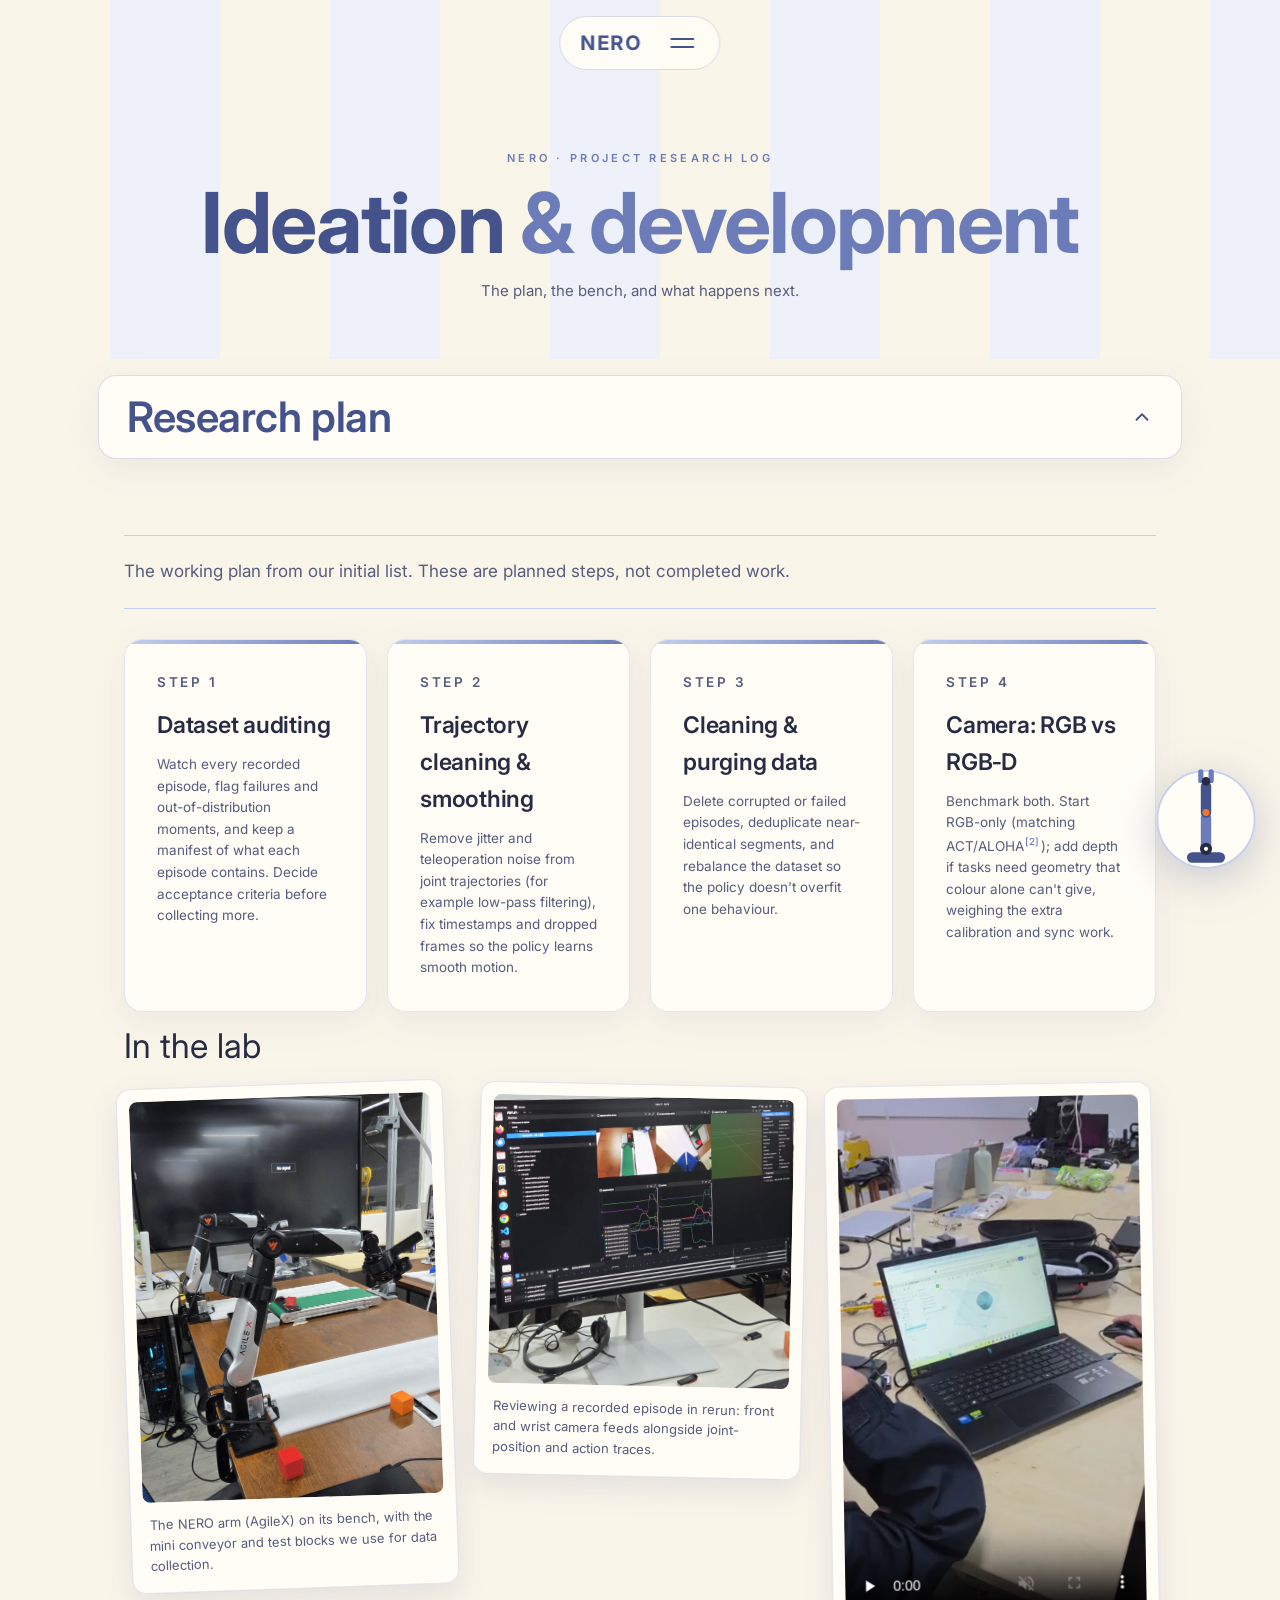
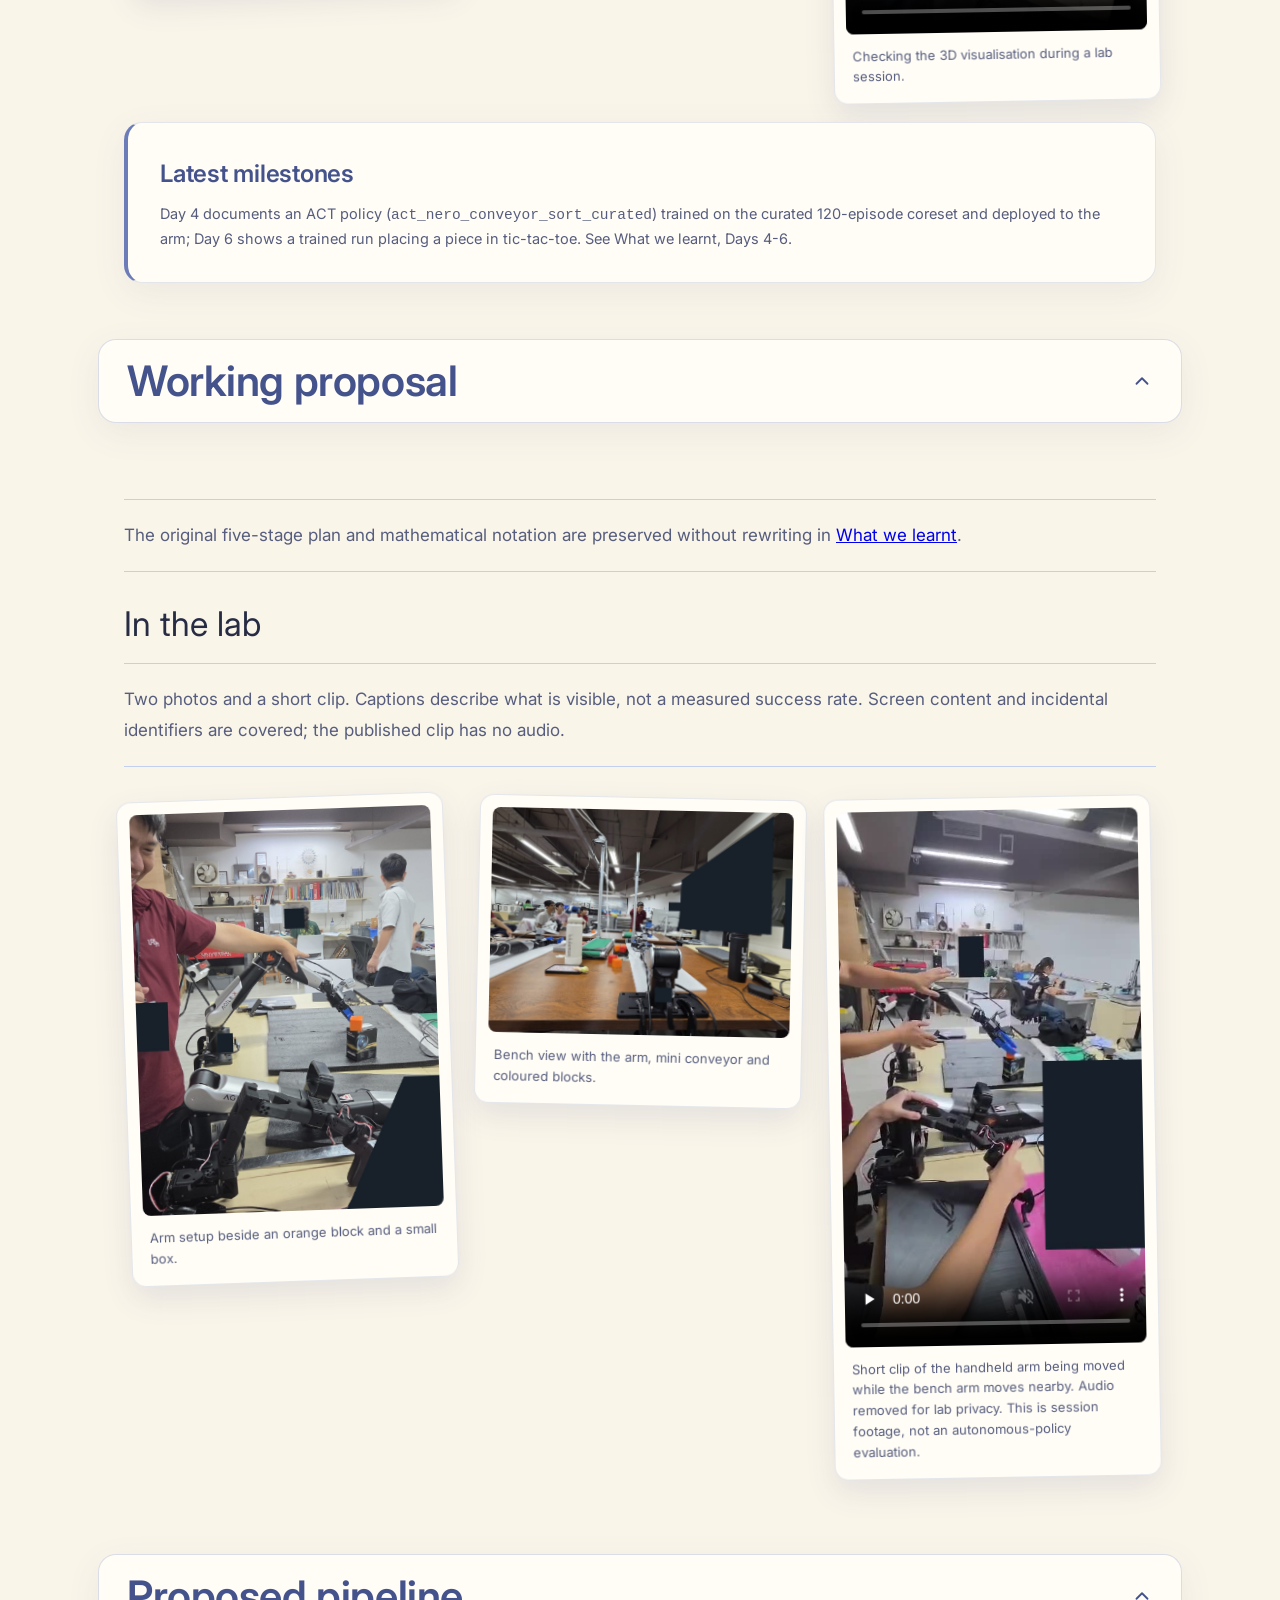
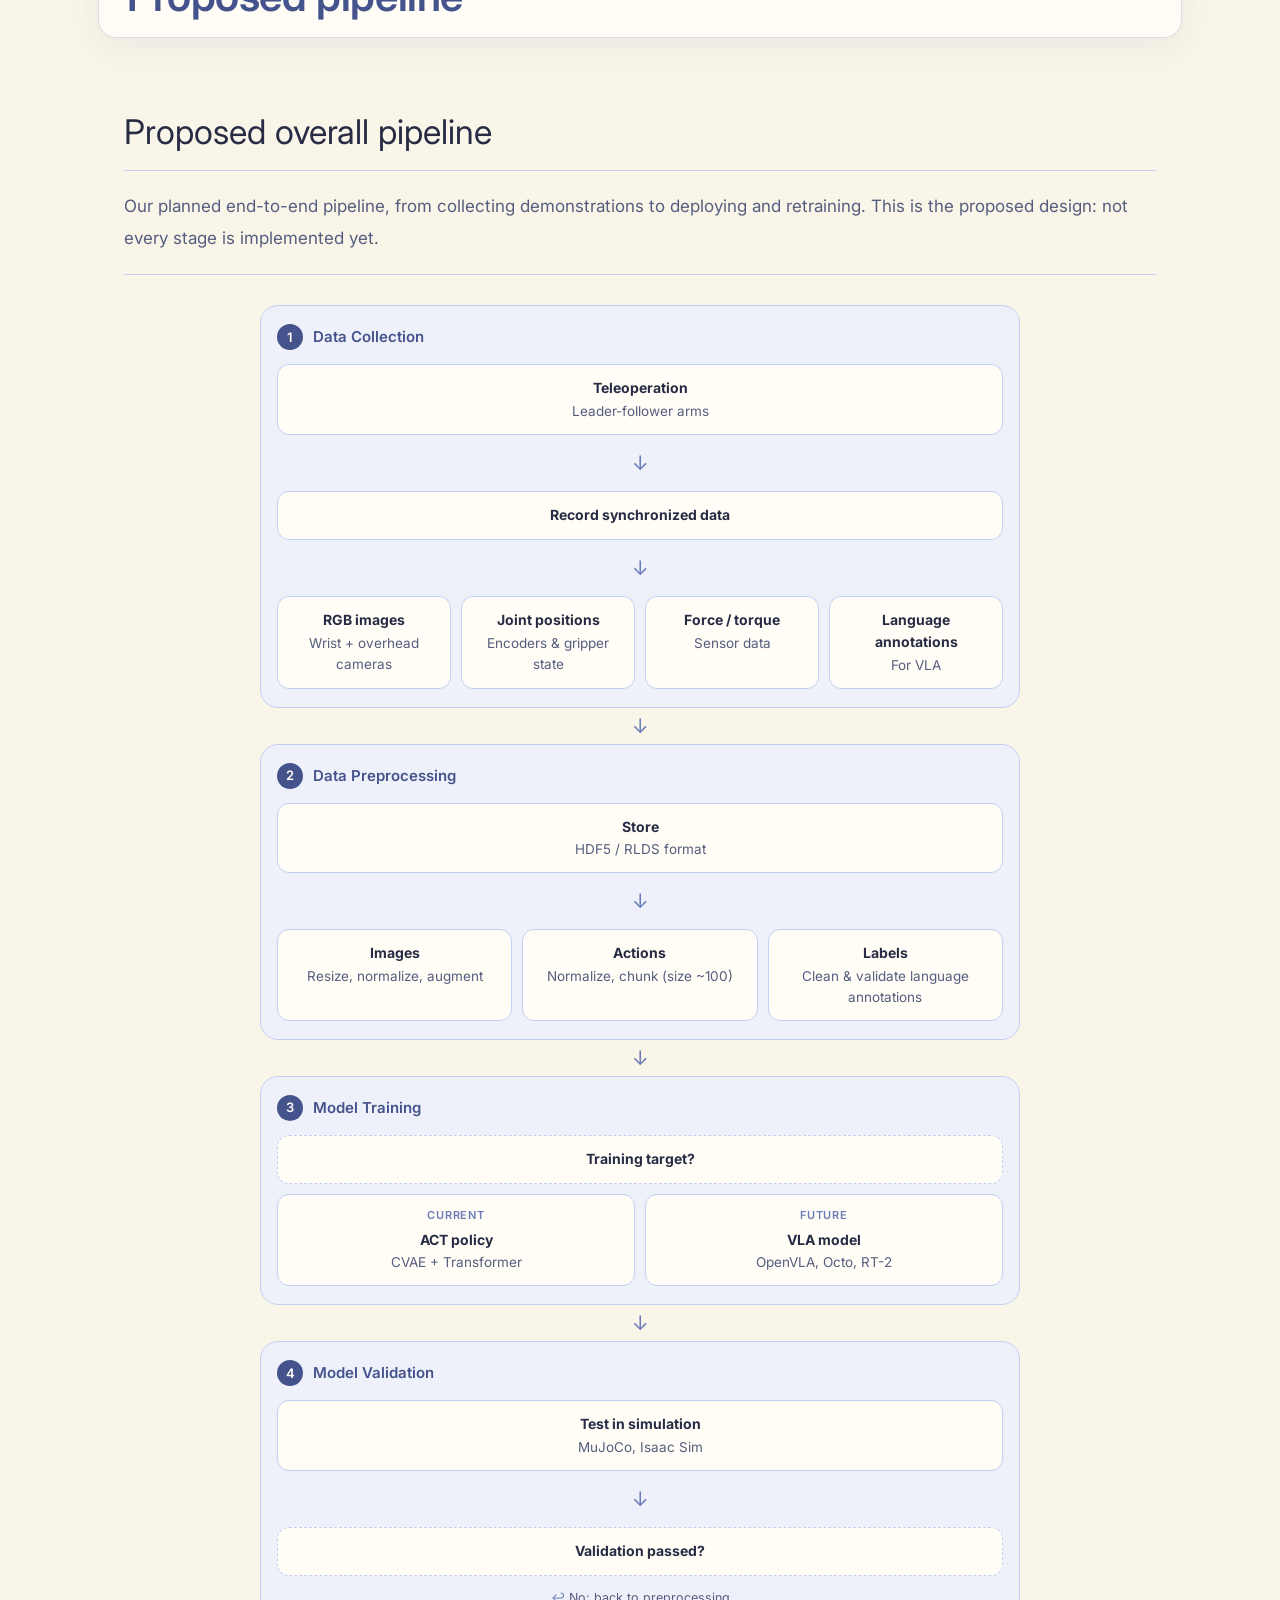
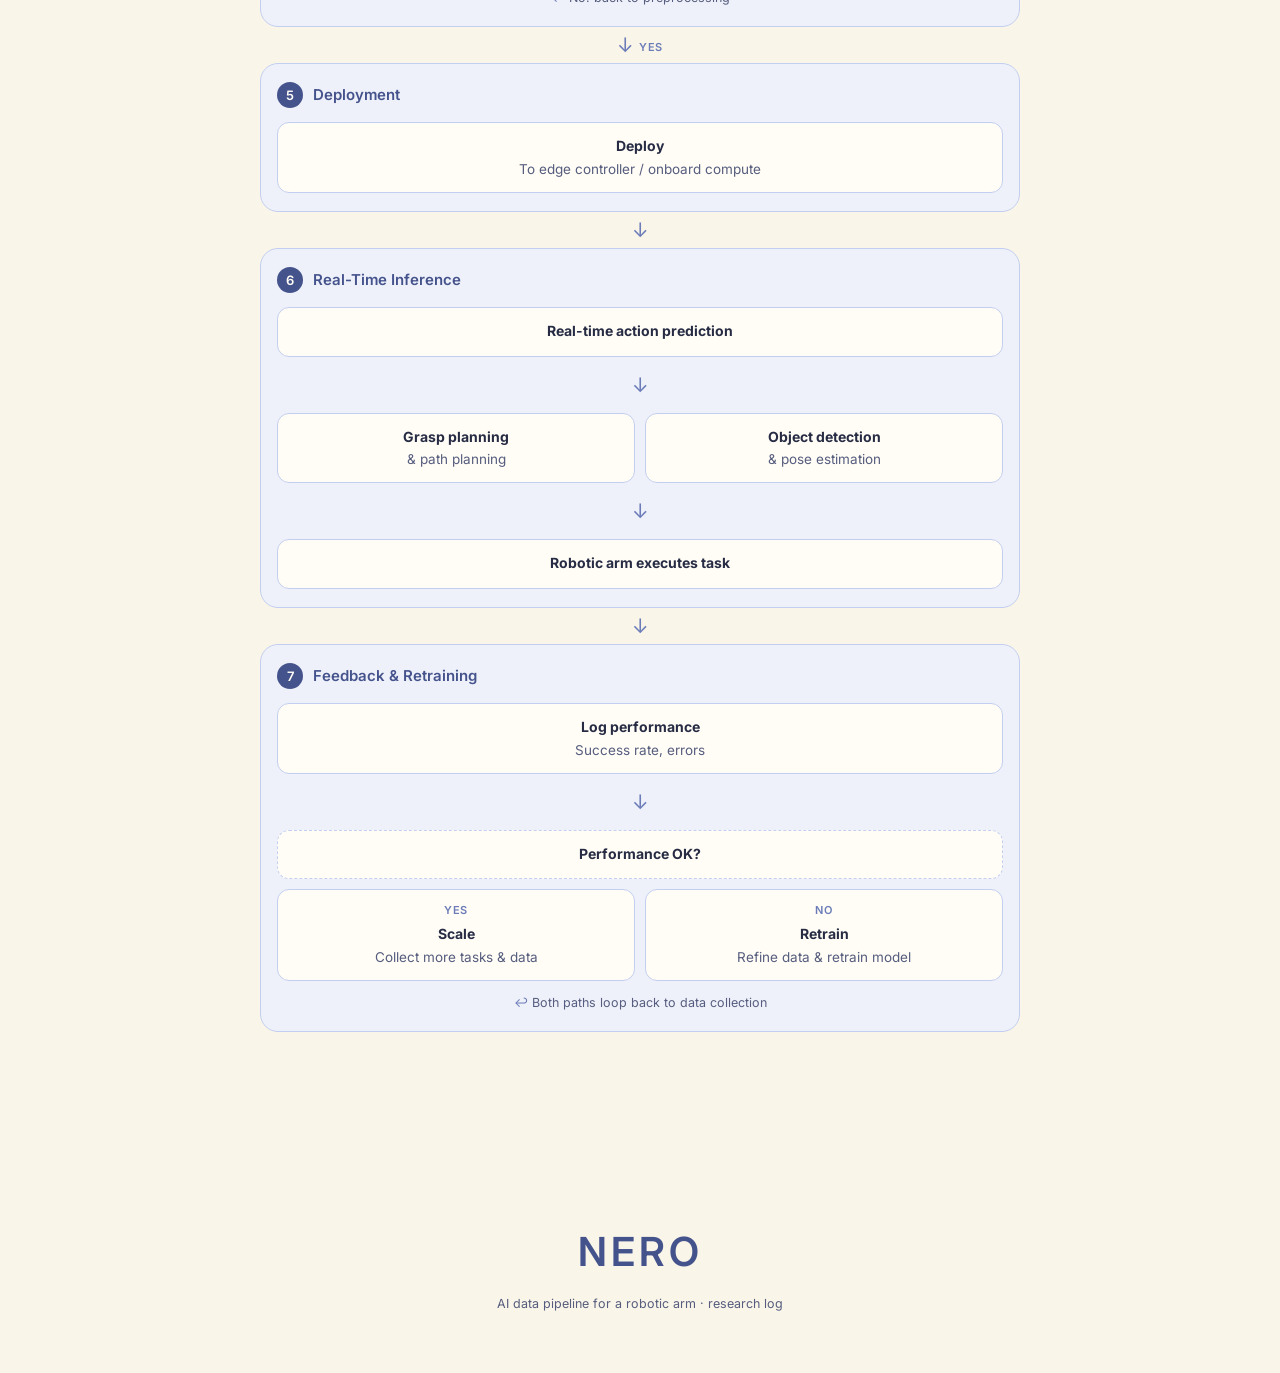
==== commit 1487e860: "Merge 873b13570ec38e80a47728e46d40ca96b9e69ca7 into 44a5a5e2ca7b9d86b321e8440ba6c0a62ef52a8d" ====
--- a/ideation.html
+++ b/ideation.html
@@ -105,8 +105,8 @@
     </div>
 
     <div class="next card" data-reveal>
-      <h4>Up next</h4>
-      <p>Finish the ACT vs Diffusion vs GR00T comparison, then propose a small LeRobot ACT training run on the cleaned dataset as the first end-to-end test of the pipeline.</p>
+      <h4>Latest milestones</h4>
+      <p>Day 4 documents an ACT policy (<code>act_nero_conveyor_sort_curated</code>) trained on the curated 120-episode coreset and deployed to the arm; Day 6 shows a trained run placing a piece in tic-tac-toe. See What we learnt, Days 4-6.</p>
     </div>
   </section>
 
@@ -115,7 +115,7 @@
 
 <details class="log-entry" id="day-2026-11-13" open>
 <summary class="log-toggle" data-reveal><span class="log-date">Working proposal</span><svg class="log-chevron" viewBox="0 0 24 24" width="22" height="22" aria-hidden="true"><path d="M6 9l6 6 6-6" fill="none" stroke="currentColor" stroke-width="2" stroke-linecap="round" stroke-linejoin="round"/></svg></summary>
-<div class="log-body"><div class="log-inner"><section class="section"><p class="section-note" data-reveal>The original five-stage plan and mathematical notation are preserved without rewriting in <a href="learnt.html#day-2026-11-13">What we learnt</a>.<a class="cite" href="learnt.html#day-2026-11-13">[8]</a></p><h3 class="subhead" data-reveal>In the lab</h3>
+<div class="log-body"><div class="log-inner"><section class="section"><p class="section-note" data-reveal>The original five-stage plan and mathematical notation are preserved without rewriting in <a href="learnt.html#day-2026-11-13">What we learnt</a>.</p><h3 class="subhead" data-reveal>In the lab</h3>
 <p class="subhead-note" data-reveal>Two photos and a short clip. Captions describe what is visible, not a measured success rate. Screen content and incidental identifiers are covered; the published clip has no audio.</p><div class="lab-grid"><figure class="lab-item" data-reveal><img src="assets/day3-arm.jpg" alt="Two robotic arms on the lab bench near an orange block and a small box" loading="lazy"><figcaption>Arm setup beside an orange block and a small box.</figcaption></figure><figure class="lab-item" data-reveal><img src="assets/day3-bench.jpg" alt="Robotic arm and mini conveyor with coloured blocks on the shared lab bench" loading="lazy"><figcaption>Bench view with the arm, mini conveyor and coloured blocks.</figcaption></figure><figure class="lab-item" data-reveal><video src="assets/day3-lab.mp4" poster="assets/day3-lab-poster.jpg" controls muted playsinline preload="none"></video><figcaption>Short clip of the handheld arm being moved while the bench arm moves nearby. Audio removed for lab privacy. This is session footage, not an autonomous-policy evaluation.</figcaption></figure></div></section></div></div></details>
 
 <details class="log-entry" id="day-2026-11-18" open>
